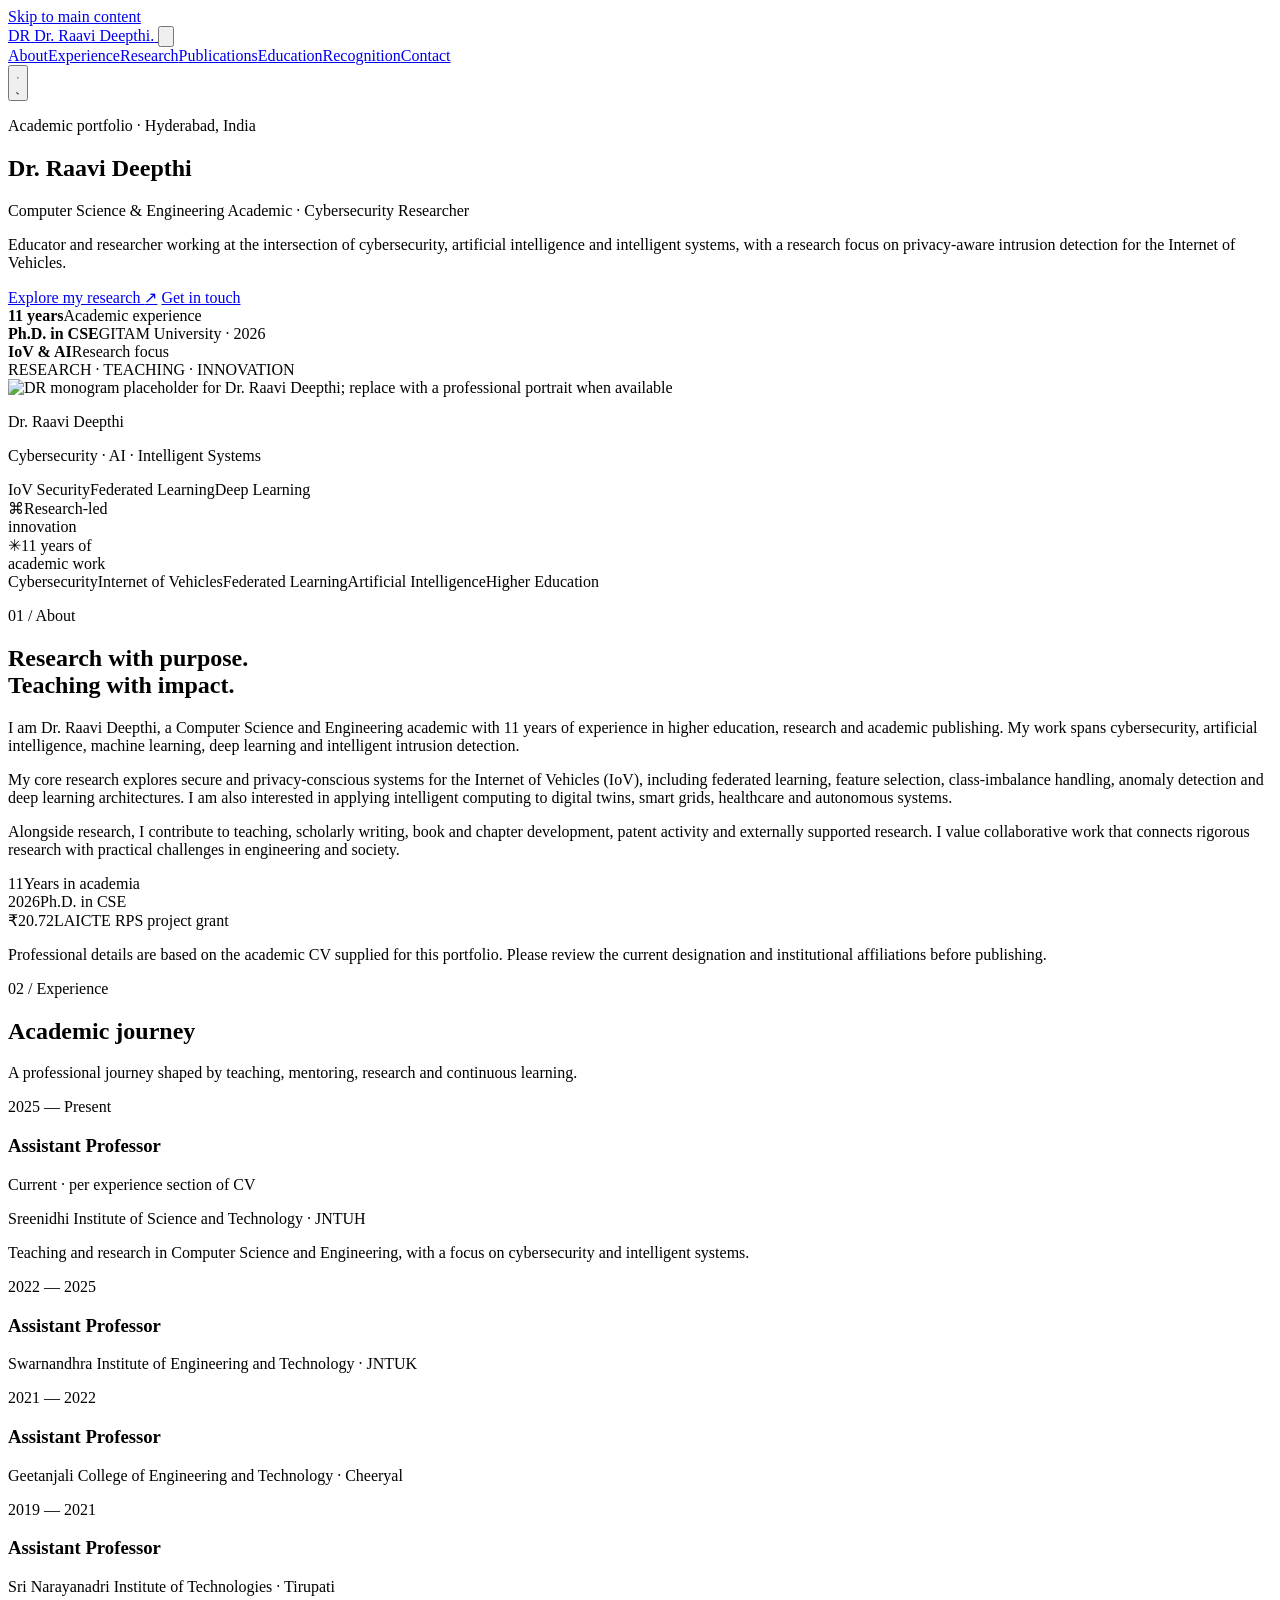
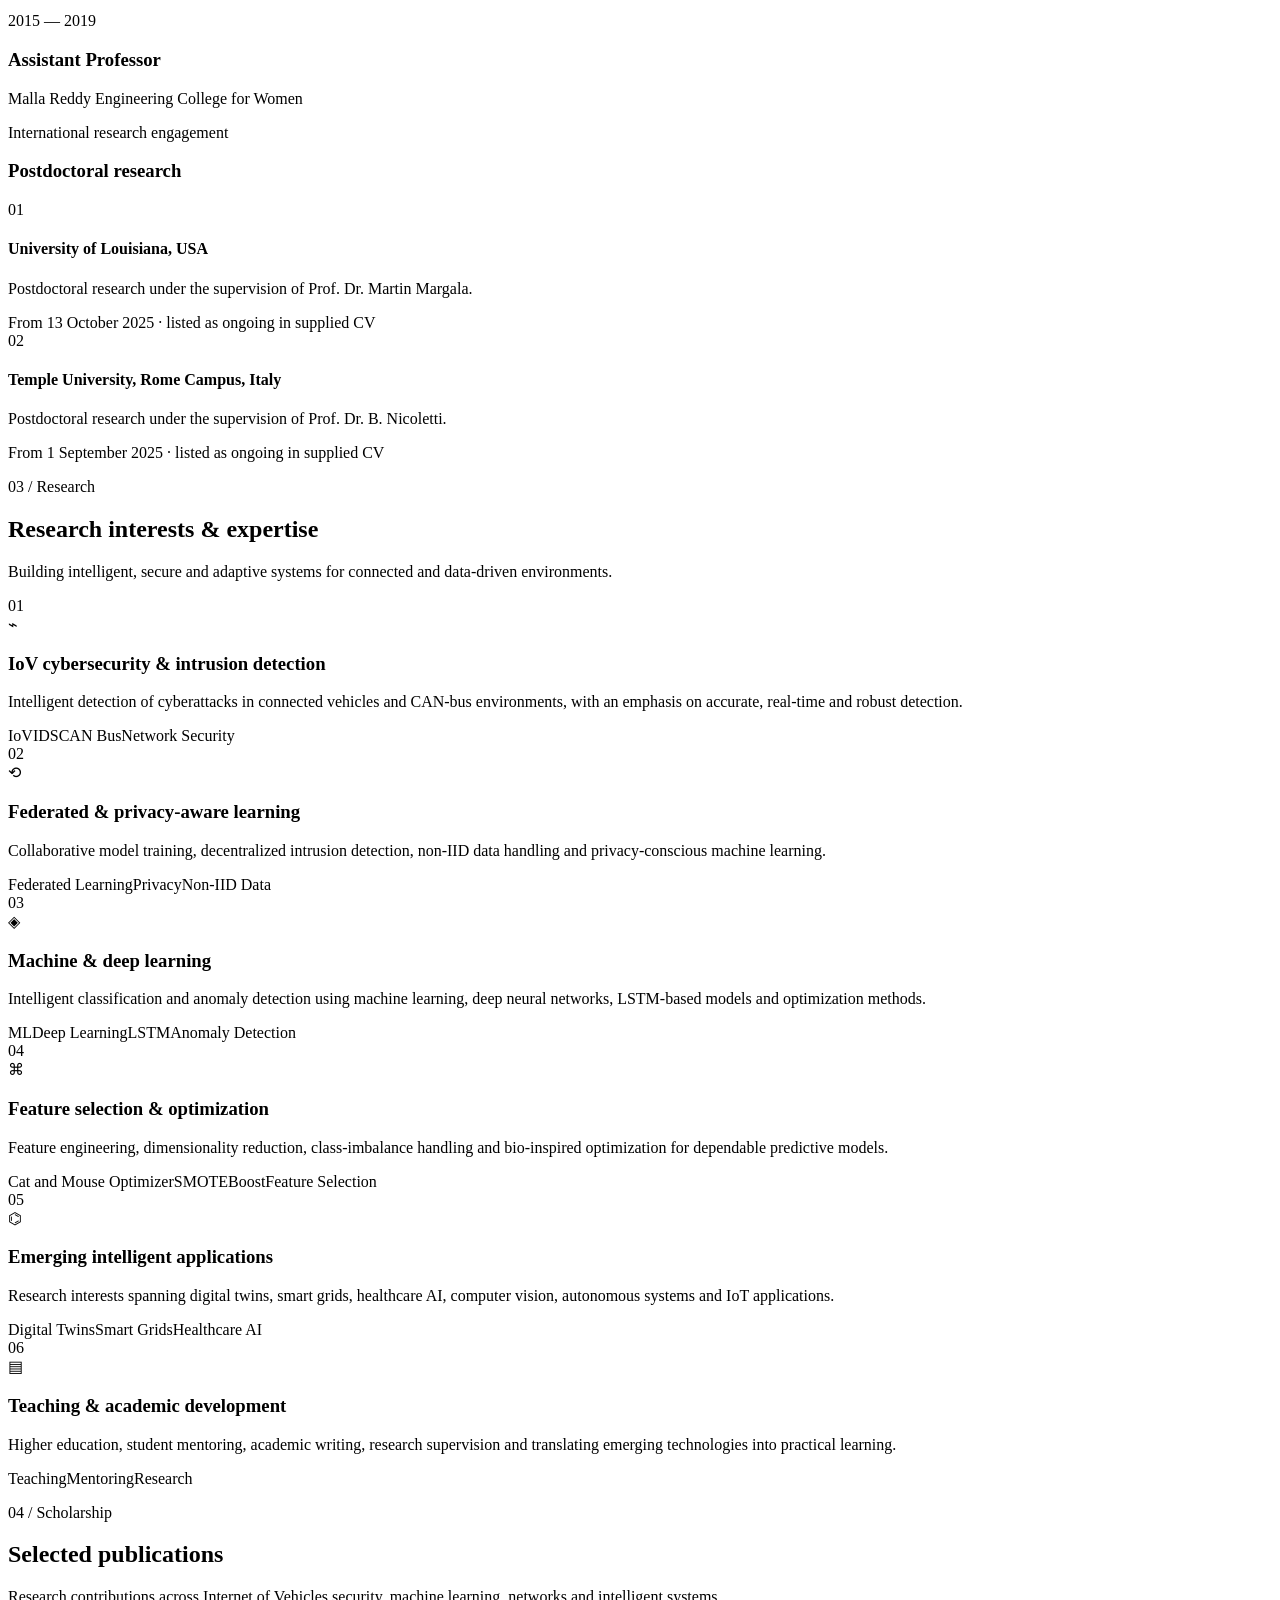
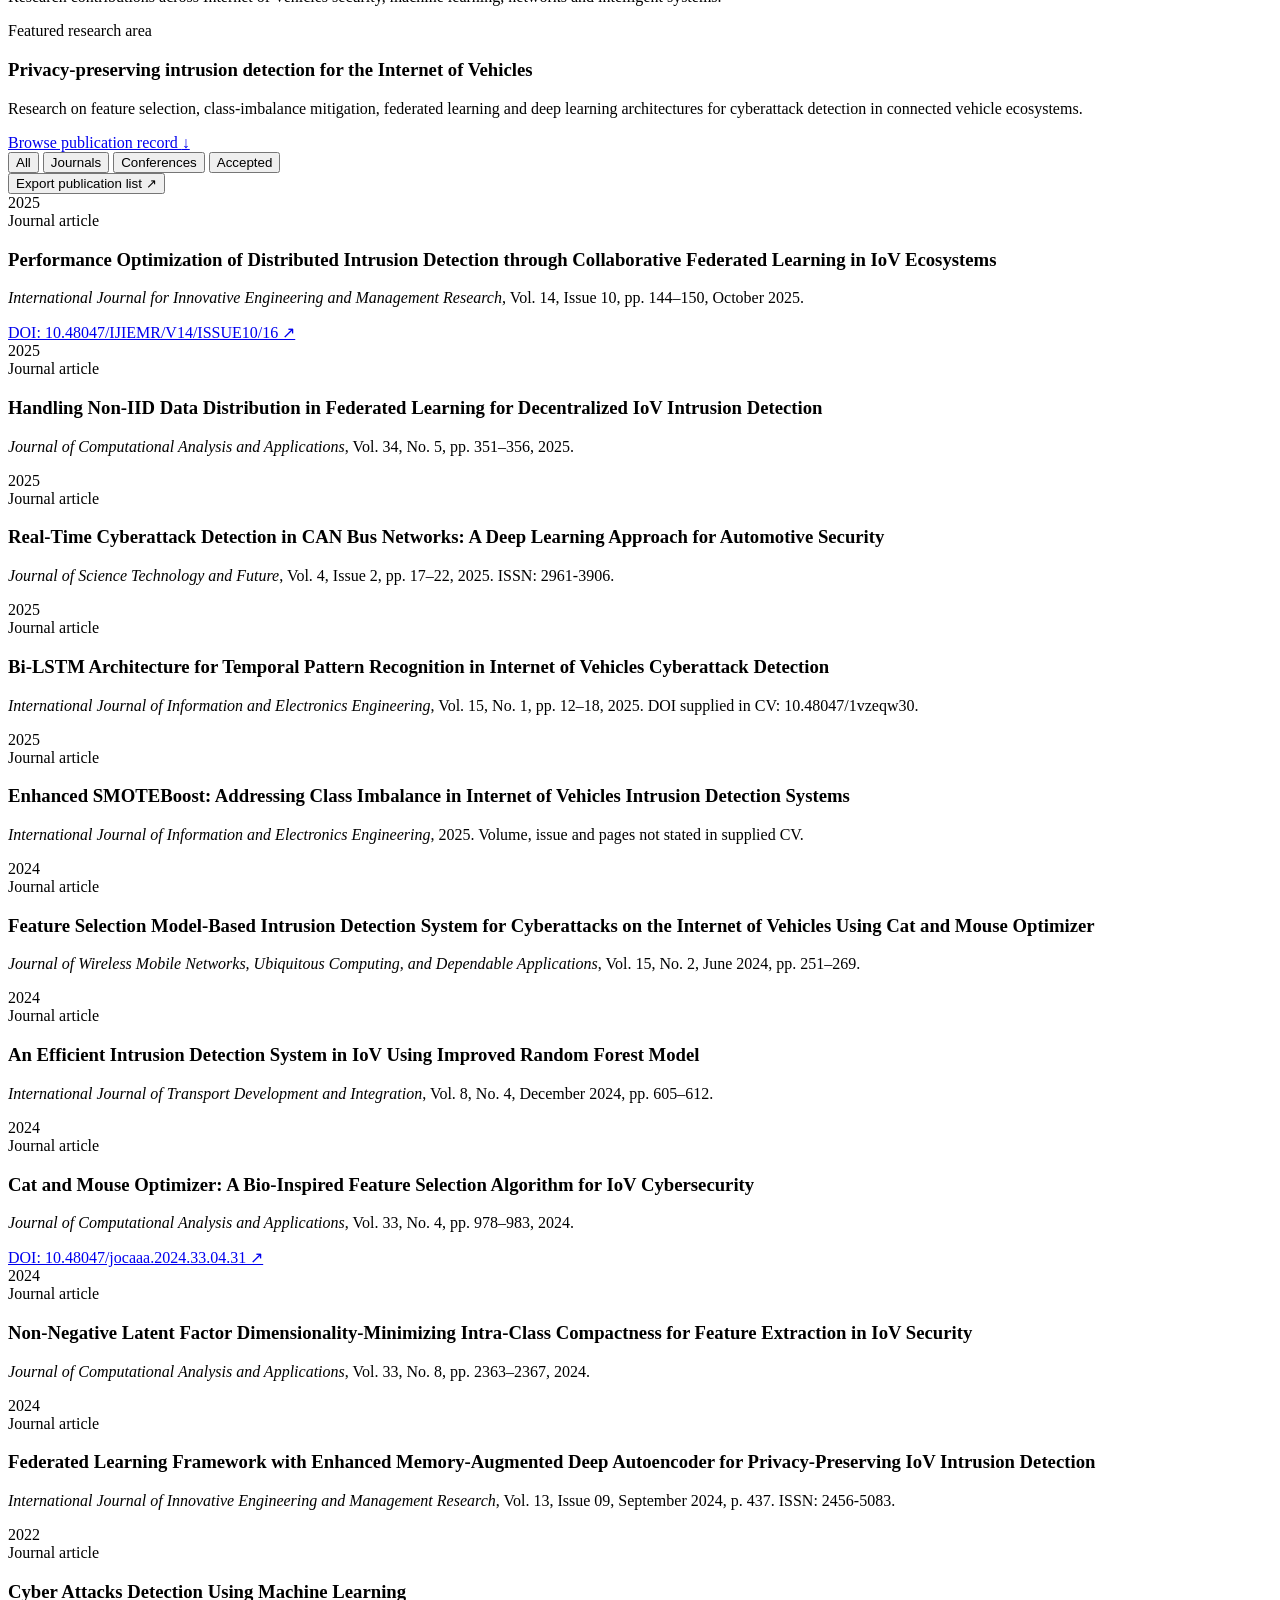
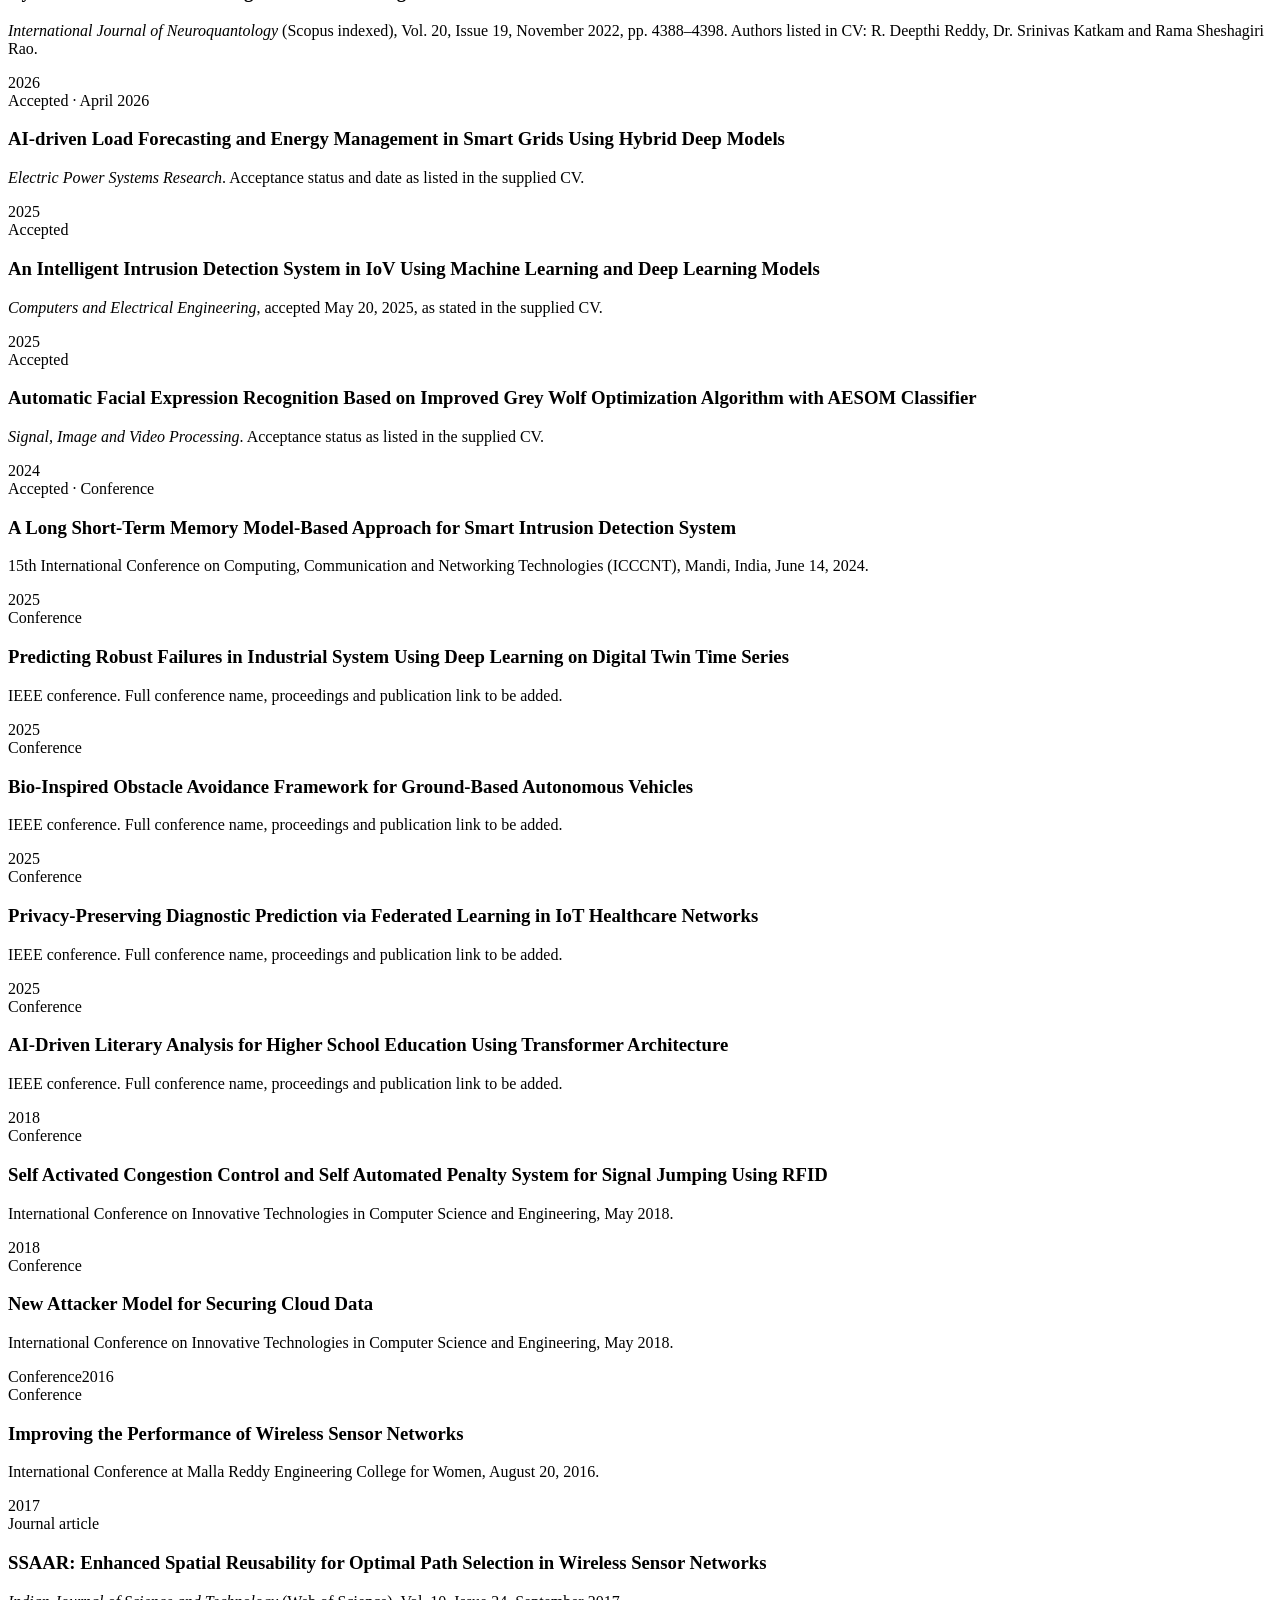
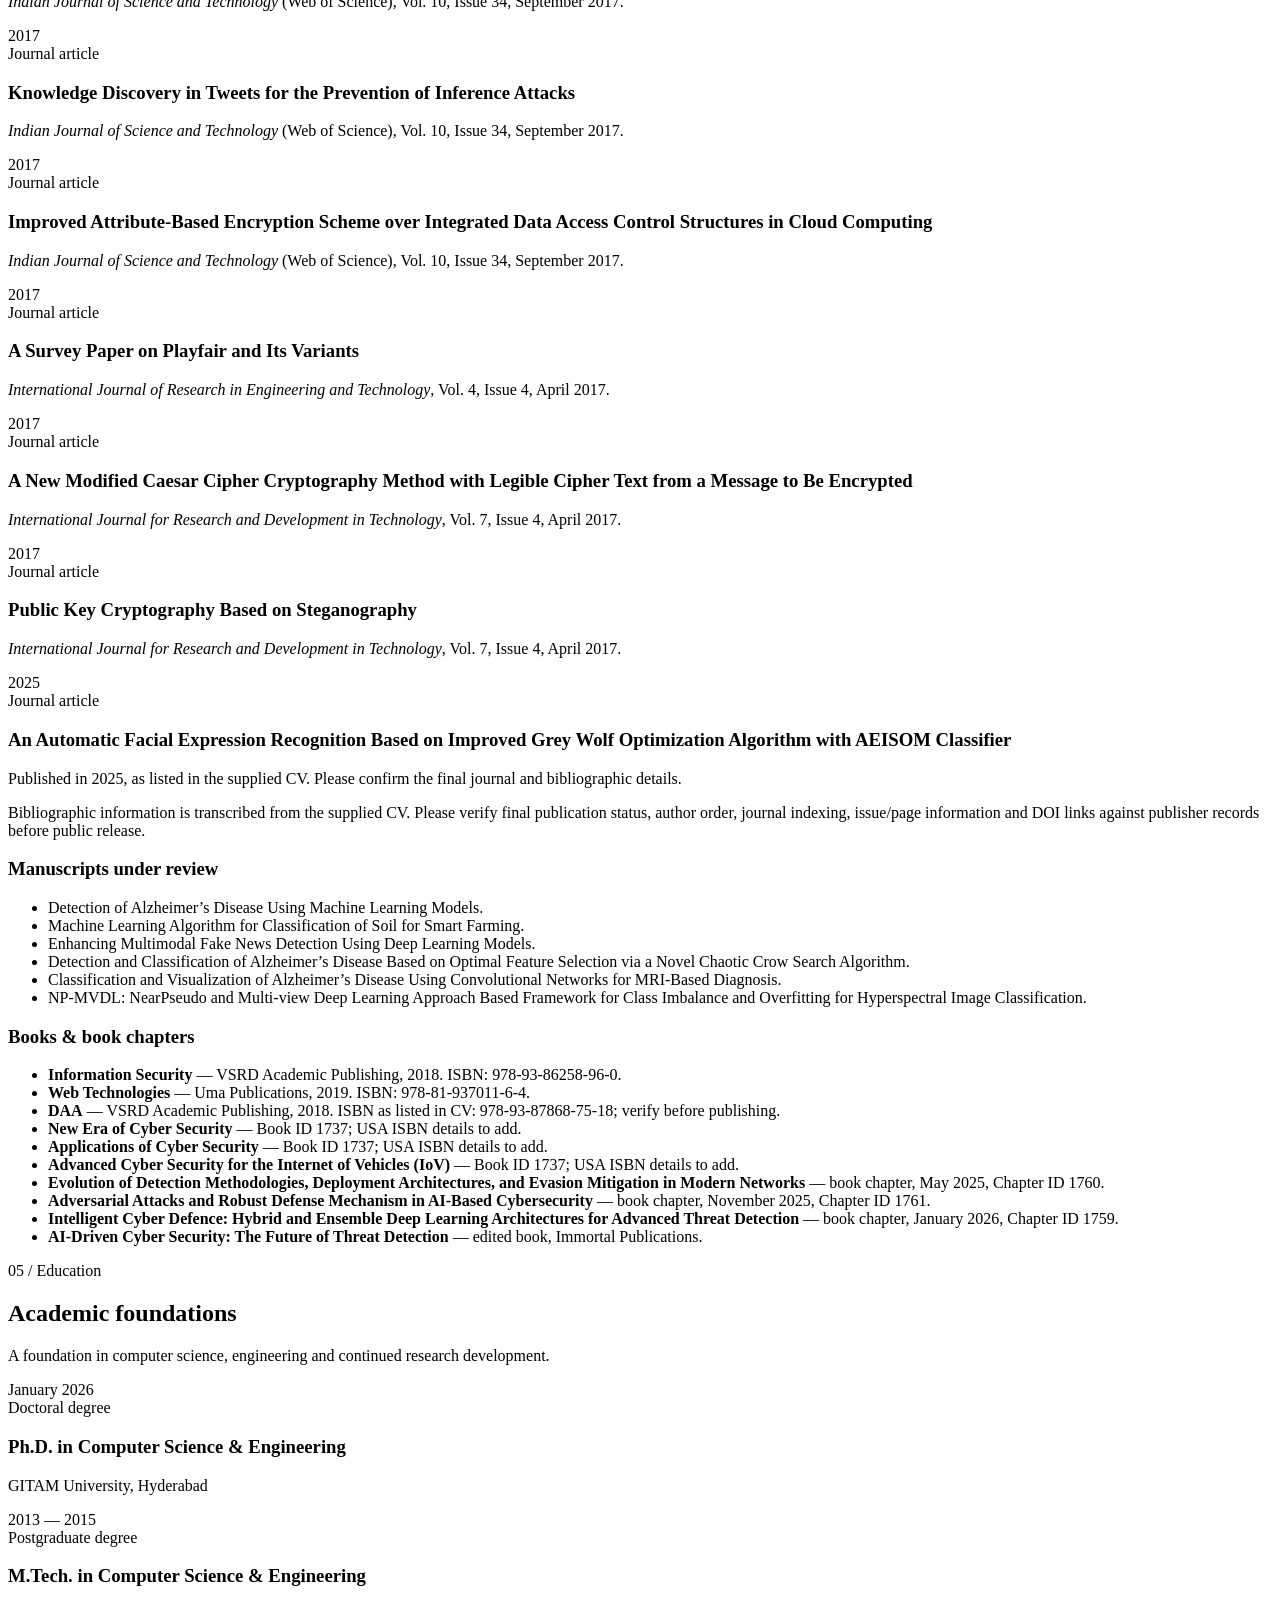
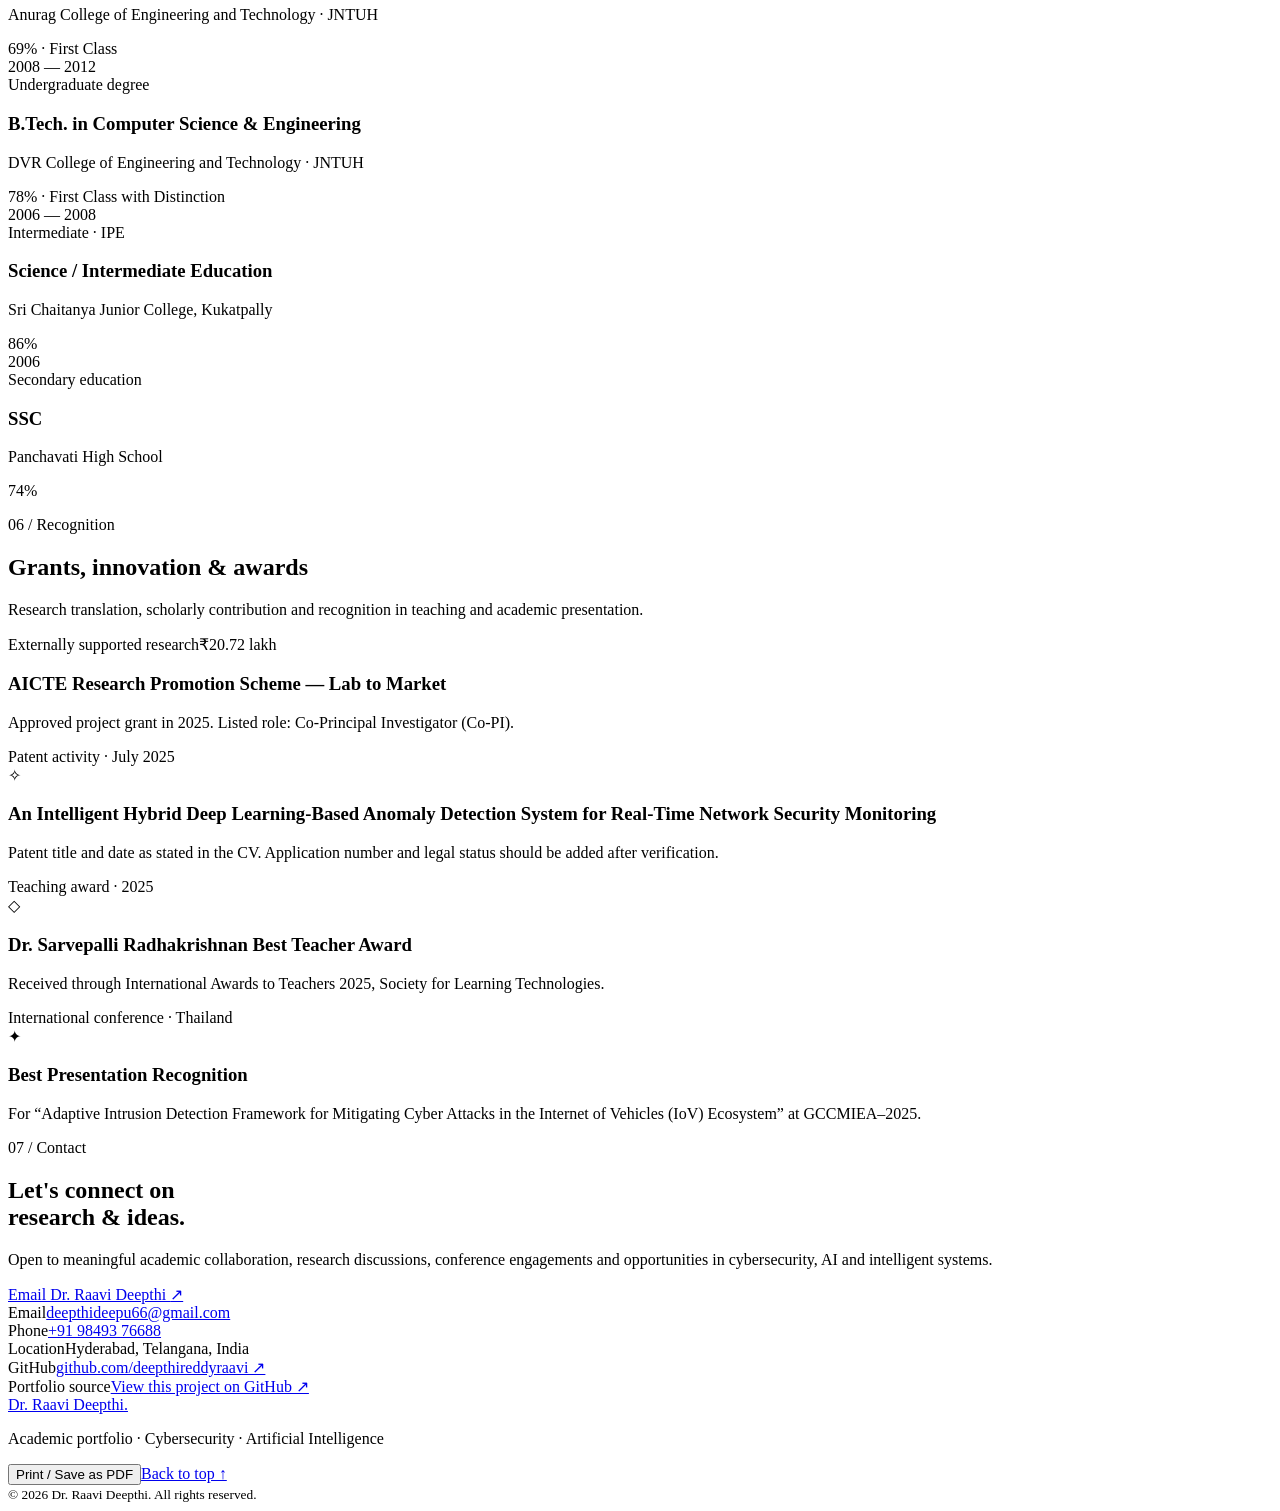
==== index.html @ 58df6871 "Add semantic academic portfolio homepage" ====
<!doctype html>
<html lang="en">
<head>
  <meta charset="utf-8">
  <meta name="viewport" content="width=device-width, initial-scale=1">
  <meta name="color-scheme" content="light dark">
  <meta name="theme-color" content="#f6f7fb">
  <title>Dr. Raavi Deepthi | Computer Science &amp; Engineering Academic, Cybersecurity Researcher</title>
  <meta name="description" content="Official academic portfolio of Dr. Raavi Deepthi, a Hyderabad-based Computer Science and Engineering academic and researcher in cybersecurity, Internet of Vehicles (IoV), federated learning, artificial intelligence and intrusion detection systems.">
  <meta name="keywords" content="Dr. Raavi Deepthi, Raavi Deepthi, Computer Science and Engineering, Associate Professor, Academic Researcher, Cybersecurity Researcher, Internet of Vehicles, IoV, Intrusion Detection Systems, Federated Learning, Machine Learning, Deep Learning, Hyderabad">
  <meta name="author" content="Dr. Raavi Deepthi">
  <meta name="robots" content="index, follow, max-image-preview:large">
  <link rel="canonical" href="https://deepthireddyraavi.github.io/Dr-Raavi-Deepthi-Reddy/">
  <link rel="icon" type="image/svg+xml" href="assets/profile-placeholder.svg">
  <link rel="preload" href="css/style.css" as="style">
  <link rel="stylesheet" href="css/style.css">
  <meta property="og:type" content="profile">
  <meta property="og:site_name" content="Dr. Raavi Deepthi — Academic Portfolio">
  <meta property="og:title" content="Dr. Raavi Deepthi | Cybersecurity &amp; AI Researcher">
  <meta property="og:description" content="Academic experience, research contributions and publications in cybersecurity, Internet of Vehicles, federated learning and intelligent systems.">
  <meta property="og:url" content="https://deepthireddyraavi.github.io/Dr-Raavi-Deepthi-Reddy/">
  <meta property="og:image" content="https://deepthireddyraavi.github.io/Dr-Raavi-Deepthi-Reddy/assets/og-cover.svg">
  <meta property="og:image:alt" content="Dr. Raavi Deepthi academic portfolio">
  <meta property="profile:first_name" content="Raavi">
  <meta property="profile:last_name" content="Deepthi">
  <meta name="twitter:card" content="summary_large_image">
  <meta name="twitter:title" content="Dr. Raavi Deepthi | Cybersecurity &amp; AI Researcher">
  <meta name="twitter:description" content="Academic portfolio featuring research, publications and expertise in cybersecurity, IoV and AI.">
  <meta name="twitter:image" content="https://deepthireddyraavi.github.io/Dr-Raavi-Deepthi-Reddy/assets/og-cover.svg">

  <script type="application/ld+json">
  {
    "@context": "https://schema.org",
    "@graph": [
      {
        "@type": "Person",
        "@id": "https://deepthireddyraavi.github.io/Dr-Raavi-Deepthi-Reddy/#person",
        "name": "Dr. Raavi Deepthi",
        "givenName": "Raavi",
        "additionalName": "Deepthi",
        "honorificPrefix": "Dr.",
        "jobTitle": "Computer Science and Engineering Academic and Cybersecurity Researcher",
        "description": "Academic educator and researcher with 11 years of experience and research interests in cybersecurity, Internet of Vehicles, intrusion detection systems, federated learning, artificial intelligence and machine learning.",
        "email": "mailto:deepthideepu66@gmail.com",
        "telephone": "+91-9849376688",
        "address": {"@type": "PostalAddress", "addressLocality": "Hyderabad", "addressRegion": "Telangana", "addressCountry": "IN"},
        "url": "https://deepthireddyraavi.github.io/Dr-Raavi-Deepthi-Reddy/",
        "sameAs": ["https://github.com/deepthireddyraavi", "https://github.com/deepthireddyraavi/Dr-Raavi-Deepthi-Reddy"],
        "alumniOf": [
          {"@type": "CollegeOrUniversity", "name": "GITAM University, Hyderabad"},
          {"@type": "CollegeOrUniversity", "name": "Anurag College of Engineering and Technology, JNTUH"},
          {"@type": "CollegeOrUniversity", "name": "DVR College of Engineering and Technology, JNTUH"}
        ],
        "knowsAbout": ["Cybersecurity", "Internet of Vehicles (IoV)", "Intrusion Detection Systems", "Federated Learning", "Artificial Intelligence", "Machine Learning", "Deep Learning", "Network Security", "Feature Selection", "Anomaly Detection", "Digital Twins", "Smart Grids"]
      },
      {
        "@type": "ProfilePage",
        "@id": "https://deepthireddyraavi.github.io/Dr-Raavi-Deepthi-Reddy/#profile",
        "url": "https://deepthireddyraavi.github.io/Dr-Raavi-Deepthi-Reddy/",
        "name": "Dr. Raavi Deepthi — Academic and Research Portfolio",
        "description": "Professional profile, academic experience, research, publications and achievements of Dr. Raavi Deepthi.",
        "mainEntity": {"@id": "https://deepthireddyraavi.github.io/Dr-Raavi-Deepthi-Reddy/#person"},
        "inLanguage": "en"
      },
      {
        "@type": "WebSite",
        "@id": "https://deepthireddyraavi.github.io/Dr-Raavi-Deepthi-Reddy/#website",
        "url": "https://deepthireddyraavi.github.io/Dr-Raavi-Deepthi-Reddy/",
        "name": "Dr. Raavi Deepthi — Academic Portfolio",
        "publisher": {"@id": "https://deepthireddyraavi.github.io/Dr-Raavi-Deepthi-Reddy/#person"},
        "inLanguage": "en"
      }
    ]
  }
  </script>
  <script>
    (function () {
      try {
        var saved = localStorage.getItem("deepthi-theme");
        var preferred = window.matchMedia("(prefers-color-scheme: dark)").matches ? "dark" : "light";
        document.documentElement.dataset.theme = saved || preferred;
      } catch (error) {
        document.documentElement.dataset.theme = "light";
      }
    })();
  </script>
</head>
<body>
  <a class="skip-link" href="#main-content">Skip to main content</a>
  <header class="site-header" id="top">
    <div class="container header-inner">
      <a class="brand" href="#top" aria-label="Dr. Raavi Deepthi home">
        <span class="brand-mark" aria-hidden="true">DR</span>
        <span class="brand-name">Dr. Raavi Deepthi<span class="brand-dot">.</span></span>
      </a>
      <button class="menu-toggle icon-button" id="menu-toggle" type="button" aria-label="Open navigation menu" aria-expanded="false" aria-controls="primary-navigation">
        <svg viewBox="0 0 24 24" aria-hidden="true"><path d="M4 7h16M4 12h16M4 17h16"/></svg>
      </button>
      <nav class="primary-navigation" id="primary-navigation" aria-label="Primary navigation">
        <a href="#about">About</a><a href="#experience">Experience</a><a href="#research">Research</a><a href="#publications">Publications</a><a href="#education">Education</a><a href="#recognition">Recognition</a><a class="nav-contact" href="#contact">Contact</a>
      </nav>
      <button class="theme-toggle icon-button" id="theme-toggle" type="button" aria-label="Switch to dark theme" title="Toggle colour theme">
        <svg class="sun-icon" viewBox="0 0 24 24" aria-hidden="true"><circle cx="12" cy="12" r="4"/><path d="M12 2v2m0 16v2M4.93 4.93l1.42 1.42m11.3 11.3 1.42 1.42M2 12h2m16 0h2M4.93 19.07l1.42-1.42m11.3-11.3 1.42-1.42"/></svg>
        <svg class="moon-icon" viewBox="0 0 24 24" aria-hidden="true"><path d="M20.2 15.4A8.5 8.5 0 0 1 8.6 3.8 8.6 8.6 0 1 0 20.2 15.4Z"/></svg>
      </button>
    </div>
  </header>

  <main id="main-content">
    <section class="hero section-shell" aria-labelledby="hero-title">
      <div class="hero-grid container">
        <div class="hero-copy">
          <p class="eyebrow"><span class="eyebrow-line"></span> Academic portfolio · Hyderabad, India</p>
          <h1 id="hero-title">Dr. <span class="accent-text">Raavi Deepthi</span></h1>
          <p class="hero-role">Computer Science &amp; Engineering Academic <span aria-hidden="true">·</span> Cybersecurity Researcher</p>
          <p class="hero-description">Educator and researcher working at the intersection of cybersecurity, artificial intelligence and intelligent systems, with a research focus on privacy-aware intrusion detection for the Internet of Vehicles.</p>
          <div class="hero-actions">
            <a class="button button-primary" href="#publications">Explore my research <span aria-hidden="true">↗</span></a>
            <a class="button button-secondary" href="#contact">Get in touch</a>
          </div>
          <div class="hero-meta" aria-label="Professional highlights">
            <div><strong>11 years</strong><span>Academic experience</span></div>
            <div><strong>Ph.D. in CSE</strong><span>GITAM University · 2026</span></div>
            <div><strong>IoV &amp; AI</strong><span>Research focus</span></div>
          </div>
        </div>
        <div class="hero-visual">
          <div class="visual-orbit orbit-one"></div><div class="visual-orbit orbit-two"></div>
          <div class="profile-card">
            <div class="profile-card-top"><span class="status-dot"></span><span>RESEARCH · TEACHING · INNOVATION</span></div>
            <img class="profile-placeholder" src="assets/profile-placeholder.svg" alt="DR monogram placeholder for Dr. Raavi Deepthi; replace with a professional portrait when available" width="220" height="220">
            <p class="profile-card-name">Dr. Raavi Deepthi</p>
            <p class="profile-card-caption">Cybersecurity · AI · Intelligent Systems</p>
            <div class="profile-tags"><span>IoV Security</span><span>Federated Learning</span><span>Deep Learning</span></div>
          </div>
          <div class="floating-note note-top"><span class="note-icon" aria-hidden="true">⌘</span><span>Research-led<br>innovation</span></div>
          <div class="floating-note note-bottom"><span class="note-icon note-icon-alt" aria-hidden="true">✳</span><span>11 years of<br>academic work</span></div>
        </div>
      </div>
      <div class="hero-bottom-glow" aria-hidden="true"></div>
    </section>

    <section class="trust-strip" aria-label="Professional areas"><div class="container trust-strip-inner">
      <span>Cybersecurity</span><i aria-hidden="true"></i><span>Internet of Vehicles</span><i aria-hidden="true"></i><span>Federated Learning</span><i aria-hidden="true"></i><span>Artificial Intelligence</span><i aria-hidden="true"></i><span>Higher Education</span>
    </div></section>

    <section class="section section-about" id="about" aria-labelledby="about-title">
      <div class="container content-grid">
        <div class="section-intro"><p class="eyebrow">01 / About</p><h2 id="about-title">Research with purpose.<br><span class="muted-heading">Teaching with impact.</span></h2></div>
        <div class="about-content">
          <p class="lead-copy">I am Dr. Raavi Deepthi, a Computer Science and Engineering academic with 11 years of experience in higher education, research and academic publishing. My work spans cybersecurity, artificial intelligence, machine learning, deep learning and intelligent intrusion detection.</p>
          <p>My core research explores secure and privacy-conscious systems for the Internet of Vehicles (IoV), including federated learning, feature selection, class-imbalance handling, anomaly detection and deep learning architectures. I am also interested in applying intelligent computing to digital twins, smart grids, healthcare and autonomous systems.</p>
          <p>Alongside research, I contribute to teaching, scholarly writing, book and chapter development, patent activity and externally supported research. I value collaborative work that connects rigorous research with practical challenges in engineering and society.</p>
          <div class="about-facts"><div class="fact-item"><span class="fact-number">11</span><span class="fact-label">Years in academia</span></div><div class="fact-item"><span class="fact-number">2026</span><span class="fact-label">Ph.D. in CSE</span></div><div class="fact-item"><span class="fact-number">₹20.72L</span><span class="fact-label">AICTE RPS project grant</span></div></div>
          <p class="small-note">Professional details are based on the academic CV supplied for this portfolio. Please review the current designation and institutional affiliations before publishing.</p>
        </div>
      </div>
    </section>

    <section class="section section-tint" id="experience" aria-labelledby="experience-title">
      <div class="container">
        <div class="section-heading"><div><p class="eyebrow">02 / Experience</p><h2 id="experience-title">Academic journey</h2></div><p class="section-summary">A professional journey shaped by teaching, mentoring, research and continuous learning.</p></div>
        <div class="timeline">
          <article class="timeline-item current"><div class="timeline-marker" aria-hidden="true"></div><div class="timeline-date">2025 — Present</div><div class="timeline-card"><div class="timeline-card-heading"><h3>Assistant Professor</h3><span class="current-label">Current · per experience section of CV</span></div><p class="institution">Sreenidhi Institute of Science and Technology · JNTUH</p><p>Teaching and research in Computer Science and Engineering, with a focus on cybersecurity and intelligent systems.</p></div></article>
          <article class="timeline-item"><div class="timeline-marker" aria-hidden="true"></div><div class="timeline-date">2022 — 2025</div><div class="timeline-card"><h3>Assistant Professor</h3><p class="institution">Swarnandhra Institute of Engineering and Technology · JNTUK</p></div></article>
          <article class="timeline-item"><div class="timeline-marker" aria-hidden="true"></div><div class="timeline-date">2021 — 2022</div><div class="timeline-card"><h3>Assistant Professor</h3><p class="institution">Geetanjali College of Engineering and Technology · Cheeryal</p></div></article>
          <article class="timeline-item"><div class="timeline-marker" aria-hidden="true"></div><div class="timeline-date">2019 — 2021</div><div class="timeline-card"><h3>Assistant Professor</h3><p class="institution">Sri Narayanadri Institute of Technologies · Tirupati</p></div></article>
          <article class="timeline-item"><div class="timeline-marker" aria-hidden="true"></div><div class="timeline-date">2015 — 2019</div><div class="timeline-card"><h3>Assistant Professor</h3><p class="institution">Malla Reddy Engineering College for Women</p></div></article>
        </div>
        <div class="postdoc-panel">
          <div class="postdoc-heading"><span class="eyebrow">International research engagement</span><h3>Postdoctoral research</h3></div>
          <div class="postdoc-grid">
            <article><span class="postdoc-index">01</span><h4>University of Louisiana, USA</h4><p>Postdoctoral research under the supervision of Prof. Dr. Martin Margala.</p><span class="postdoc-date">From 13 October 2025 · listed as ongoing in supplied CV</span></article>
            <article><span class="postdoc-index">02</span><h4>Temple University, Rome Campus, Italy</h4><p>Postdoctoral research under the supervision of Prof. Dr. B. Nicoletti.</p><span class="postdoc-date">From 1 September 2025 · listed as ongoing in supplied CV</span></article>
          </div>
        </div>
      </div>
    </section>

    <section class="section" id="research" aria-labelledby="research-title">
      <div class="container">
        <div class="section-heading"><div><p class="eyebrow">03 / Research</p><h2 id="research-title">Research interests &amp; expertise</h2></div><p class="section-summary">Building intelligent, secure and adaptive systems for connected and data-driven environments.</p></div>
        <div class="research-grid">
          <article class="research-card research-card-featured"><span class="research-number">01</span><div class="research-icon" aria-hidden="true">⌁</div><h3>IoV cybersecurity &amp; intrusion detection</h3><p>Intelligent detection of cyberattacks in connected vehicles and CAN-bus environments, with an emphasis on accurate, real-time and robust detection.</p><div class="tag-list"><span>IoV</span><span>IDS</span><span>CAN Bus</span><span>Network Security</span></div></article>
          <article class="research-card"><span class="research-number">02</span><div class="research-icon" aria-hidden="true">⟲</div><h3>Federated &amp; privacy-aware learning</h3><p>Collaborative model training, decentralized intrusion detection, non-IID data handling and privacy-conscious machine learning.</p><div class="tag-list"><span>Federated Learning</span><span>Privacy</span><span>Non-IID Data</span></div></article>
          <article class="research-card"><span class="research-number">03</span><div class="research-icon" aria-hidden="true">◈</div><h3>Machine &amp; deep learning</h3><p>Intelligent classification and anomaly detection using machine learning, deep neural networks, LSTM-based models and optimization methods.</p><div class="tag-list"><span>ML</span><span>Deep Learning</span><span>LSTM</span><span>Anomaly Detection</span></div></article>
          <article class="research-card"><span class="research-number">04</span><div class="research-icon" aria-hidden="true">⌘</div><h3>Feature selection &amp; optimization</h3><p>Feature engineering, dimensionality reduction, class-imbalance handling and bio-inspired optimization for dependable predictive models.</p><div class="tag-list"><span>Cat and Mouse Optimizer</span><span>SMOTEBoost</span><span>Feature Selection</span></div></article>
          <article class="research-card"><span class="research-number">05</span><div class="research-icon" aria-hidden="true">⌬</div><h3>Emerging intelligent applications</h3><p>Research interests spanning digital twins, smart grids, healthcare AI, computer vision, autonomous systems and IoT applications.</p><div class="tag-list"><span>Digital Twins</span><span>Smart Grids</span><span>Healthcare AI</span></div></article>
          <article class="research-card"><span class="research-number">06</span><div class="research-icon" aria-hidden="true">▤</div><h3>Teaching &amp; academic development</h3><p>Higher education, student mentoring, academic writing, research supervision and translating emerging technologies into practical learning.</p><div class="tag-list"><span>Teaching</span><span>Mentoring</span><span>Research</span></div></article>
        </div>
      </div>
    </section>

    <section class="section section-tint" id="publications" aria-labelledby="publications-title">
      <div class="container">
        <div class="section-heading publication-heading"><div><p class="eyebrow">04 / Scholarship</p><h2 id="publications-title">Selected publications</h2></div><p class="section-summary">Research contributions across Internet of Vehicles security, machine learning, networks and intelligent systems.</p></div>
        <div class="publication-feature"><div class="publication-feature-label">Featured research area</div><h3>Privacy-preserving intrusion detection for the Internet of Vehicles</h3><p>Research on feature selection, class-imbalance mitigation, federated learning and deep learning architectures for cyberattack detection in connected vehicle ecosystems.</p><a href="#publication-list" class="text-link">Browse publication record <span aria-hidden="true">↓</span></a></div>
        <div class="publication-controls">
          <div class="filter-buttons" role="group" aria-label="Filter publications">
            <button class="filter-button is-active" type="button" data-filter="all" aria-pressed="true">All</button>
            <button class="filter-button" type="button" data-filter="journal" aria-pressed="false">Journals</button>
            <button class="filter-button" type="button" data-filter="conference" aria-pressed="false">Conferences</button>
            <button class="filter-button" type="button" data-filter="accepted" aria-pressed="false">Accepted</button>
          </div>
          <button class="button button-small button-secondary" id="export-publications" type="button">Export publication list <span aria-hidden="true">↗</span></button>
        </div>
        <div class="publication-list" id="publication-list">
          <article class="publication-item" data-category="journal"><span class="publication-year">2025</span><div><span class="publication-type">Journal article</span><h3>Performance Optimization of Distributed Intrusion Detection through Collaborative Federated Learning in IoV Ecosystems</h3><p><em>International Journal for Innovative Engineering and Management Research</em>, Vol. 14, Issue 10, pp. 144–150, October 2025.</p><a href="https://doi.org/10.48047/IJIEMR/V14/ISSUE10/16" target="_blank" rel="noopener noreferrer" class="doi-link">DOI: 10.48047/IJIEMR/V14/ISSUE10/16 ↗</a></div></article>
          <article class="publication-item" data-category="journal"><span class="publication-year">2025</span><div><span class="publication-type">Journal article</span><h3>Handling Non-IID Data Distribution in Federated Learning for Decentralized IoV Intrusion Detection</h3><p><em>Journal of Computational Analysis and Applications</em>, Vol. 34, No. 5, pp. 351–356, 2025.</p></div></article>
          <article class="publication-item" data-category="journal"><span class="publication-year">2025</span><div><span class="publication-type">Journal article</span><h3>Real-Time Cyberattack Detection in CAN Bus Networks: A Deep Learning Approach for Automotive Security</h3><p><em>Journal of Science Technology and Future</em>, Vol. 4, Issue 2, pp. 17–22, 2025. ISSN: 2961-3906.</p></div></article>
          <article class="publication-item" data-category="journal"><span class="publication-year">2025</span><div><span class="publication-type">Journal article</span><h3>Bi-LSTM Architecture for Temporal Pattern Recognition in Internet of Vehicles Cyberattack Detection</h3><p><em>International Journal of Information and Electronics Engineering</em>, Vol. 15, No. 1, pp. 12–18, 2025. DOI supplied in CV: 10.48047/1vzeqw30.</p></div></article>
          <article class="publication-item" data-category="journal"><span class="publication-year">2025</span><div><span class="publication-type">Journal article</span><h3>Enhanced SMOTEBoost: Addressing Class Imbalance in Internet of Vehicles Intrusion Detection Systems</h3><p><em>International Journal of Information and Electronics Engineering</em>, 2025. Volume, issue and pages not stated in supplied CV.</p></div></article>
          <article class="publication-item" data-category="journal"><span class="publication-year">2024</span><div><span class="publication-type">Journal article</span><h3>Feature Selection Model-Based Intrusion Detection System for Cyberattacks on the Internet of Vehicles Using Cat and Mouse Optimizer</h3><p><em>Journal of Wireless Mobile Networks, Ubiquitous Computing, and Dependable Applications</em>, Vol. 15, No. 2, June 2024, pp. 251–269.</p></div></article>
          <article class="publication-item" data-category="journal"><span class="publication-year">2024</span><div><span class="publication-type">Journal article</span><h3>An Efficient Intrusion Detection System in IoV Using Improved Random Forest Model</h3><p><em>International Journal of Transport Development and Integration</em>, Vol. 8, No. 4, December 2024, pp. 605–612.</p></div></article>
          <article class="publication-item" data-category="journal"><span class="publication-year">2024</span><div><span class="publication-type">Journal article</span><h3>Cat and Mouse Optimizer: A Bio-Inspired Feature Selection Algorithm for IoV Cybersecurity</h3><p><em>Journal of Computational Analysis and Applications</em>, Vol. 33, No. 4, pp. 978–983, 2024.</p><a href="https://doi.org/10.48047/jocaaa.2024.33.04.31" target="_blank" rel="noopener noreferrer" class="doi-link">DOI: 10.48047/jocaaa.2024.33.04.31 ↗</a></div></article>
          <article class="publication-item" data-category="journal"><span class="publication-year">2024</span><div><span class="publication-type">Journal article</span><h3>Non-Negative Latent Factor Dimensionality-Minimizing Intra-Class Compactness for Feature Extraction in IoV Security</h3><p><em>Journal of Computational Analysis and Applications</em>, Vol. 33, No. 8, pp. 2363–2367, 2024.</p></div></article>
          <article class="publication-item" data-category="journal"><span class="publication-year">2024</span><div><span class="publication-type">Journal article</span><h3>Federated Learning Framework with Enhanced Memory-Augmented Deep Autoencoder for Privacy-Preserving IoV Intrusion Detection</h3><p><em>International Journal of Innovative Engineering and Management Research</em>, Vol. 13, Issue 09, September 2024, p. 437. ISSN: 2456-5083.</p></div></article>
          <article class="publication-item" data-category="journal"><span class="publication-year">2022</span><div><span class="publication-type">Journal article</span><h3>Cyber Attacks Detection Using Machine Learning</h3><p><em>International Journal of Neuroquantology</em> (Scopus indexed), Vol. 20, Issue 19, November 2022, pp. 4388–4398. Authors listed in CV: R. Deepthi Reddy, Dr. Srinivas Katkam and Rama Sheshagiri Rao.</p></div></article>
          <article class="publication-item" data-category="accepted"><span class="publication-year">2026</span><div><span class="publication-type">Accepted · April 2026</span><h3>AI-driven Load Forecasting and Energy Management in Smart Grids Using Hybrid Deep Models</h3><p><em>Electric Power Systems Research</em>. Acceptance status and date as listed in the supplied CV.</p></div></article>
          <article class="publication-item" data-category="accepted"><span class="publication-year">2025</span><div><span class="publication-type">Accepted</span><h3>An Intelligent Intrusion Detection System in IoV Using Machine Learning and Deep Learning Models</h3><p><em>Computers and Electrical Engineering</em>, accepted May 20, 2025, as stated in the supplied CV.</p></div></article>
          <article class="publication-item" data-category="accepted"><span class="publication-year">2025</span><div><span class="publication-type">Accepted</span><h3>Automatic Facial Expression Recognition Based on Improved Grey Wolf Optimization Algorithm with AESOM Classifier</h3><p><em>Signal, Image and Video Processing</em>. Acceptance status as listed in the supplied CV.</p></div></article>
          <article class="publication-item" data-category="accepted"><span class="publication-year">2024</span><div><span class="publication-type">Accepted · Conference</span><h3>A Long Short-Term Memory Model-Based Approach for Smart Intrusion Detection System</h3><p>15th International Conference on Computing, Communication and Networking Technologies (ICCCNT), Mandi, India, June 14, 2024.</p></div></article>
          <article class="publication-item" data-category="conference"><span class="publication-year">2025</span><div><span class="publication-type">Conference</span><h3>Predicting Robust Failures in Industrial System Using Deep Learning on Digital Twin Time Series</h3><p>IEEE conference. Full conference name, proceedings and publication link to be added.</p></div></article>
          <article class="publication-item" data-category="conference"><span class="publication-year">2025</span><div><span class="publication-type">Conference</span><h3>Bio-Inspired Obstacle Avoidance Framework for Ground-Based Autonomous Vehicles</h3><p>IEEE conference. Full conference name, proceedings and publication link to be added.</p></div></article>
          <article class="publication-item" data-category="conference"><span class="publication-year">2025</span><div><span class="publication-type">Conference</span><h3>Privacy-Preserving Diagnostic Prediction via Federated Learning in IoT Healthcare Networks</h3><p>IEEE conference. Full conference name, proceedings and publication link to be added.</p></div></article>
          <article class="publication-item" data-category="conference"><span class="publication-year">2025</span><div><span class="publication-type">Conference</span><h3>AI-Driven Literary Analysis for Higher School Education Using Transformer Architecture</h3><p>IEEE conference. Full conference name, proceedings and publication link to be added.</p></div></article>
          <article class="publication-item" data-category="conference"><span class="publication-year">2018</span><div><span class="publication-type">Conference</span><h3>Self Activated Congestion Control and Self Automated Penalty System for Signal Jumping Using RFID</h3><p>International Conference on Innovative Technologies in Computer Science and Engineering, May 2018.</p></div></article>
          <article class="publication-item" data-category="conference"><span class="publication-year">2018</span><div><span class="publication-type">Conference</span><h3>New Attacker Model for Securing Cloud Data</h3><p>International Conference on Innovative Technologies in Computer Science and Engineering, May 2018.</p></div></article>
          <article class="publication-item" data-category="conference"><span class="publication-type">Conference</span><span class="publication-year">2016</span><div><span class="publication-type">Conference</span><h3>Improving the Performance of Wireless Sensor Networks</h3><p>International Conference at Malla Reddy Engineering College for Women, August 20, 2016.</p></div></article>
          <article class="publication-item" data-category="journal"><span class="publication-year">2017</span><div><span class="publication-type">Journal article</span><h3>SSAAR: Enhanced Spatial Reusability for Optimal Path Selection in Wireless Sensor Networks</h3><p><em>Indian Journal of Science and Technology</em> (Web of Science), Vol. 10, Issue 34, September 2017.</p></div></article>
          <article class="publication-item" data-category="journal"><span class="publication-year">2017</span><div><span class="publication-type">Journal article</span><h3>Knowledge Discovery in Tweets for the Prevention of Inference Attacks</h3><p><em>Indian Journal of Science and Technology</em> (Web of Science), Vol. 10, Issue 34, September 2017.</p></div></article>
          <article class="publication-item" data-category="journal"><span class="publication-year">2017</span><div><span class="publication-type">Journal article</span><h3>Improved Attribute-Based Encryption Scheme over Integrated Data Access Control Structures in Cloud Computing</h3><p><em>Indian Journal of Science and Technology</em> (Web of Science), Vol. 10, Issue 34, September 2017.</p></div></article>
          <article class="publication-item" data-category="journal"><span class="publication-year">2017</span><div><span class="publication-type">Journal article</span><h3>A Survey Paper on Playfair and Its Variants</h3><p><em>International Journal of Research in Engineering and Technology</em>, Vol. 4, Issue 4, April 2017.</p></div></article>
          <article class="publication-item" data-category="journal"><span class="publication-year">2017</span><div><span class="publication-type">Journal article</span><h3>A New Modified Caesar Cipher Cryptography Method with Legible Cipher Text from a Message to Be Encrypted</h3><p><em>International Journal for Research and Development in Technology</em>, Vol. 7, Issue 4, April 2017.</p></div></article>
          <article class="publication-item" data-category="journal"><span class="publication-year">2017</span><div><span class="publication-type">Journal article</span><h3>Public Key Cryptography Based on Steganography</h3><p><em>International Journal for Research and Development in Technology</em>, Vol. 7, Issue 4, April 2017.</p></div></article>
          <article class="publication-item" data-category="journal"><span class="publication-year">2025</span><div><span class="publication-type">Journal article</span><h3>An Automatic Facial Expression Recognition Based on Improved Grey Wolf Optimization Algorithm with AEISOM Classifier</h3><p>Published in 2025, as listed in the supplied CV. Please confirm the final journal and bibliographic details.</p></div></article>
        </div>
        <p class="publication-footnote">Bibliographic information is transcribed from the supplied CV. Please verify final publication status, author order, journal indexing, issue/page information and DOI links against publisher records before public release.</p>
        <div class="additional-scholarship">
          <div class="additional-block"><h3>Manuscripts under review</h3><ul class="compact-list">
            <li>Detection of Alzheimer’s Disease Using Machine Learning Models.</li><li>Machine Learning Algorithm for Classification of Soil for Smart Farming.</li><li>Enhancing Multimodal Fake News Detection Using Deep Learning Models.</li><li>Detection and Classification of Alzheimer’s Disease Based on Optimal Feature Selection via a Novel Chaotic Crow Search Algorithm.</li><li>Classification and Visualization of Alzheimer’s Disease Using Convolutional Networks for MRI-Based Diagnosis.</li><li>NP-MVDL: NearPseudo and Multi-view Deep Learning Approach Based Framework for Class Imbalance and Overfitting for Hyperspectral Image Classification.</li>
          </ul></div>
          <div class="additional-block"><h3>Books &amp; book chapters</h3><ul class="compact-list">
            <li><strong>Information Security</strong> — VSRD Academic Publishing, 2018. ISBN: 978-93-86258-96-0.</li><li><strong>Web Technologies</strong> — Uma Publications, 2019. ISBN: 978-81-937011-6-4.</li><li><strong>DAA</strong> — VSRD Academic Publishing, 2018. ISBN as listed in CV: 978-93-87868-75-18; verify before publishing.</li><li><strong>New Era of Cyber Security</strong> — Book ID 1737; USA ISBN details to add.</li><li><strong>Applications of Cyber Security</strong> — Book ID 1737; USA ISBN details to add.</li><li><strong>Advanced Cyber Security for the Internet of Vehicles (IoV)</strong> — Book ID 1737; USA ISBN details to add.</li><li><strong>Evolution of Detection Methodologies, Deployment Architectures, and Evasion Mitigation in Modern Networks</strong> — book chapter, May 2025, Chapter ID 1760.</li><li><strong>Adversarial Attacks and Robust Defense Mechanism in AI-Based Cybersecurity</strong> — book chapter, November 2025, Chapter ID 1761.</li><li><strong>Intelligent Cyber Defence: Hybrid and Ensemble Deep Learning Architectures for Advanced Threat Detection</strong> — book chapter, January 2026, Chapter ID 1759.</li><li><strong>AI-Driven Cyber Security: The Future of Threat Detection</strong> — edited book, Immortal Publications.</li>
          </ul></div>
        </div>
      </div>
    </section>

    <section class="section" id="education" aria-labelledby="education-title">
      <div class="container content-grid">
        <div class="section-intro"><p class="eyebrow">05 / Education</p><h2 id="education-title">Academic foundations</h2><p class="section-summary">A foundation in computer science, engineering and continued research development.</p></div>
        <div class="education-list">
          <article class="education-item education-current"><span class="education-year">January 2026</span><div><span class="education-degree">Doctoral degree</span><h3>Ph.D. in Computer Science &amp; Engineering</h3><p>GITAM University, Hyderabad</p></div></article>
          <article class="education-item"><span class="education-year">2013 — 2015</span><div><span class="education-degree">Postgraduate degree</span><h3>M.Tech. in Computer Science &amp; Engineering</h3><p>Anurag College of Engineering and Technology · JNTUH</p><span class="education-result">69% · First Class</span></div></article>
          <article class="education-item"><span class="education-year">2008 — 2012</span><div><span class="education-degree">Undergraduate degree</span><h3>B.Tech. in Computer Science &amp; Engineering</h3><p>DVR College of Engineering and Technology · JNTUH</p><span class="education-result">78% · First Class with Distinction</span></div></article>
          <article class="education-item"><span class="education-year">2006 — 2008</span><div><span class="education-degree">Intermediate · IPE</span><h3>Science / Intermediate Education</h3><p>Sri Chaitanya Junior College, Kukatpally</p><span class="education-result">86%</span></div></article>
          <article class="education-item"><span class="education-year">2006</span><div><span class="education-degree">Secondary education</span><h3>SSC</h3><p>Panchavati High School</p><span class="education-result">74%</span></div></article>
        </div>
      </div>
    </section>

    <section class="section section-tint" id="recognition" aria-labelledby="recognition-title">
      <div class="container">
        <div class="section-heading"><div><p class="eyebrow">06 / Recognition</p><h2 id="recognition-title">Grants, innovation &amp; awards</h2></div><p class="section-summary">Research translation, scholarly contribution and recognition in teaching and academic presentation.</p></div>
        <div class="recognition-grid">
          <article class="recognition-card grant-card"><span class="recognition-kicker">Externally supported research</span><span class="grant-amount">₹20.72 lakh</span><h3>AICTE Research Promotion Scheme — Lab to Market</h3><p>Approved project grant in 2025. Listed role: Co-Principal Investigator (Co-PI).</p></article>
          <article class="recognition-card"><span class="recognition-kicker">Patent activity · July 2025</span><div class="recognition-icon" aria-hidden="true">✧</div><h3>An Intelligent Hybrid Deep Learning-Based Anomaly Detection System for Real-Time Network Security Monitoring</h3><p>Patent title and date as stated in the CV. Application number and legal status should be added after verification.</p></article>
          <article class="recognition-card"><span class="recognition-kicker">Teaching award · 2025</span><div class="recognition-icon" aria-hidden="true">◇</div><h3>Dr. Sarvepalli Radhakrishnan Best Teacher Award</h3><p>Received through International Awards to Teachers 2025, Society for Learning Technologies.</p></article>
          <article class="recognition-card"><span class="recognition-kicker">International conference · Thailand</span><div class="recognition-icon" aria-hidden="true">✦</div><h3>Best Presentation Recognition</h3><p>For “Adaptive Intrusion Detection Framework for Mitigating Cyber Attacks in the Internet of Vehicles (IoV) Ecosystem” at GCCMIEA–2025.</p></article>
        </div>
      </div>
    </section>

    <section class="section contact-section" id="contact" aria-labelledby="contact-title">
      <div class="container contact-panel">
        <div class="contact-copy"><p class="eyebrow">07 / Contact</p><h2 id="contact-title">Let's connect on<br><span class="accent-text">research &amp; ideas.</span></h2><p>Open to meaningful academic collaboration, research discussions, conference engagements and opportunities in cybersecurity, AI and intelligent systems.</p><a class="button button-light" href="mailto:deepthideepu66@gmail.com">Email Dr. Raavi Deepthi <span aria-hidden="true">↗</span></a></div>
        <div class="contact-details">
          <div class="contact-detail"><span class="contact-label">Email</span><a href="mailto:deepthideepu66@gmail.com">deepthideepu66@gmail.com</a></div>
          <div class="contact-detail"><span class="contact-label">Phone</span><a href="tel:+919849376688">+91 98493 76688</a></div>
          <div class="contact-detail"><span class="contact-label">Location</span><span>Hyderabad, Telangana, India</span></div>
          <div class="contact-detail"><span class="contact-label">GitHub</span><a href="https://github.com/deepthireddyraavi" target="_blank" rel="noopener noreferrer">github.com/deepthireddyraavi ↗</a></div>
          <div class="contact-detail"><span class="contact-label">Portfolio source</span><a href="https://github.com/deepthireddyraavi/Dr-Raavi-Deepthi-Reddy" target="_blank" rel="noopener noreferrer">View this project on GitHub ↗</a></div>
        </div>
      </div>
    </section>
  </main>

  <footer class="site-footer"><div class="container footer-inner">
    <a class="footer-brand" href="#top">Dr. Raavi Deepthi<span class="brand-dot">.</span></a>
    <p>Academic portfolio · Cybersecurity · Artificial Intelligence</p>
    <div class="footer-actions"><button class="text-button" id="print-profile" type="button">Print / Save as PDF</button><a href="#top" class="back-to-top">Back to top ↑</a></div>
    <small>© <span id="current-year">2026</span> Dr. Raavi Deepthi. All rights reserved.</small>
  </div></footer>
  <noscript><div class="noscript-note">JavaScript is disabled. All portfolio content remains available; publication filtering, theme switching and spreadsheet export require JavaScript.</div></noscript>
  <script src="js/xlsx.js" defer></script>
  <script src="js/script.js" defer></script>
</body>
</html>
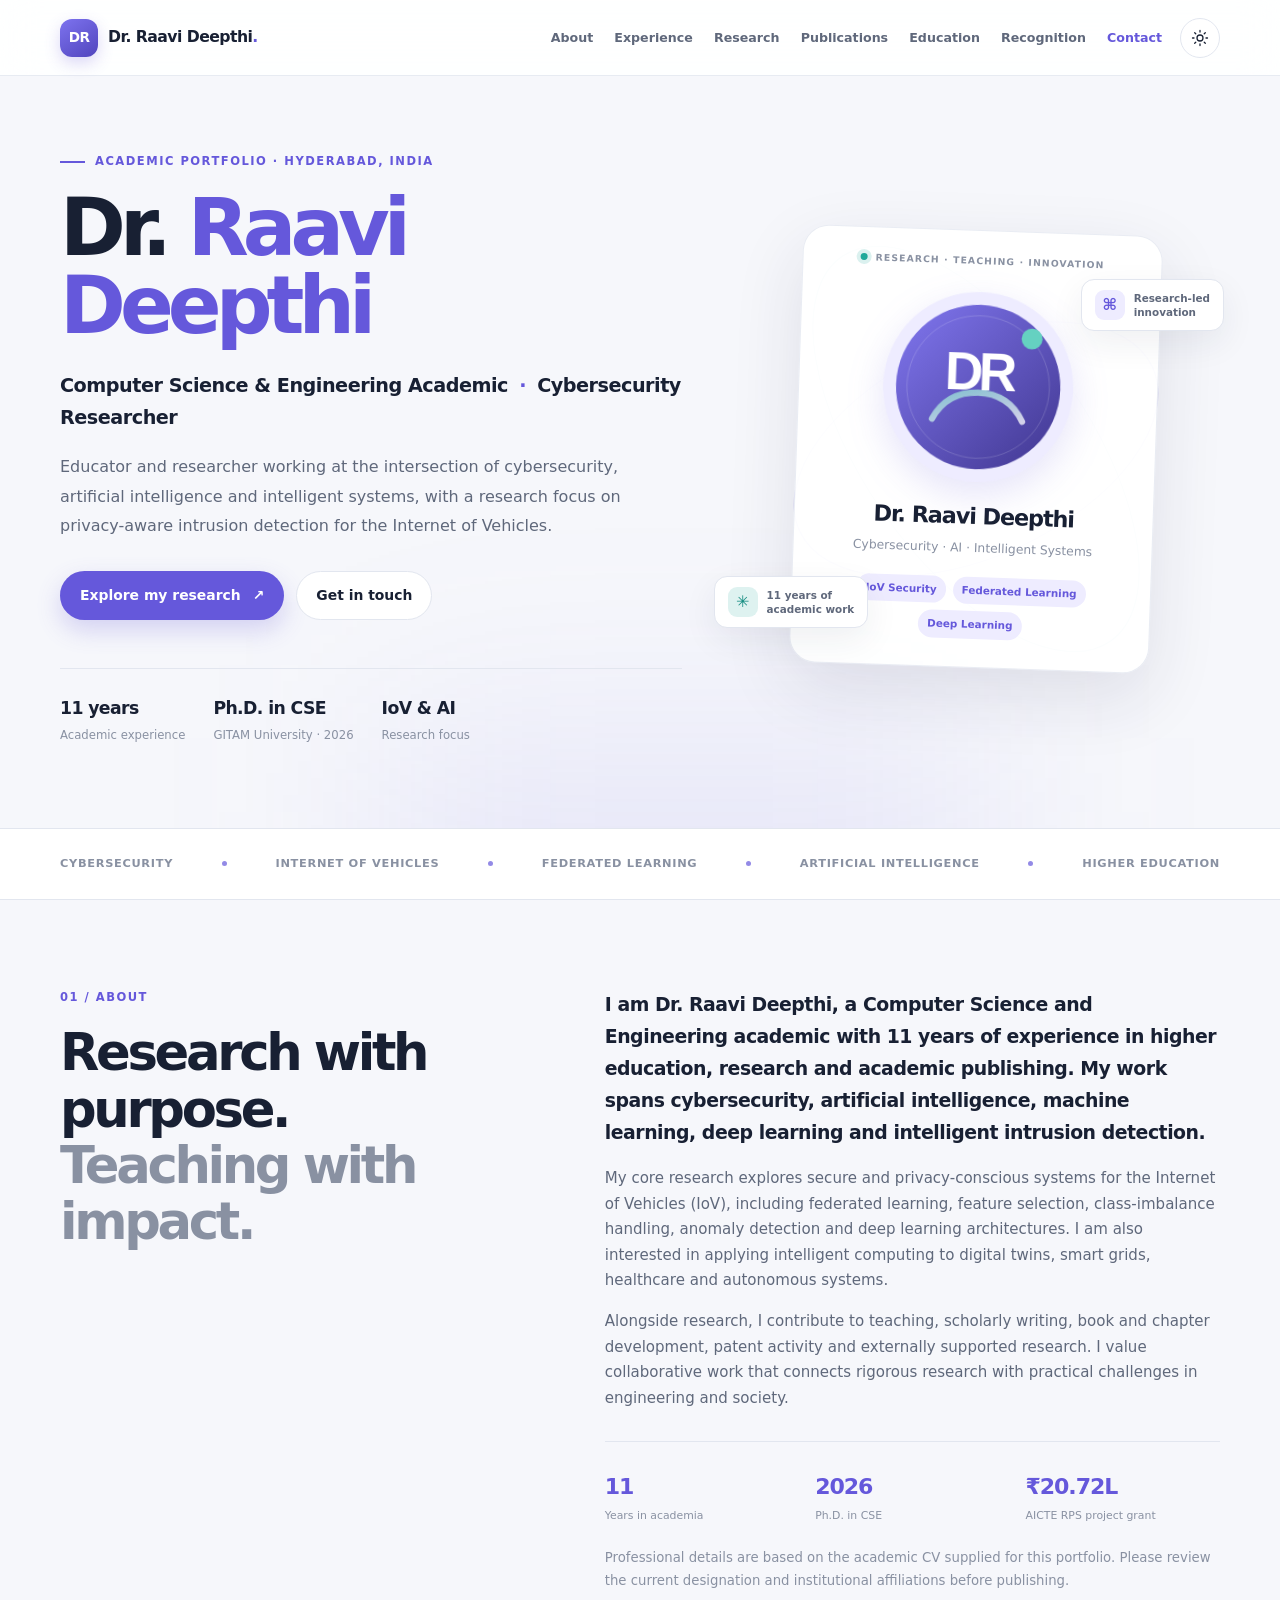
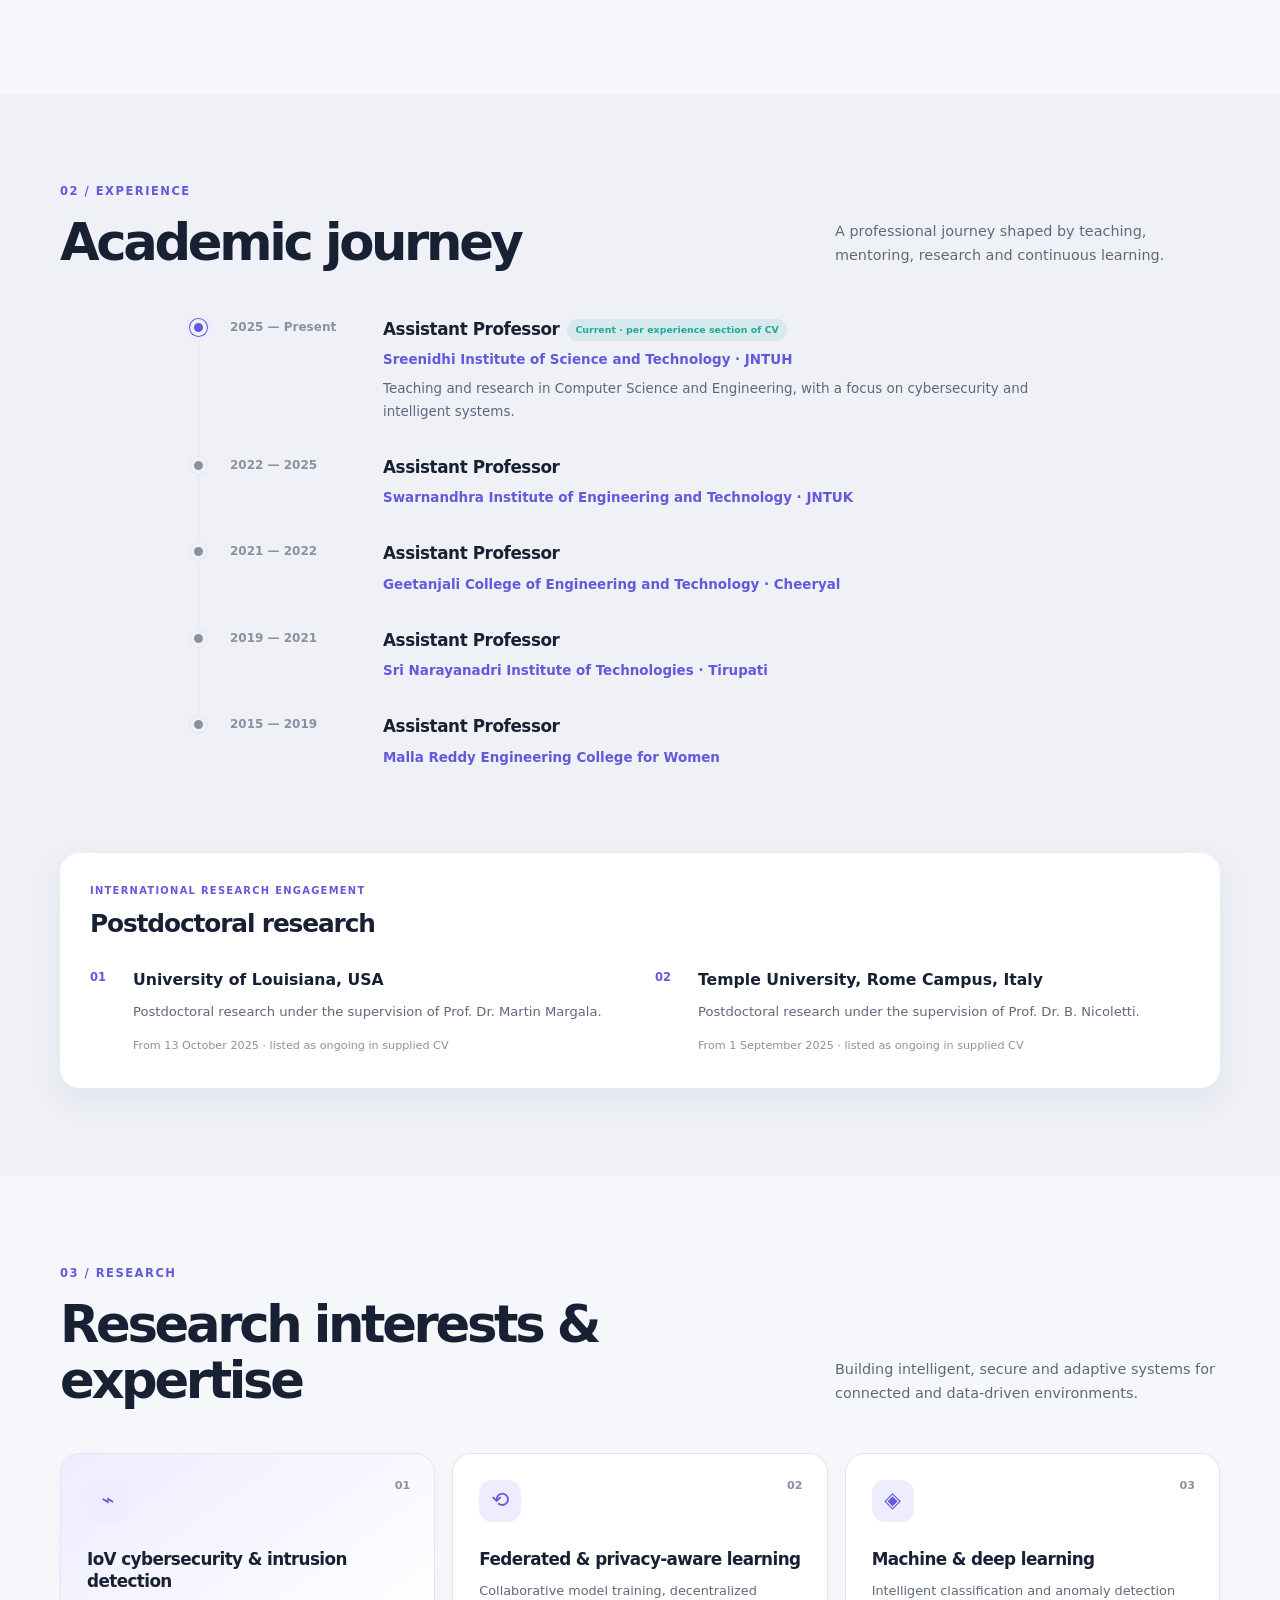
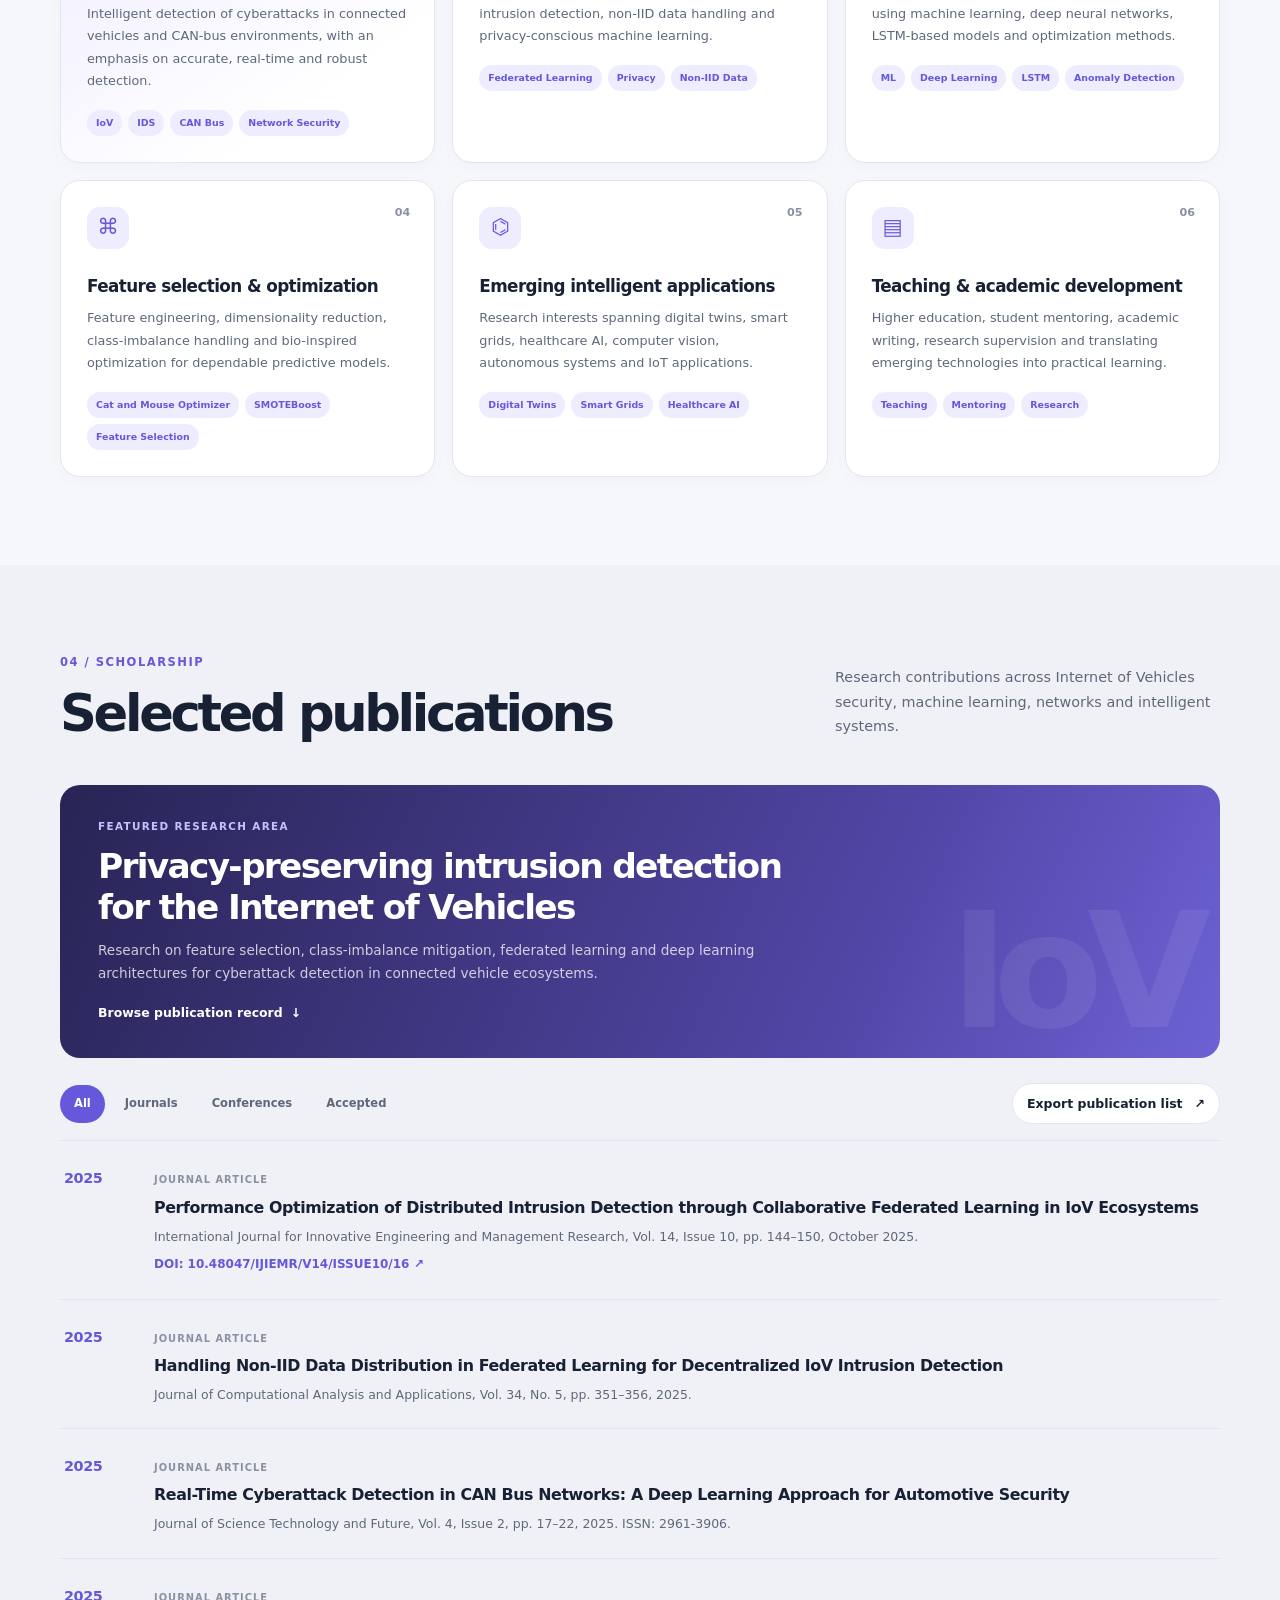
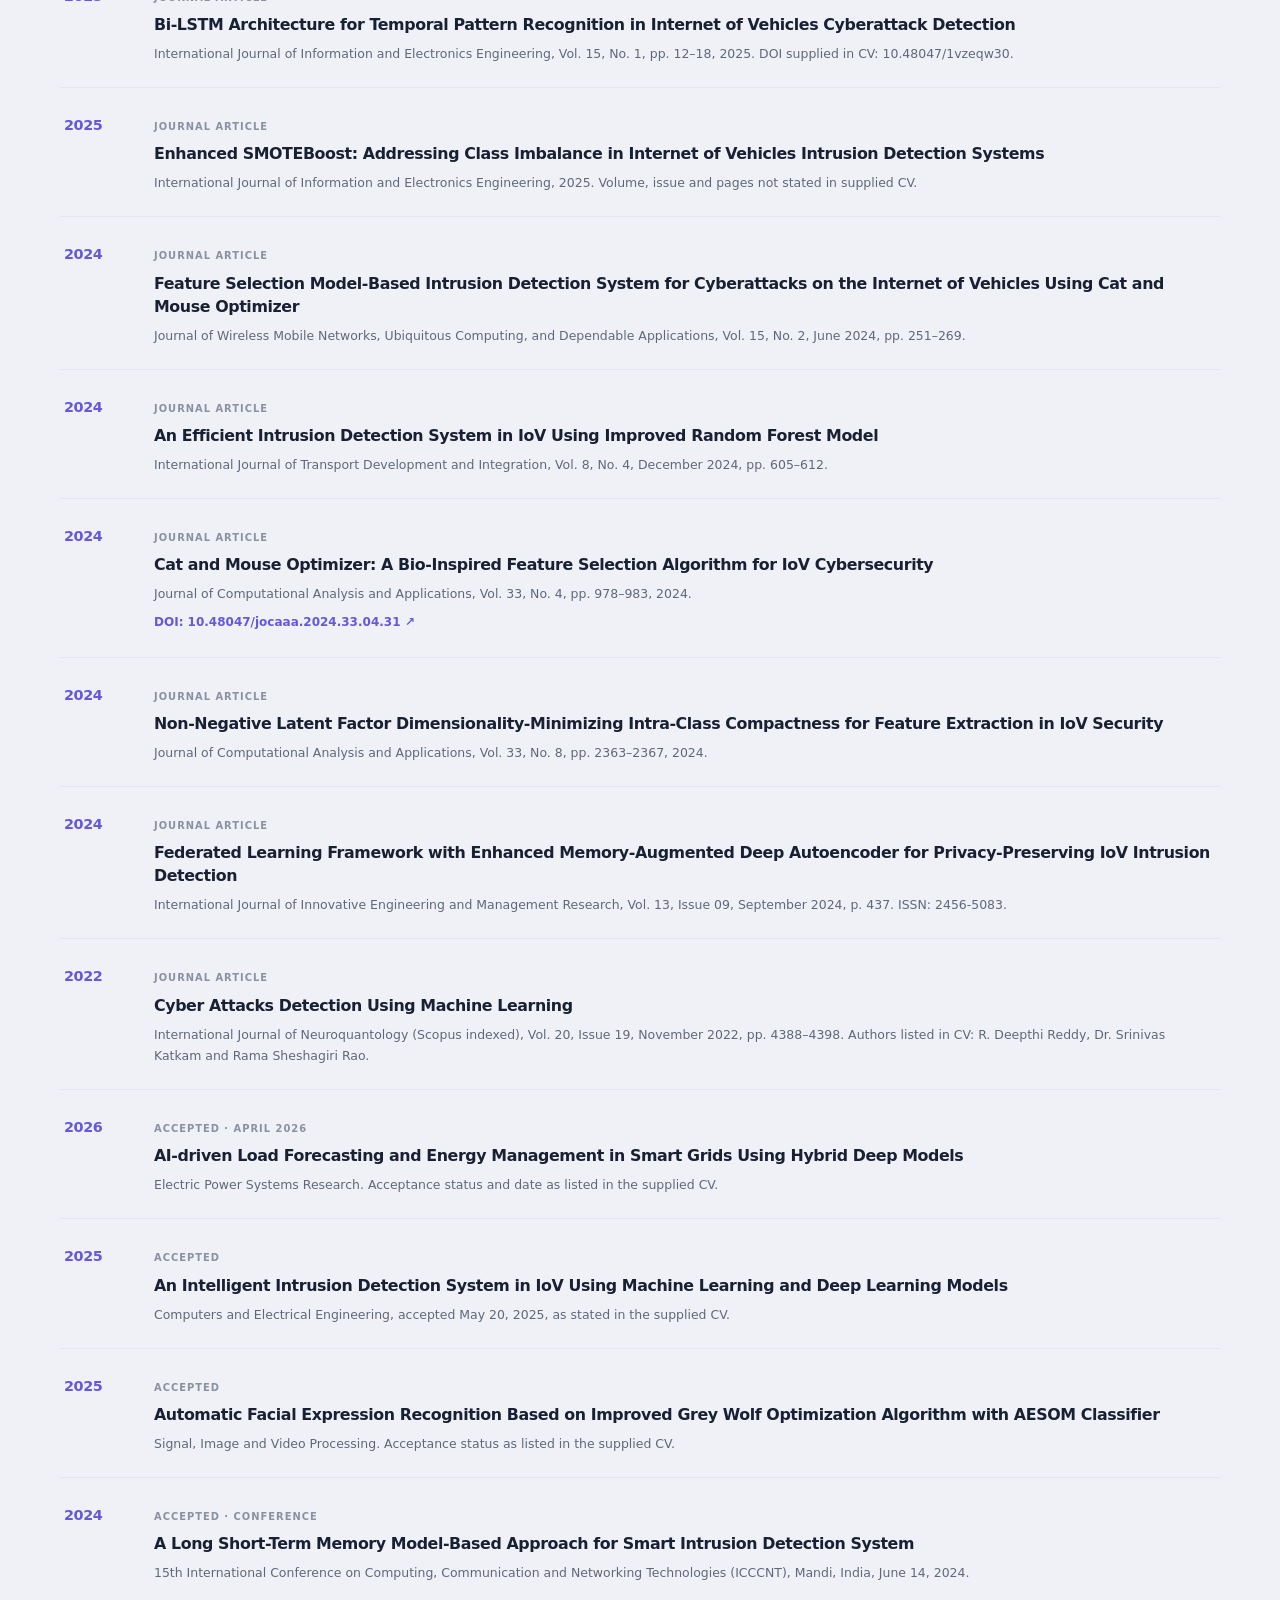
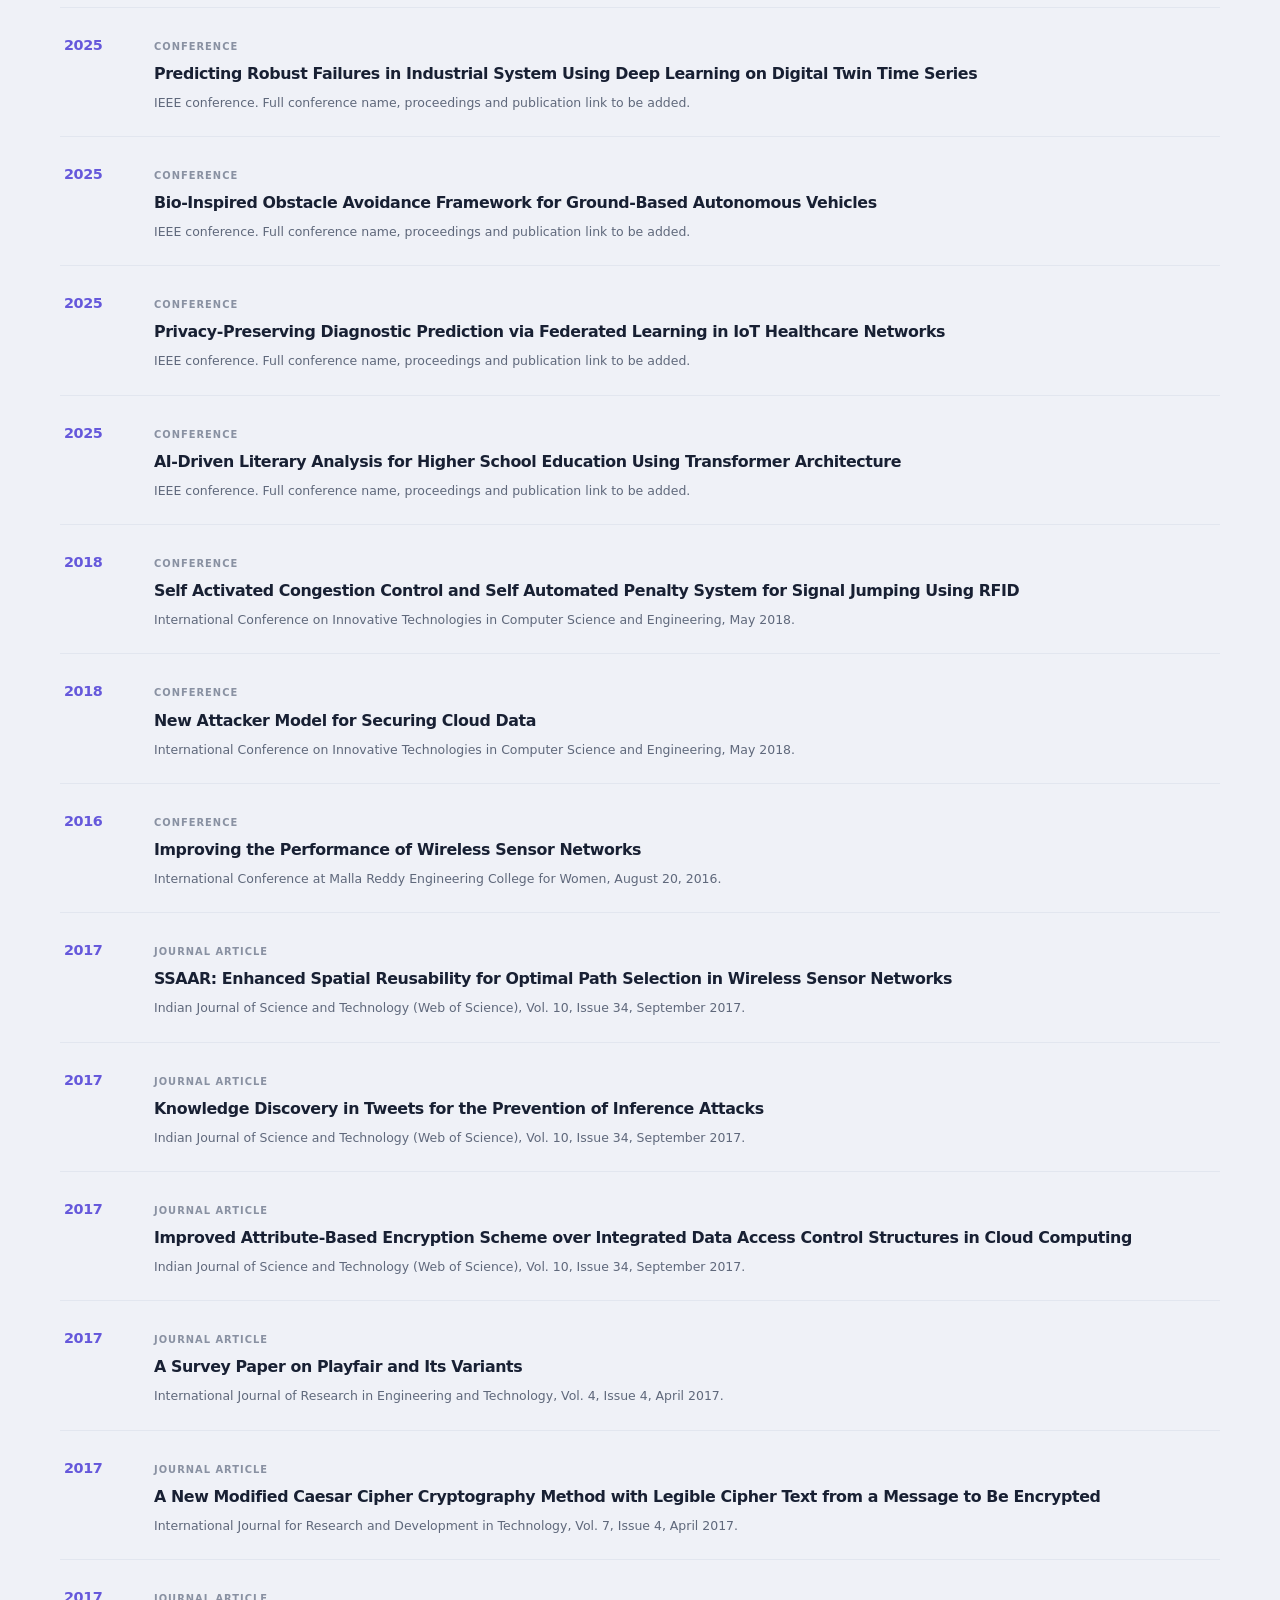
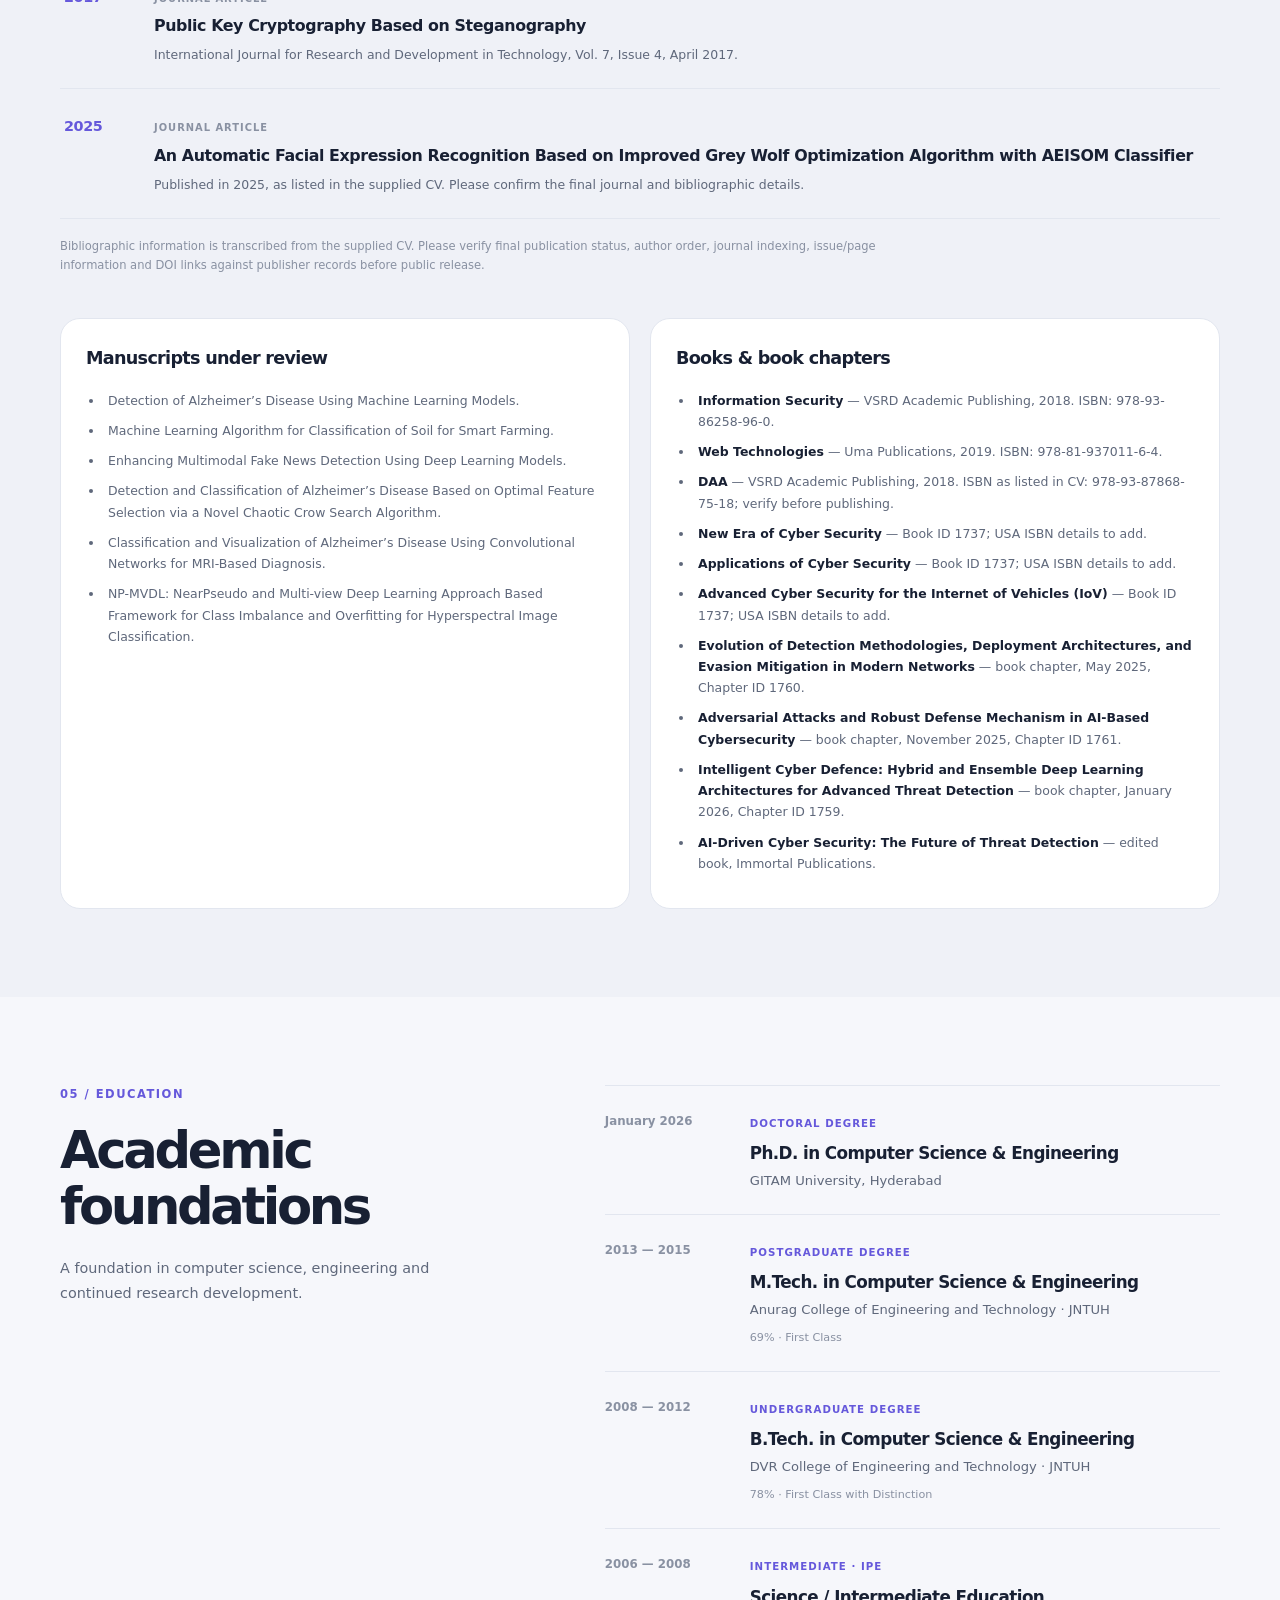
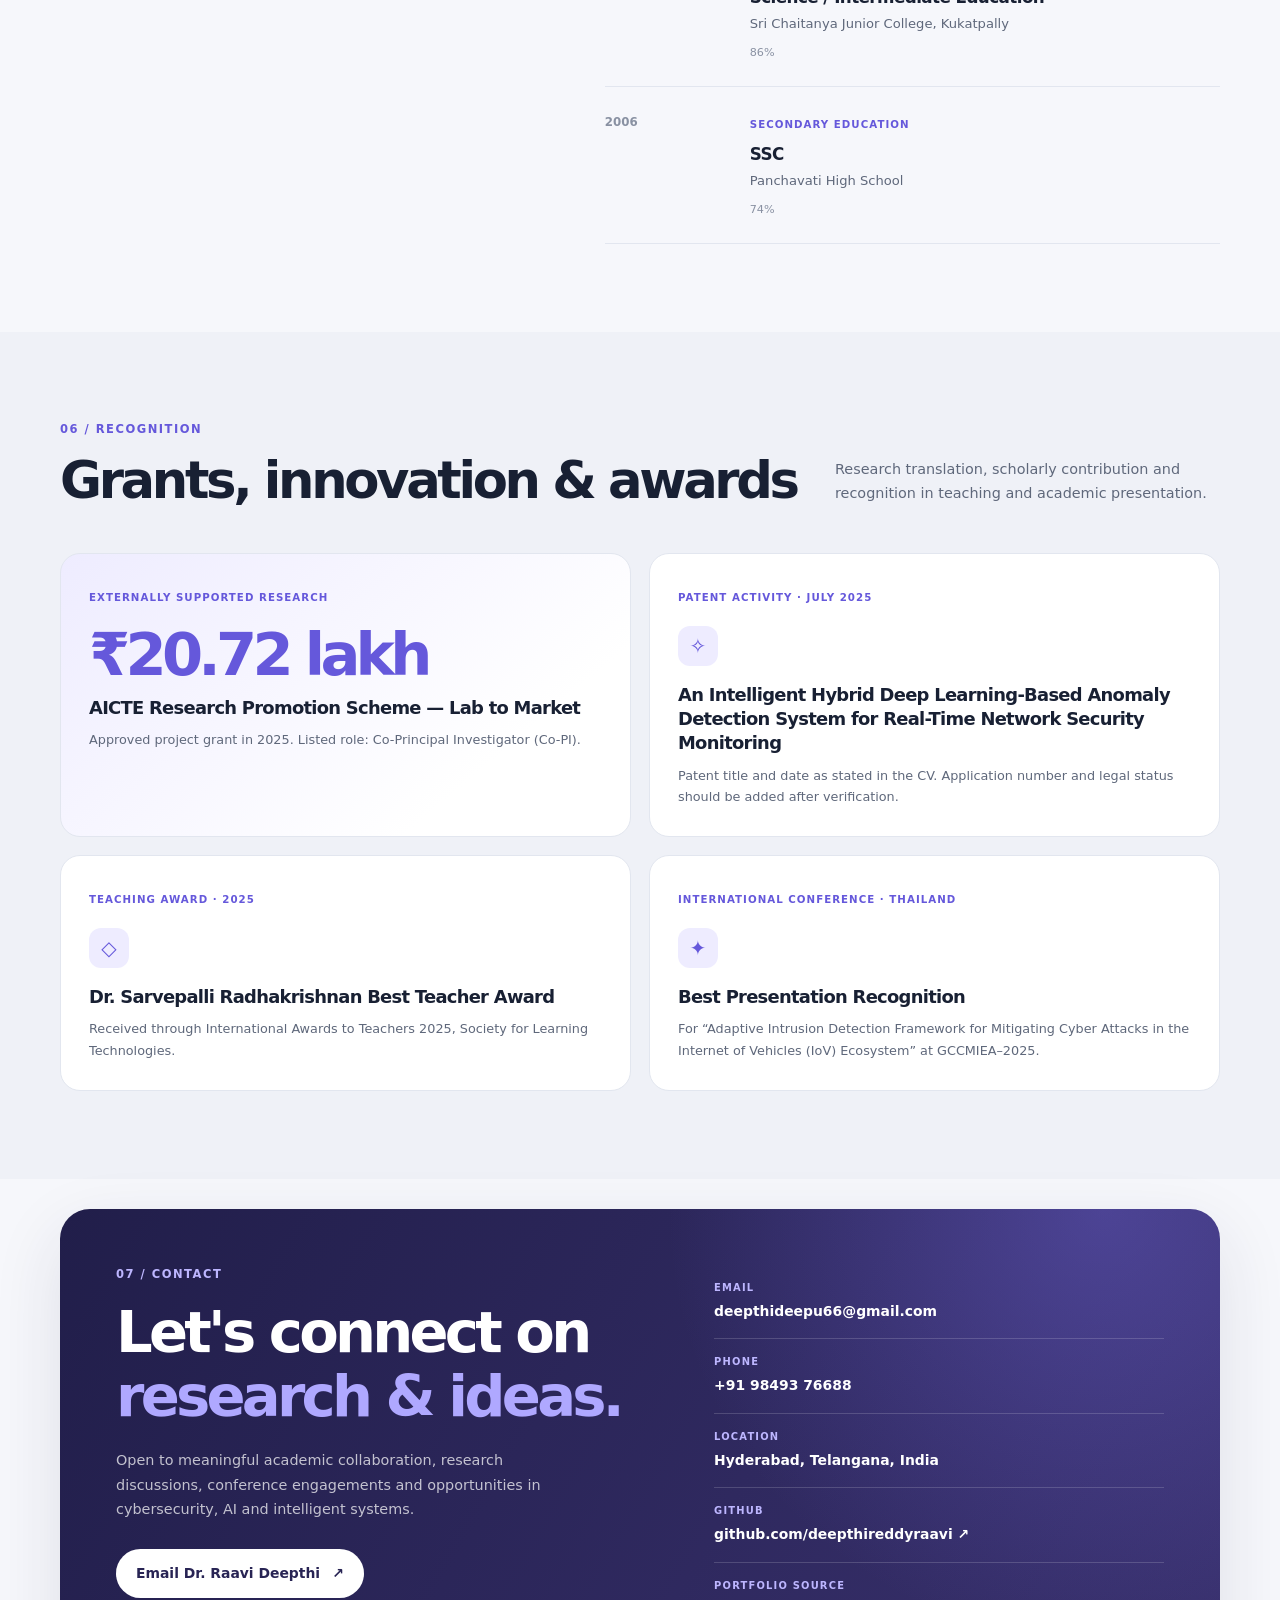
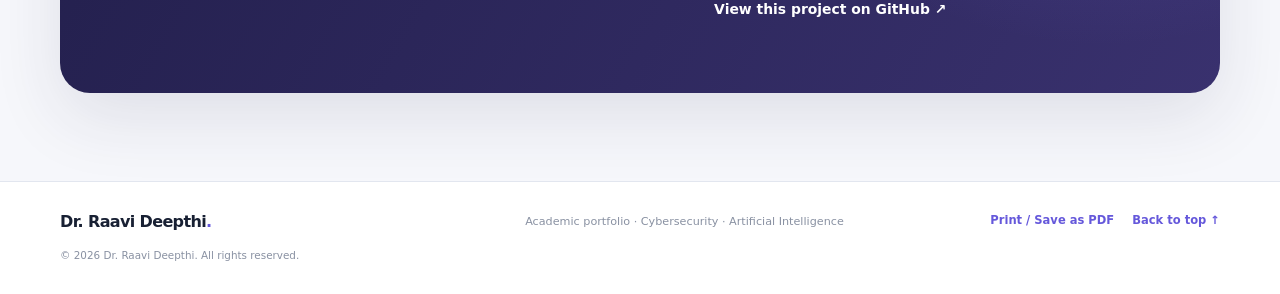
==== commit 567f5506: "Correct 2016 conference publication markup" ====
--- a/index.html
+++ b/index.html
@@ -226,7 +226,7 @@
           <article class="publication-item" data-category="conference"><span class="publication-year">2025</span><div><span class="publication-type">Conference</span><h3>AI-Driven Literary Analysis for Higher School Education Using Transformer Architecture</h3><p>IEEE conference. Full conference name, proceedings and publication link to be added.</p></div></article>
           <article class="publication-item" data-category="conference"><span class="publication-year">2018</span><div><span class="publication-type">Conference</span><h3>Self Activated Congestion Control and Self Automated Penalty System for Signal Jumping Using RFID</h3><p>International Conference on Innovative Technologies in Computer Science and Engineering, May 2018.</p></div></article>
           <article class="publication-item" data-category="conference"><span class="publication-year">2018</span><div><span class="publication-type">Conference</span><h3>New Attacker Model for Securing Cloud Data</h3><p>International Conference on Innovative Technologies in Computer Science and Engineering, May 2018.</p></div></article>
-          <article class="publication-item" data-category="conference"><span class="publication-type">Conference</span><span class="publication-year">2016</span><div><span class="publication-type">Conference</span><h3>Improving the Performance of Wireless Sensor Networks</h3><p>International Conference at Malla Reddy Engineering College for Women, August 20, 2016.</p></div></article>
+          <article class="publication-item" data-category="conference"><span class="publication-year">2016</span><div><span class="publication-type">Conference</span><h3>Improving the Performance of Wireless Sensor Networks</h3><p>International Conference at Malla Reddy Engineering College for Women, August 20, 2016.</p></div></article>
           <article class="publication-item" data-category="journal"><span class="publication-year">2017</span><div><span class="publication-type">Journal article</span><h3>SSAAR: Enhanced Spatial Reusability for Optimal Path Selection in Wireless Sensor Networks</h3><p><em>Indian Journal of Science and Technology</em> (Web of Science), Vol. 10, Issue 34, September 2017.</p></div></article>
           <article class="publication-item" data-category="journal"><span class="publication-year">2017</span><div><span class="publication-type">Journal article</span><h3>Knowledge Discovery in Tweets for the Prevention of Inference Attacks</h3><p><em>Indian Journal of Science and Technology</em> (Web of Science), Vol. 10, Issue 34, September 2017.</p></div></article>
           <article class="publication-item" data-category="journal"><span class="publication-year">2017</span><div><span class="publication-type">Journal article</span><h3>Improved Attribute-Based Encryption Scheme over Integrated Data Access Control Structures in Cloud Computing</h3><p><em>Indian Journal of Science and Technology</em> (Web of Science), Vol. 10, Issue 34, September 2017.</p></div></article>
--- a/css/style.css
+++ b/css/style.css
@@ -0,0 +1,338 @@
+/* Dr. Raavi Deepthi academic portfolio — mobile-first CSS.
+   No external fonts, icon libraries or UI frameworks are required. */
+
+:root {
+  color-scheme: light;
+  --page:#f6f7fb; --surface:#fff; --surface-soft:#eff1f7; --text:#182033;
+  --text-soft:#5f687b; --muted:#8991a2; --line:#e2e6ef; --accent:#6558db;
+  --accent-strong:#4d42bf; --accent-soft:#eeecff; --teal:#20a99a; --hero:#f6f7fb;
+  --shadow:0 24px 70px rgba(32,39,74,.11); --shadow-soft:0 12px 34px rgba(32,39,74,.07);
+  --radius-sm:12px; --radius:20px; --radius-lg:30px; --container:1160px; --header-height:76px;
+  font-family:Inter,ui-sans-serif,system-ui,-apple-system,BlinkMacSystemFont,"Segoe UI",sans-serif;
+  font-synthesis:none; text-rendering:optimizeLegibility; -webkit-font-smoothing:antialiased;
+  -moz-osx-font-smoothing:grayscale;
+}
+:root[data-theme="dark"] {
+  color-scheme:dark; --page:#111421; --surface:#191e2e; --surface-soft:#202638;
+  --text:#f0f2fa; --text-soft:#b4bdcf; --muted:#8994a9; --line:#30384c;
+  --accent:#a59bff; --accent-strong:#b4adff; --accent-soft:#2b2a4b; --teal:#65d1c1;
+  --hero:#14192a; --shadow:0 24px 70px rgba(0,0,0,.28); --shadow-soft:0 12px 34px rgba(0,0,0,.2);
+}
+*{box-sizing:border-box}
+html{scroll-behavior:smooth;scroll-padding-top:90px}
+body{margin:0;background:var(--page);color:var(--text);font-size:16px;line-height:1.7;transition:background-color .25s ease,color .25s ease}
+body,button,a{-webkit-tap-highlight-color:transparent}
+button,a{font:inherit}
+a{color:inherit;text-decoration:none}
+button{color:inherit}
+img{max-width:100%;display:block}
+::selection{background:rgba(101,88,219,.2)}
+.container{width:min(var(--container),calc(100% - 40px));margin-inline:auto}
+.section{padding:88px 0}
+.section-tint{background:var(--surface-soft)}
+.section-shell{position:relative;overflow:hidden}
+.muted-heading{color:var(--muted)}
+.accent-text{color:var(--accent)}
+.small-note{color:var(--muted);font-size:.83rem;margin-top:24px}
+.skip-link{position:fixed;z-index:1000;top:10px;left:10px;padding:10px 16px;border-radius:8px;background:var(--text);color:var(--surface);transform:translateY(-160%);transition:transform .2s ease}
+.skip-link:focus{transform:translateY(0)}
+:focus-visible{outline:3px solid var(--teal);outline-offset:4px;border-radius:4px}
+
+/* Sticky header and accessible navigation */
+.site-header{position:sticky;top:0;z-index:100;height:var(--header-height);background:color-mix(in srgb,var(--surface) 90%,transparent);border-bottom:1px solid color-mix(in srgb,var(--line) 80%,transparent);backdrop-filter:blur(18px)}
+.header-inner{height:100%;display:flex;align-items:center;gap:18px}
+.brand{display:inline-flex;align-items:center;gap:10px;margin-right:auto;white-space:nowrap}
+.brand-mark{display:grid;place-items:center;width:38px;height:38px;border-radius:12px;color:#fff;font-size:.85rem;font-weight:800;letter-spacing:-.05em;background:linear-gradient(145deg,#7d73ef,#5145bd);box-shadow:0 6px 16px rgba(101,88,219,.24)}
+.brand-name{font-weight:750;letter-spacing:-.035em;font-size:.98rem}
+.brand-dot{color:var(--accent)}
+.primary-navigation{display:flex;align-items:center;gap:clamp(12px,1.65vw,24px)}
+.primary-navigation a{color:var(--text-soft);font-size:.79rem;font-weight:650;transition:color .2s ease}
+.primary-navigation a:hover,.primary-navigation a:focus-visible{color:var(--accent)}
+.primary-navigation .nav-contact{color:var(--accent)}
+.icon-button{display:grid;place-items:center;flex:0 0 auto;width:40px;height:40px;border:1px solid var(--line);border-radius:50%;background:var(--surface);cursor:pointer;transition:border-color .2s ease,transform .2s ease,background .2s ease}
+.icon-button:hover{border-color:var(--accent);transform:translateY(-2px)}
+.icon-button svg{width:18px;height:18px;fill:none;stroke:currentColor;stroke-width:1.7;stroke-linecap:round;stroke-linejoin:round}
+.menu-toggle{display:none}
+.theme-toggle .moon-icon{display:none}
+:root[data-theme="dark"] .theme-toggle .sun-icon{display:none}
+:root[data-theme="dark"] .theme-toggle .moon-icon{display:block}
+
+/* Hero and profile-card composition */
+.hero{min-height:650px;display:flex;align-items:center;background:var(--hero)}
+.hero-grid{position:relative;z-index:1;display:grid;grid-template-columns:minmax(0,1.12fr) minmax(340px,.88fr);align-items:center;gap:50px;padding-top:76px;padding-bottom:82px}
+.hero-copy{max-width:660px}
+.eyebrow{margin:0 0 17px;display:flex;align-items:center;gap:10px;color:var(--accent);font-size:.72rem;font-weight:800;letter-spacing:.13em;text-transform:uppercase}
+.eyebrow-line{width:25px;height:2px;display:inline-block;background:var(--accent)}
+.hero h1{margin:0;max-width:700px;font-size:clamp(3.1rem,6.2vw,5.45rem);line-height:.99;letter-spacing:-.075em;font-weight:800}
+.hero-role{margin:24px 0 0;font-size:clamp(1rem,1.65vw,1.2rem);font-weight:700;letter-spacing:-.025em}
+.hero-role span{color:var(--accent);padding:0 5px}
+.hero-description{max-width:610px;margin:17px 0 0;color:var(--text-soft);font-size:1rem;line-height:1.85}
+.hero-actions{display:flex;align-items:center;flex-wrap:wrap;gap:12px;margin-top:30px}
+.button{min-height:48px;padding:12px 19px;border:1px solid transparent;border-radius:999px;display:inline-flex;align-items:center;justify-content:center;gap:12px;font-weight:750;font-size:.87rem;cursor:pointer;transition:transform .2s ease,box-shadow .2s ease,background .2s ease}
+.button:hover{transform:translateY(-2px)}
+.button-primary{background:var(--accent);color:#fff;box-shadow:0 10px 24px rgba(101,88,219,.24)}
+.button-primary:hover{background:var(--accent-strong);box-shadow:0 14px 28px rgba(101,88,219,.3)}
+.button-secondary{color:var(--text);border-color:var(--line);background:var(--surface)}
+.button-secondary:hover{border-color:var(--accent)}
+.button-small{min-height:40px;padding:9px 14px;font-size:.78rem}
+.hero-meta{display:flex;flex-wrap:wrap;gap:28px;margin-top:48px;padding-top:25px;border-top:1px solid var(--line)}
+.hero-meta div{display:grid;gap:2px}
+.hero-meta strong{font-size:1.08rem;letter-spacing:-.035em}
+.hero-meta span{color:var(--muted);font-size:.73rem}
+.hero-visual{position:relative;min-height:420px;display:grid;place-items:center}
+.profile-card{position:relative;z-index:2;width:min(100%,360px);padding:22px 24px 28px;border:1px solid color-mix(in srgb,var(--line) 75%,transparent);border-radius:26px;background:color-mix(in srgb,var(--surface) 92%,transparent);box-shadow:var(--shadow);text-align:center;transform:rotate(2deg)}
+.profile-card-top{display:flex;align-items:center;justify-content:center;gap:8px;color:var(--muted);font-size:.58rem;font-weight:800;letter-spacing:.12em}
+.status-dot{width:7px;height:7px;background:var(--teal);border-radius:50%;box-shadow:0 0 0 4px color-mix(in srgb,var(--teal) 16%,transparent)}
+.profile-placeholder{width:190px;height:190px;object-fit:cover;margin:23px auto 15px;filter:drop-shadow(0 13px 18px rgba(101,88,219,.16))}
+.profile-card-name{margin:0;font-size:1.4rem;font-weight:800;letter-spacing:-.05em}
+.profile-card-caption{margin:3px 0 0;color:var(--muted);font-size:.77rem}
+.profile-tags{display:flex;gap:7px;flex-wrap:wrap;justify-content:center;margin-top:18px}
+.profile-tags span,.tag-list span{padding:5px 9px;border-radius:999px;color:var(--accent);background:var(--accent-soft);font-size:.65rem;font-weight:750}
+.visual-orbit{position:absolute;border:1px solid color-mix(in srgb,var(--accent) 20%,transparent);border-radius:50%}
+.orbit-one{width:390px;height:390px;transform:rotate(-25deg) scaleY(.55)}
+.orbit-two{width:470px;height:470px;transform:rotate(55deg) scaleY(.48);border-color:color-mix(in srgb,var(--teal) 22%,transparent)}
+.floating-note{position:absolute;z-index:3;display:flex;align-items:center;gap:9px;padding:10px 13px;border:1px solid var(--line);border-radius:13px;background:var(--surface);box-shadow:var(--shadow-soft);color:var(--text-soft);font-size:.65rem;font-weight:750;line-height:1.35}
+.note-top{top:49px;right:-4px}
+.note-bottom{bottom:40px;left:-18px}
+.note-icon{display:grid;place-items:center;width:30px;height:30px;border-radius:9px;color:var(--accent);background:var(--accent-soft);font-size:1rem}
+.note-icon-alt{color:#158d81;background:color-mix(in srgb,var(--teal) 15%,transparent)}
+.hero-bottom-glow{position:absolute;bottom:-250px;left:30%;width:600px;height:340px;background:rgba(101,88,219,.1);filter:blur(110px);pointer-events:none}
+.trust-strip{border-block:1px solid var(--line);background:var(--surface)}
+.trust-strip-inner{min-height:70px;display:flex;align-items:center;justify-content:space-between;gap:16px;color:var(--muted);font-size:.71rem;font-weight:800;letter-spacing:.06em;text-transform:uppercase}
+.trust-strip i{width:5px;height:5px;border-radius:50%;background:var(--accent);opacity:.7}
+
+/* Section typography and about content */
+.content-grid{display:grid;grid-template-columns:.85fr 1.15fr;gap:90px}
+.section-intro h2,.section-heading h2,.contact-copy h2{margin:0;font-size:clamp(2rem,4vw,3.25rem);line-height:1.1;letter-spacing:-.065em;font-weight:800}
+.section-intro .section-summary{margin-top:22px}
+.lead-copy{margin:0 0 18px;color:var(--text);font-size:1.18rem;font-weight:580;line-height:1.7;letter-spacing:-.025em}
+.about-content p:not(.lead-copy):not(.small-note){color:var(--text-soft);font-size:.94rem}
+.about-facts{display:grid;grid-template-columns:repeat(3,1fr);gap:16px;margin-top:30px;padding-top:26px;border-top:1px solid var(--line)}
+.fact-item{display:grid;gap:3px}
+.fact-number{color:var(--accent);font-size:1.38rem;font-weight:850;letter-spacing:-.05em}
+.fact-label{color:var(--muted);font-size:.68rem;line-height:1.35}
+.section-heading{display:flex;align-items:end;justify-content:space-between;gap:35px;margin-bottom:44px}
+.section-heading .eyebrow{margin-bottom:13px}
+.section-summary{max-width:385px;margin:0 0 3px;color:var(--text-soft);font-size:.9rem}
+
+/* Experience timeline */
+.timeline{max-width:900px;margin:0 auto 55px}
+.timeline-item{display:grid;grid-template-columns:22px 135px 1fr;gap:18px;position:relative;padding-bottom:24px}
+.timeline-item:not(:last-child)::before{content:"";position:absolute;left:8px;top:18px;bottom:-2px;width:1px;background:var(--line)}
+.timeline-marker{position:relative;z-index:1;width:17px;height:17px;margin-top:4px;border:4px solid var(--surface-soft);border-radius:50%;background:var(--muted);box-shadow:0 0 0 1px var(--line)}
+.timeline-item.current .timeline-marker{background:var(--accent);box-shadow:0 0 0 1px var(--accent),0 0 0 5px var(--accent-soft)}
+.timeline-date{color:var(--muted);font-size:.75rem;font-weight:750;padding-top:2px}
+.timeline-card{padding-bottom:5px}
+.timeline-card h3{display:inline-block;margin:0;font-size:1.05rem;letter-spacing:-.025em}
+.timeline-card p{margin:6px 0 0;color:var(--text-soft);font-size:.84rem}
+.timeline-card .institution{color:var(--accent);font-weight:680}
+.current-label{display:inline-flex;margin-left:8px;padding:3px 8px;border-radius:999px;color:var(--teal);background:color-mix(in srgb,var(--teal) 12%,transparent);font-size:.59rem;font-weight:800;vertical-align:middle}
+.postdoc-panel{padding:30px;border-radius:var(--radius);background:var(--surface);box-shadow:var(--shadow-soft)}
+.postdoc-heading h3{margin:-7px 0 22px;font-size:1.55rem;letter-spacing:-.045em}
+.postdoc-heading .eyebrow{margin-bottom:10px;font-size:.62rem}
+.postdoc-grid{display:grid;grid-template-columns:1fr 1fr;gap:30px}
+.postdoc-grid article{position:relative;padding-left:43px}
+.postdoc-index{position:absolute;top:1px;left:0;color:var(--accent);font-size:.72rem;font-weight:850}
+.postdoc-grid h4{margin:0;font-size:.98rem}
+.postdoc-grid p{margin:7px 0;color:var(--text-soft);font-size:.82rem}
+.postdoc-date{color:var(--muted);font-size:.7rem}
+
+/* Research focus cards */
+.research-grid{display:grid;grid-template-columns:repeat(3,1fr);gap:17px}
+.research-card{position:relative;min-height:285px;padding:26px;border:1px solid var(--line);border-radius:var(--radius);background:var(--surface);box-shadow:0 4px 16px rgba(25,32,60,.025);transition:transform .25s ease,box-shadow .25s ease,border-color .25s ease}
+.research-card:hover{transform:translateY(-5px);border-color:color-mix(in srgb,var(--accent) 45%,var(--line));box-shadow:var(--shadow-soft)}
+.research-card-featured{background:linear-gradient(145deg,var(--accent-soft),var(--surface) 75%)}
+.research-number{position:absolute;top:22px;right:24px;color:var(--muted);font-size:.7rem;font-weight:800}
+.research-icon{display:grid;place-items:center;width:42px;height:42px;margin-bottom:26px;border-radius:13px;background:var(--accent-soft);color:var(--accent);font-size:1.35rem}
+.research-card h3{margin:0 0 10px;font-size:1.05rem;letter-spacing:-.035em;line-height:1.35}
+.research-card p{margin:0;color:var(--text-soft);font-size:.8rem;line-height:1.75}
+.tag-list{display:flex;flex-wrap:wrap;gap:6px;margin-top:17px}
+.tag-list span{font-size:.59rem}
+
+/* Publications and book record */
+.publication-feature{position:relative;overflow:hidden;padding:33px 38px;margin-bottom:25px;border-radius:var(--radius);color:#fff;background:linear-gradient(115deg,#282454,#5146a5 68%,#6d62d5)}
+.publication-feature::after{content:"IoV";position:absolute;right:25px;bottom:-50px;color:rgba(255,255,255,.07);font-size:10rem;font-weight:900;letter-spacing:-.1em;pointer-events:none}
+.publication-feature-label{color:#c6c1ff;font-size:.65rem;font-weight:850;letter-spacing:.13em;text-transform:uppercase}
+.publication-feature h3{position:relative;z-index:1;max-width:700px;margin:10px 0;font-size:clamp(1.4rem,2.8vw,2.15rem);line-height:1.2;letter-spacing:-.05em}
+.publication-feature p{position:relative;z-index:1;max-width:680px;margin:0;color:rgba(255,255,255,.76);font-size:.85rem}
+.text-link{position:relative;z-index:1;display:inline-flex;gap:8px;margin-top:17px;color:#fff;font-size:.78rem;font-weight:800}
+.publication-controls{display:flex;align-items:center;justify-content:space-between;gap:15px;margin-bottom:16px}
+.filter-buttons{display:flex;flex-wrap:wrap;gap:6px}
+.filter-button{padding:8px 13px;border:1px solid transparent;border-radius:999px;background:transparent;color:var(--text-soft);font-size:.72rem;font-weight:750;cursor:pointer}
+.filter-button:hover{border-color:var(--line)}
+.filter-button.is-active{background:var(--accent);color:#fff}
+.publication-list{border-top:1px solid var(--line)}
+.publication-item{display:grid;grid-template-columns:70px 1fr;gap:20px;padding:23px 4px;border-bottom:1px solid var(--line)}
+.publication-item[hidden]{display:none}
+.publication-year{padding-top:2px;color:var(--accent);font-size:.9rem;font-weight:850;letter-spacing:-.03em}
+.publication-type{color:var(--muted);font-size:.62rem;font-weight:850;letter-spacing:.1em;text-transform:uppercase}
+.publication-item h3{margin:5px 0 6px;font-size:.99rem;line-height:1.45;letter-spacing:-.025em}
+.publication-item p{margin:0;color:var(--text-soft);font-size:.78rem}
+.doi-link{display:inline-block;margin-top:7px;color:var(--accent);font-size:.75rem;font-weight:750}
+.publication-footnote{max-width:850px;margin:18px 0 0;color:var(--muted);font-size:.72rem}
+.additional-scholarship{display:grid;grid-template-columns:1fr 1fr;gap:20px;margin-top:42px}
+.additional-block{padding:25px;border-radius:var(--radius);background:var(--surface);border:1px solid var(--line)}
+.additional-block h3{margin:0 0 16px;font-size:1.1rem;letter-spacing:-.04em}
+.compact-list{padding-left:18px;margin:0;color:var(--text-soft);font-size:.78rem}
+.compact-list li{padding-left:4px;margin:0 0 9px}
+.compact-list strong{color:var(--text)}
+
+/* Education and recognition */
+.education-list{border-top:1px solid var(--line)}
+.education-item{display:grid;grid-template-columns:125px 1fr;gap:20px;padding:22px 0;border-bottom:1px solid var(--line)}
+.education-year{padding-top:3px;color:var(--muted);font-size:.74rem;font-weight:750}
+.education-degree{color:var(--accent);font-size:.64rem;font-weight:850;letter-spacing:.1em;text-transform:uppercase}
+.education-item h3{margin:4px 0 2px;font-size:1.05rem;letter-spacing:-.035em}
+.education-item p{margin:0;color:var(--text-soft);font-size:.82rem}
+.education-result{display:inline-block;margin-top:7px;color:var(--muted);font-size:.7rem}
+.recognition-grid{display:grid;grid-template-columns:repeat(2,1fr);gap:18px}
+.recognition-card{padding:28px;border:1px solid var(--line);border-radius:var(--radius);background:var(--surface)}
+.recognition-kicker{color:var(--accent);font-size:.64rem;font-weight:850;letter-spacing:.1em;text-transform:uppercase}
+.recognition-icon{display:grid;place-items:center;width:40px;height:40px;margin:17px 0 14px;border-radius:12px;background:var(--accent-soft);color:var(--accent);font-size:1.25rem}
+.recognition-card h3{margin:17px 0 9px;font-size:1.12rem;line-height:1.35;letter-spacing:-.04em}
+.recognition-card p{margin:0;color:var(--text-soft);font-size:.8rem}
+.grant-card{background:linear-gradient(140deg,var(--accent-soft),var(--surface) 75%)}
+.grant-amount{display:block;margin:16px 0 0;color:var(--accent);font-size:clamp(2.5rem,5vw,3.7rem);line-height:1;font-weight:850;letter-spacing:-.08em}
+.grant-card h3{margin-top:12px}
+
+/* Contact panel and footer */
+.contact-section{padding-top:30px;padding-bottom:88px}
+.contact-panel{display:grid;grid-template-columns:1.08fr .92fr;gap:70px;padding:56px;border-radius:var(--radius-lg);color:#fff;background:#201d49;background-image:radial-gradient(circle at 90% 0%,rgba(125,112,240,.35),transparent 38%),linear-gradient(120deg,#211e4a,#39316e);box-shadow:var(--shadow)}
+.contact-copy .eyebrow{color:#bdb6ff}
+.contact-copy h2{font-size:clamp(2.4rem,4.5vw,3.65rem)}
+.contact-copy .accent-text{color:#afa8ff}
+.contact-copy p:not(.eyebrow){max-width:460px;margin:20px 0 27px;color:rgba(255,255,255,.72);font-size:.9rem}
+.button-light{background:#fff;color:#282454}
+.button-light:hover{background:#eeecff;box-shadow:0 9px 22px rgba(0,0,0,.15)}
+.contact-details{display:grid;align-content:center;gap:0}
+.contact-detail{padding:15px 0;border-bottom:1px solid rgba(255,255,255,.16);display:grid;gap:3px}
+.contact-detail:last-child{border-bottom:0}
+.contact-label{color:#bdb6ff;font-size:.62rem;font-weight:850;letter-spacing:.12em;text-transform:uppercase}
+.contact-detail a,.contact-detail>span:not(.contact-label){color:#fff;font-size:.87rem;font-weight:650;overflow-wrap:anywhere}
+.contact-detail a:hover{text-decoration:underline;text-underline-offset:4px}
+.site-footer{padding:26px 0 30px;border-top:1px solid var(--line);background:var(--surface)}
+.footer-inner{display:grid;grid-template-columns:1fr 1fr auto;align-items:center;gap:12px 20px}
+.footer-brand{font-weight:850;letter-spacing:-.04em}
+.footer-inner p{margin:0;color:var(--muted);font-size:.7rem}
+.footer-actions{display:flex;align-items:center;gap:18px}
+.footer-actions a,.text-button{padding:0;border:0;background:none;color:var(--accent);font-size:.72rem;font-weight:750;cursor:pointer}
+.footer-actions a:hover,.text-button:hover{text-decoration:underline;text-underline-offset:4px}
+.footer-inner small{grid-column:1/-1;color:var(--muted);font-size:.65rem}
+.noscript-note{padding:12px 20px;color:var(--text);background:var(--accent-soft);text-align:center;font-size:.8rem}
+
+/* Progressive reveal; the content remains visible without JavaScript. */
+.js-reveal{opacity:0;transform:translateY(18px);transition:opacity .55s ease,transform .55s ease}
+.js-reveal.is-visible{opacity:1;transform:none}
+@media(prefers-reduced-motion:reduce){
+  *,*::before,*::after{scroll-behavior:auto!important;animation-duration:.01ms!important;animation-iteration-count:1!important;transition-duration:.01ms!important}
+  .js-reveal{opacity:1;transform:none}
+}
+
+/* Tablet */
+@media(max-width:1050px){
+  .primary-navigation{gap:12px}
+  .primary-navigation a{font-size:.73rem}
+  .hero-grid{gap:25px}
+  .content-grid{gap:55px}
+  .contact-panel{gap:40px;padding:44px}
+}
+@media(max-width:850px){
+  :root{--header-height:68px}
+  .menu-toggle{display:grid;order:3}
+  .theme-toggle{order:2}
+  .primary-navigation{position:absolute;top:calc(100% + 1px);left:0;right:0;display:none;align-items:stretch;gap:0;padding:10px 20px 18px;border-bottom:1px solid var(--line);background:var(--surface);box-shadow:var(--shadow-soft)}
+  .primary-navigation.is-open{display:flex;flex-direction:column}
+  .primary-navigation a{padding:11px 4px;font-size:.88rem;border-bottom:1px solid var(--line)}
+  .primary-navigation a:last-child{border:0}
+  .hero-grid{grid-template-columns:1fr .8fr;padding-top:64px;padding-bottom:65px}
+  .hero-visual{min-height:360px}
+  .profile-card{width:310px;padding:18px 19px 24px}
+  .profile-placeholder{width:160px;height:160px}
+  .orbit-one{width:330px;height:330px}
+  .orbit-two{width:400px;height:400px}
+  .note-top{right:-8px;top:25px}
+  .note-bottom{left:-12px;bottom:20px}
+  .content-grid{grid-template-columns:1fr;gap:30px}
+  .section-intro h2 br{display:none}
+  .section-intro h2{max-width:650px}
+  .section-intro .section-summary{max-width:550px}
+  .research-grid{grid-template-columns:repeat(2,1fr)}
+  .footer-inner{grid-template-columns:1fr auto}
+  .footer-inner p{grid-row:2}
+  .footer-actions{grid-column:2;grid-row:1/3;flex-direction:column;align-items:flex-end;gap:8px}
+}
+
+/* Mobile */
+@media(max-width:620px){
+  .container{width:min(100% - 32px,var(--container))}
+  .section{padding:68px 0}
+  .hero{min-height:auto}
+  .hero-grid{grid-template-columns:1fr;gap:18px;padding-top:56px;padding-bottom:58px}
+  .hero h1{font-size:clamp(3rem,13vw,4.2rem)}
+  .hero-description{font-size:.91rem}
+  .hero-meta{gap:17px;margin-top:35px}
+  .hero-meta strong{font-size:.95rem}
+  .hero-meta span{max-width:105px;font-size:.65rem}
+  .hero-visual{min-height:355px;margin-top:10px}
+  .profile-card{width:min(80%,320px)}
+  .note-top{right:1%;top:18px}
+  .note-bottom{left:1%;bottom:8px}
+  .trust-strip-inner{min-height:auto;justify-content:center;flex-wrap:wrap;gap:8px 12px;padding:17px 0;font-size:.58rem}
+  .trust-strip i{width:3px;height:3px}
+  .section-heading{display:block;margin-bottom:30px}
+  .section-summary{margin-top:14px;font-size:.83rem}
+  .about-facts{gap:8px}
+  .fact-number{font-size:1.17rem}
+  .fact-label{font-size:.62rem}
+  .timeline-item{grid-template-columns:18px 1fr;gap:10px 13px;padding-bottom:21px}
+  .timeline-item:not(:last-child)::before{left:8px}
+  .timeline-marker{grid-column:1;grid-row:1/3}
+  .timeline-date{grid-column:2;grid-row:1}
+  .timeline-card{grid-column:2;grid-row:2}
+  .timeline-card h3{font-size:.98rem}
+  .current-label{margin:6px 0 0}
+  .postdoc-panel{padding:23px 19px}
+  .postdoc-grid{grid-template-columns:1fr;gap:22px}
+  .research-grid{grid-template-columns:1fr}
+  .research-card{min-height:auto;padding:24px}
+  .publication-feature{padding:26px 23px}
+  .publication-controls{align-items:flex-start;flex-direction:column}
+  .publication-item{grid-template-columns:49px 1fr;gap:12px;padding:19px 0}
+  .publication-item h3{font-size:.9rem}
+  .publication-item p{font-size:.73rem}
+  .additional-scholarship,.recognition-grid{grid-template-columns:1fr}
+  .additional-block{padding:22px}
+  .education-item{grid-template-columns:1fr;gap:5px;padding:18px 0}
+  .education-year{font-size:.68rem}
+  .recognition-card{padding:24px}
+  .contact-section{padding-top:5px;padding-bottom:68px}
+  .contact-panel{grid-template-columns:1fr;gap:30px;padding:32px 24px;border-radius:22px}
+  .contact-copy h2{font-size:2.6rem}
+  .footer-inner{grid-template-columns:1fr;gap:7px}
+  .footer-inner p{grid-row:auto}
+  .footer-actions{grid-column:1;grid-row:auto;flex-direction:row;align-items:flex-start;margin-top:8px}
+  .footer-inner small{margin-top:10px}
+}
+@media(max-width:370px){
+  .brand-name{font-size:.88rem}
+  .brand-mark{width:34px;height:34px}
+  .hero-actions .button{width:100%}
+  .hero-meta{gap:12px}
+  .filter-button{padding:7px 10px}
+}
+
+/* Print / Save as PDF */
+@media print{
+  :root,:root[data-theme="dark"]{color-scheme:light;--page:#fff;--surface:#fff;--surface-soft:#fff;--text:#111;--text-soft:#333;--muted:#555;--line:#ddd;--accent:#40368f}
+  body{background:#fff!important;color:#000!important;font-size:10pt}
+  .site-header,.hero-visual,.hero-actions,.trust-strip,.publication-controls,.contact-section,.footer-actions,.skip-link,.hero-bottom-glow{display:none!important}
+  .hero{min-height:0}
+  .hero-grid{display:block;padding:20px 0}
+  .hero h1{font-size:34pt}
+  .section{padding:24px 0;break-inside:auto}
+  .research-card,.recognition-card,.additional-block,.postdoc-panel{box-shadow:none;break-inside:avoid}
+  .research-grid{grid-template-columns:repeat(2,1fr)}
+  a{color:inherit;text-decoration:none}
+  .publication-item{break-inside:avoid}
+  .js-reveal{opacity:1!important;transform:none!important}
+}
--- a/css/style.css
+++ b/css/style.css
@@ -0,0 +1,338 @@
+/* Dr. Raavi Deepthi academic portfolio — mobile-first CSS.
+   No external fonts, icon libraries or UI frameworks are required. */
+
+:root {
+  color-scheme: light;
+  --page:#f6f7fb; --surface:#fff; --surface-soft:#eff1f7; --text:#182033;
+  --text-soft:#5f687b; --muted:#8991a2; --line:#e2e6ef; --accent:#6558db;
+  --accent-strong:#4d42bf; --accent-soft:#eeecff; --teal:#20a99a; --hero:#f6f7fb;
+  --shadow:0 24px 70px rgba(32,39,74,.11); --shadow-soft:0 12px 34px rgba(32,39,74,.07);
+  --radius-sm:12px; --radius:20px; --radius-lg:30px; --container:1160px; --header-height:76px;
+  font-family:Inter,ui-sans-serif,system-ui,-apple-system,BlinkMacSystemFont,"Segoe UI",sans-serif;
+  font-synthesis:none; text-rendering:optimizeLegibility; -webkit-font-smoothing:antialiased;
+  -moz-osx-font-smoothing:grayscale;
+}
+:root[data-theme="dark"] {
+  color-scheme:dark; --page:#111421; --surface:#191e2e; --surface-soft:#202638;
+  --text:#f0f2fa; --text-soft:#b4bdcf; --muted:#8994a9; --line:#30384c;
+  --accent:#a59bff; --accent-strong:#b4adff; --accent-soft:#2b2a4b; --teal:#65d1c1;
+  --hero:#14192a; --shadow:0 24px 70px rgba(0,0,0,.28); --shadow-soft:0 12px 34px rgba(0,0,0,.2);
+}
+*{box-sizing:border-box}
+html{scroll-behavior:smooth;scroll-padding-top:90px}
+body{margin:0;background:var(--page);color:var(--text);font-size:16px;line-height:1.7;transition:background-color .25s ease,color .25s ease}
+body,button,a{-webkit-tap-highlight-color:transparent}
+button,a{font:inherit}
+a{color:inherit;text-decoration:none}
+button{color:inherit}
+img{max-width:100%;display:block}
+::selection{background:rgba(101,88,219,.2)}
+.container{width:min(var(--container),calc(100% - 40px));margin-inline:auto}
+.section{padding:88px 0}
+.section-tint{background:var(--surface-soft)}
+.section-shell{position:relative;overflow:hidden}
+.muted-heading{color:var(--muted)}
+.accent-text{color:var(--accent)}
+.small-note{color:var(--muted);font-size:.83rem;margin-top:24px}
+.skip-link{position:fixed;z-index:1000;top:10px;left:10px;padding:10px 16px;border-radius:8px;background:var(--text);color:var(--surface);transform:translateY(-160%);transition:transform .2s ease}
+.skip-link:focus{transform:translateY(0)}
+:focus-visible{outline:3px solid var(--teal);outline-offset:4px;border-radius:4px}
+
+/* Sticky header and accessible navigation */
+.site-header{position:sticky;top:0;z-index:100;height:var(--header-height);background:color-mix(in srgb,var(--surface) 90%,transparent);border-bottom:1px solid color-mix(in srgb,var(--line) 80%,transparent);backdrop-filter:blur(18px)}
+.header-inner{height:100%;display:flex;align-items:center;gap:18px}
+.brand{display:inline-flex;align-items:center;gap:10px;margin-right:auto;white-space:nowrap}
+.brand-mark{display:grid;place-items:center;width:38px;height:38px;border-radius:12px;color:#fff;font-size:.85rem;font-weight:800;letter-spacing:-.05em;background:linear-gradient(145deg,#7d73ef,#5145bd);box-shadow:0 6px 16px rgba(101,88,219,.24)}
+.brand-name{font-weight:750;letter-spacing:-.035em;font-size:.98rem}
+.brand-dot{color:var(--accent)}
+.primary-navigation{display:flex;align-items:center;gap:clamp(12px,1.65vw,24px)}
+.primary-navigation a{color:var(--text-soft);font-size:.79rem;font-weight:650;transition:color .2s ease}
+.primary-navigation a:hover,.primary-navigation a:focus-visible{color:var(--accent)}
+.primary-navigation .nav-contact{color:var(--accent)}
+.icon-button{display:grid;place-items:center;flex:0 0 auto;width:40px;height:40px;border:1px solid var(--line);border-radius:50%;background:var(--surface);cursor:pointer;transition:border-color .2s ease,transform .2s ease,background .2s ease}
+.icon-button:hover{border-color:var(--accent);transform:translateY(-2px)}
+.icon-button svg{width:18px;height:18px;fill:none;stroke:currentColor;stroke-width:1.7;stroke-linecap:round;stroke-linejoin:round}
+.menu-toggle{display:none}
+.theme-toggle .moon-icon{display:none}
+:root[data-theme="dark"] .theme-toggle .sun-icon{display:none}
+:root[data-theme="dark"] .theme-toggle .moon-icon{display:block}
+
+/* Hero and profile-card composition */
+.hero{min-height:650px;display:flex;align-items:center;background:var(--hero)}
+.hero-grid{position:relative;z-index:1;display:grid;grid-template-columns:minmax(0,1.12fr) minmax(340px,.88fr);align-items:center;gap:50px;padding-top:76px;padding-bottom:82px}
+.hero-copy{max-width:660px}
+.eyebrow{margin:0 0 17px;display:flex;align-items:center;gap:10px;color:var(--accent);font-size:.72rem;font-weight:800;letter-spacing:.13em;text-transform:uppercase}
+.eyebrow-line{width:25px;height:2px;display:inline-block;background:var(--accent)}
+.hero h1{margin:0;max-width:700px;font-size:clamp(3.1rem,6.2vw,5.45rem);line-height:.99;letter-spacing:-.075em;font-weight:800}
+.hero-role{margin:24px 0 0;font-size:clamp(1rem,1.65vw,1.2rem);font-weight:700;letter-spacing:-.025em}
+.hero-role span{color:var(--accent);padding:0 5px}
+.hero-description{max-width:610px;margin:17px 0 0;color:var(--text-soft);font-size:1rem;line-height:1.85}
+.hero-actions{display:flex;align-items:center;flex-wrap:wrap;gap:12px;margin-top:30px}
+.button{min-height:48px;padding:12px 19px;border:1px solid transparent;border-radius:999px;display:inline-flex;align-items:center;justify-content:center;gap:12px;font-weight:750;font-size:.87rem;cursor:pointer;transition:transform .2s ease,box-shadow .2s ease,background .2s ease}
+.button:hover{transform:translateY(-2px)}
+.button-primary{background:var(--accent);color:#fff;box-shadow:0 10px 24px rgba(101,88,219,.24)}
+.button-primary:hover{background:var(--accent-strong);box-shadow:0 14px 28px rgba(101,88,219,.3)}
+.button-secondary{color:var(--text);border-color:var(--line);background:var(--surface)}
+.button-secondary:hover{border-color:var(--accent)}
+.button-small{min-height:40px;padding:9px 14px;font-size:.78rem}
+.hero-meta{display:flex;flex-wrap:wrap;gap:28px;margin-top:48px;padding-top:25px;border-top:1px solid var(--line)}
+.hero-meta div{display:grid;gap:2px}
+.hero-meta strong{font-size:1.08rem;letter-spacing:-.035em}
+.hero-meta span{color:var(--muted);font-size:.73rem}
+.hero-visual{position:relative;min-height:420px;display:grid;place-items:center}
+.profile-card{position:relative;z-index:2;width:min(100%,360px);padding:22px 24px 28px;border:1px solid color-mix(in srgb,var(--line) 75%,transparent);border-radius:26px;background:color-mix(in srgb,var(--surface) 92%,transparent);box-shadow:var(--shadow);text-align:center;transform:rotate(2deg)}
+.profile-card-top{display:flex;align-items:center;justify-content:center;gap:8px;color:var(--muted);font-size:.58rem;font-weight:800;letter-spacing:.12em}
+.status-dot{width:7px;height:7px;background:var(--teal);border-radius:50%;box-shadow:0 0 0 4px color-mix(in srgb,var(--teal) 16%,transparent)}
+.profile-placeholder{width:190px;height:190px;object-fit:cover;margin:23px auto 15px;filter:drop-shadow(0 13px 18px rgba(101,88,219,.16))}
+.profile-card-name{margin:0;font-size:1.4rem;font-weight:800;letter-spacing:-.05em}
+.profile-card-caption{margin:3px 0 0;color:var(--muted);font-size:.77rem}
+.profile-tags{display:flex;gap:7px;flex-wrap:wrap;justify-content:center;margin-top:18px}
+.profile-tags span,.tag-list span{padding:5px 9px;border-radius:999px;color:var(--accent);background:var(--accent-soft);font-size:.65rem;font-weight:750}
+.visual-orbit{position:absolute;border:1px solid color-mix(in srgb,var(--accent) 20%,transparent);border-radius:50%}
+.orbit-one{width:390px;height:390px;transform:rotate(-25deg) scaleY(.55)}
+.orbit-two{width:470px;height:470px;transform:rotate(55deg) scaleY(.48);border-color:color-mix(in srgb,var(--teal) 22%,transparent)}
+.floating-note{position:absolute;z-index:3;display:flex;align-items:center;gap:9px;padding:10px 13px;border:1px solid var(--line);border-radius:13px;background:var(--surface);box-shadow:var(--shadow-soft);color:var(--text-soft);font-size:.65rem;font-weight:750;line-height:1.35}
+.note-top{top:49px;right:-4px}
+.note-bottom{bottom:40px;left:-18px}
+.note-icon{display:grid;place-items:center;width:30px;height:30px;border-radius:9px;color:var(--accent);background:var(--accent-soft);font-size:1rem}
+.note-icon-alt{color:#158d81;background:color-mix(in srgb,var(--teal) 15%,transparent)}
+.hero-bottom-glow{position:absolute;bottom:-250px;left:30%;width:600px;height:340px;background:rgba(101,88,219,.1);filter:blur(110px);pointer-events:none}
+.trust-strip{border-block:1px solid var(--line);background:var(--surface)}
+.trust-strip-inner{min-height:70px;display:flex;align-items:center;justify-content:space-between;gap:16px;color:var(--muted);font-size:.71rem;font-weight:800;letter-spacing:.06em;text-transform:uppercase}
+.trust-strip i{width:5px;height:5px;border-radius:50%;background:var(--accent);opacity:.7}
+
+/* Section typography and about content */
+.content-grid{display:grid;grid-template-columns:.85fr 1.15fr;gap:90px}
+.section-intro h2,.section-heading h2,.contact-copy h2{margin:0;font-size:clamp(2rem,4vw,3.25rem);line-height:1.1;letter-spacing:-.065em;font-weight:800}
+.section-intro .section-summary{margin-top:22px}
+.lead-copy{margin:0 0 18px;color:var(--text);font-size:1.18rem;font-weight:580;line-height:1.7;letter-spacing:-.025em}
+.about-content p:not(.lead-copy):not(.small-note){color:var(--text-soft);font-size:.94rem}
+.about-facts{display:grid;grid-template-columns:repeat(3,1fr);gap:16px;margin-top:30px;padding-top:26px;border-top:1px solid var(--line)}
+.fact-item{display:grid;gap:3px}
+.fact-number{color:var(--accent);font-size:1.38rem;font-weight:850;letter-spacing:-.05em}
+.fact-label{color:var(--muted);font-size:.68rem;line-height:1.35}
+.section-heading{display:flex;align-items:end;justify-content:space-between;gap:35px;margin-bottom:44px}
+.section-heading .eyebrow{margin-bottom:13px}
+.section-summary{max-width:385px;margin:0 0 3px;color:var(--text-soft);font-size:.9rem}
+
+/* Experience timeline */
+.timeline{max-width:900px;margin:0 auto 55px}
+.timeline-item{display:grid;grid-template-columns:22px 135px 1fr;gap:18px;position:relative;padding-bottom:24px}
+.timeline-item:not(:last-child)::before{content:"";position:absolute;left:8px;top:18px;bottom:-2px;width:1px;background:var(--line)}
+.timeline-marker{position:relative;z-index:1;width:17px;height:17px;margin-top:4px;border:4px solid var(--surface-soft);border-radius:50%;background:var(--muted);box-shadow:0 0 0 1px var(--line)}
+.timeline-item.current .timeline-marker{background:var(--accent);box-shadow:0 0 0 1px var(--accent),0 0 0 5px var(--accent-soft)}
+.timeline-date{color:var(--muted);font-size:.75rem;font-weight:750;padding-top:2px}
+.timeline-card{padding-bottom:5px}
+.timeline-card h3{display:inline-block;margin:0;font-size:1.05rem;letter-spacing:-.025em}
+.timeline-card p{margin:6px 0 0;color:var(--text-soft);font-size:.84rem}
+.timeline-card .institution{color:var(--accent);font-weight:680}
+.current-label{display:inline-flex;margin-left:8px;padding:3px 8px;border-radius:999px;color:var(--teal);background:color-mix(in srgb,var(--teal) 12%,transparent);font-size:.59rem;font-weight:800;vertical-align:middle}
+.postdoc-panel{padding:30px;border-radius:var(--radius);background:var(--surface);box-shadow:var(--shadow-soft)}
+.postdoc-heading h3{margin:-7px 0 22px;font-size:1.55rem;letter-spacing:-.045em}
+.postdoc-heading .eyebrow{margin-bottom:10px;font-size:.62rem}
+.postdoc-grid{display:grid;grid-template-columns:1fr 1fr;gap:30px}
+.postdoc-grid article{position:relative;padding-left:43px}
+.postdoc-index{position:absolute;top:1px;left:0;color:var(--accent);font-size:.72rem;font-weight:850}
+.postdoc-grid h4{margin:0;font-size:.98rem}
+.postdoc-grid p{margin:7px 0;color:var(--text-soft);font-size:.82rem}
+.postdoc-date{color:var(--muted);font-size:.7rem}
+
+/* Research focus cards */
+.research-grid{display:grid;grid-template-columns:repeat(3,1fr);gap:17px}
+.research-card{position:relative;min-height:285px;padding:26px;border:1px solid var(--line);border-radius:var(--radius);background:var(--surface);box-shadow:0 4px 16px rgba(25,32,60,.025);transition:transform .25s ease,box-shadow .25s ease,border-color .25s ease}
+.research-card:hover{transform:translateY(-5px);border-color:color-mix(in srgb,var(--accent) 45%,var(--line));box-shadow:var(--shadow-soft)}
+.research-card-featured{background:linear-gradient(145deg,var(--accent-soft),var(--surface) 75%)}
+.research-number{position:absolute;top:22px;right:24px;color:var(--muted);font-size:.7rem;font-weight:800}
+.research-icon{display:grid;place-items:center;width:42px;height:42px;margin-bottom:26px;border-radius:13px;background:var(--accent-soft);color:var(--accent);font-size:1.35rem}
+.research-card h3{margin:0 0 10px;font-size:1.05rem;letter-spacing:-.035em;line-height:1.35}
+.research-card p{margin:0;color:var(--text-soft);font-size:.8rem;line-height:1.75}
+.tag-list{display:flex;flex-wrap:wrap;gap:6px;margin-top:17px}
+.tag-list span{font-size:.59rem}
+
+/* Publications and book record */
+.publication-feature{position:relative;overflow:hidden;padding:33px 38px;margin-bottom:25px;border-radius:var(--radius);color:#fff;background:linear-gradient(115deg,#282454,#5146a5 68%,#6d62d5)}
+.publication-feature::after{content:"IoV";position:absolute;right:25px;bottom:-50px;color:rgba(255,255,255,.07);font-size:10rem;font-weight:900;letter-spacing:-.1em;pointer-events:none}
+.publication-feature-label{color:#c6c1ff;font-size:.65rem;font-weight:850;letter-spacing:.13em;text-transform:uppercase}
+.publication-feature h3{position:relative;z-index:1;max-width:700px;margin:10px 0;font-size:clamp(1.4rem,2.8vw,2.15rem);line-height:1.2;letter-spacing:-.05em}
+.publication-feature p{position:relative;z-index:1;max-width:680px;margin:0;color:rgba(255,255,255,.76);font-size:.85rem}
+.text-link{position:relative;z-index:1;display:inline-flex;gap:8px;margin-top:17px;color:#fff;font-size:.78rem;font-weight:800}
+.publication-controls{display:flex;align-items:center;justify-content:space-between;gap:15px;margin-bottom:16px}
+.filter-buttons{display:flex;flex-wrap:wrap;gap:6px}
+.filter-button{padding:8px 13px;border:1px solid transparent;border-radius:999px;background:transparent;color:var(--text-soft);font-size:.72rem;font-weight:750;cursor:pointer}
+.filter-button:hover{border-color:var(--line)}
+.filter-button.is-active{background:var(--accent);color:#fff}
+.publication-list{border-top:1px solid var(--line)}
+.publication-item{display:grid;grid-template-columns:70px 1fr;gap:20px;padding:23px 4px;border-bottom:1px solid var(--line)}
+.publication-item[hidden]{display:none}
+.publication-year{padding-top:2px;color:var(--accent);font-size:.9rem;font-weight:850;letter-spacing:-.03em}
+.publication-type{color:var(--muted);font-size:.62rem;font-weight:850;letter-spacing:.1em;text-transform:uppercase}
+.publication-item h3{margin:5px 0 6px;font-size:.99rem;line-height:1.45;letter-spacing:-.025em}
+.publication-item p{margin:0;color:var(--text-soft);font-size:.78rem}
+.doi-link{display:inline-block;margin-top:7px;color:var(--accent);font-size:.75rem;font-weight:750}
+.publication-footnote{max-width:850px;margin:18px 0 0;color:var(--muted);font-size:.72rem}
+.additional-scholarship{display:grid;grid-template-columns:1fr 1fr;gap:20px;margin-top:42px}
+.additional-block{padding:25px;border-radius:var(--radius);background:var(--surface);border:1px solid var(--line)}
+.additional-block h3{margin:0 0 16px;font-size:1.1rem;letter-spacing:-.04em}
+.compact-list{padding-left:18px;margin:0;color:var(--text-soft);font-size:.78rem}
+.compact-list li{padding-left:4px;margin:0 0 9px}
+.compact-list strong{color:var(--text)}
+
+/* Education and recognition */
+.education-list{border-top:1px solid var(--line)}
+.education-item{display:grid;grid-template-columns:125px 1fr;gap:20px;padding:22px 0;border-bottom:1px solid var(--line)}
+.education-year{padding-top:3px;color:var(--muted);font-size:.74rem;font-weight:750}
+.education-degree{color:var(--accent);font-size:.64rem;font-weight:850;letter-spacing:.1em;text-transform:uppercase}
+.education-item h3{margin:4px 0 2px;font-size:1.05rem;letter-spacing:-.035em}
+.education-item p{margin:0;color:var(--text-soft);font-size:.82rem}
+.education-result{display:inline-block;margin-top:7px;color:var(--muted);font-size:.7rem}
+.recognition-grid{display:grid;grid-template-columns:repeat(2,1fr);gap:18px}
+.recognition-card{padding:28px;border:1px solid var(--line);border-radius:var(--radius);background:var(--surface)}
+.recognition-kicker{color:var(--accent);font-size:.64rem;font-weight:850;letter-spacing:.1em;text-transform:uppercase}
+.recognition-icon{display:grid;place-items:center;width:40px;height:40px;margin:17px 0 14px;border-radius:12px;background:var(--accent-soft);color:var(--accent);font-size:1.25rem}
+.recognition-card h3{margin:17px 0 9px;font-size:1.12rem;line-height:1.35;letter-spacing:-.04em}
+.recognition-card p{margin:0;color:var(--text-soft);font-size:.8rem}
+.grant-card{background:linear-gradient(140deg,var(--accent-soft),var(--surface) 75%)}
+.grant-amount{display:block;margin:16px 0 0;color:var(--accent);font-size:clamp(2.5rem,5vw,3.7rem);line-height:1;font-weight:850;letter-spacing:-.08em}
+.grant-card h3{margin-top:12px}
+
+/* Contact panel and footer */
+.contact-section{padding-top:30px;padding-bottom:88px}
+.contact-panel{display:grid;grid-template-columns:1.08fr .92fr;gap:70px;padding:56px;border-radius:var(--radius-lg);color:#fff;background:#201d49;background-image:radial-gradient(circle at 90% 0%,rgba(125,112,240,.35),transparent 38%),linear-gradient(120deg,#211e4a,#39316e);box-shadow:var(--shadow)}
+.contact-copy .eyebrow{color:#bdb6ff}
+.contact-copy h2{font-size:clamp(2.4rem,4.5vw,3.65rem)}
+.contact-copy .accent-text{color:#afa8ff}
+.contact-copy p:not(.eyebrow){max-width:460px;margin:20px 0 27px;color:rgba(255,255,255,.72);font-size:.9rem}
+.button-light{background:#fff;color:#282454}
+.button-light:hover{background:#eeecff;box-shadow:0 9px 22px rgba(0,0,0,.15)}
+.contact-details{display:grid;align-content:center;gap:0}
+.contact-detail{padding:15px 0;border-bottom:1px solid rgba(255,255,255,.16);display:grid;gap:3px}
+.contact-detail:last-child{border-bottom:0}
+.contact-label{color:#bdb6ff;font-size:.62rem;font-weight:850;letter-spacing:.12em;text-transform:uppercase}
+.contact-detail a,.contact-detail>span:not(.contact-label){color:#fff;font-size:.87rem;font-weight:650;overflow-wrap:anywhere}
+.contact-detail a:hover{text-decoration:underline;text-underline-offset:4px}
+.site-footer{padding:26px 0 30px;border-top:1px solid var(--line);background:var(--surface)}
+.footer-inner{display:grid;grid-template-columns:1fr 1fr auto;align-items:center;gap:12px 20px}
+.footer-brand{font-weight:850;letter-spacing:-.04em}
+.footer-inner p{margin:0;color:var(--muted);font-size:.7rem}
+.footer-actions{display:flex;align-items:center;gap:18px}
+.footer-actions a,.text-button{padding:0;border:0;background:none;color:var(--accent);font-size:.72rem;font-weight:750;cursor:pointer}
+.footer-actions a:hover,.text-button:hover{text-decoration:underline;text-underline-offset:4px}
+.footer-inner small{grid-column:1/-1;color:var(--muted);font-size:.65rem}
+.noscript-note{padding:12px 20px;color:var(--text);background:var(--accent-soft);text-align:center;font-size:.8rem}
+
+/* Progressive reveal; the content remains visible without JavaScript. */
+.js-reveal{opacity:0;transform:translateY(18px);transition:opacity .55s ease,transform .55s ease}
+.js-reveal.is-visible{opacity:1;transform:none}
+@media(prefers-reduced-motion:reduce){
+  *,*::before,*::after{scroll-behavior:auto!important;animation-duration:.01ms!important;animation-iteration-count:1!important;transition-duration:.01ms!important}
+  .js-reveal{opacity:1;transform:none}
+}
+
+/* Tablet */
+@media(max-width:1050px){
+  .primary-navigation{gap:12px}
+  .primary-navigation a{font-size:.73rem}
+  .hero-grid{gap:25px}
+  .content-grid{gap:55px}
+  .contact-panel{gap:40px;padding:44px}
+}
+@media(max-width:850px){
+  :root{--header-height:68px}
+  .menu-toggle{display:grid;order:3}
+  .theme-toggle{order:2}
+  .primary-navigation{position:absolute;top:calc(100% + 1px);left:0;right:0;display:none;align-items:stretch;gap:0;padding:10px 20px 18px;border-bottom:1px solid var(--line);background:var(--surface);box-shadow:var(--shadow-soft)}
+  .primary-navigation.is-open{display:flex;flex-direction:column}
+  .primary-navigation a{padding:11px 4px;font-size:.88rem;border-bottom:1px solid var(--line)}
+  .primary-navigation a:last-child{border:0}
+  .hero-grid{grid-template-columns:1fr .8fr;padding-top:64px;padding-bottom:65px}
+  .hero-visual{min-height:360px}
+  .profile-card{width:310px;padding:18px 19px 24px}
+  .profile-placeholder{width:160px;height:160px}
+  .orbit-one{width:330px;height:330px}
+  .orbit-two{width:400px;height:400px}
+  .note-top{right:-8px;top:25px}
+  .note-bottom{left:-12px;bottom:20px}
+  .content-grid{grid-template-columns:1fr;gap:30px}
+  .section-intro h2 br{display:none}
+  .section-intro h2{max-width:650px}
+  .section-intro .section-summary{max-width:550px}
+  .research-grid{grid-template-columns:repeat(2,1fr)}
+  .footer-inner{grid-template-columns:1fr auto}
+  .footer-inner p{grid-row:2}
+  .footer-actions{grid-column:2;grid-row:1/3;flex-direction:column;align-items:flex-end;gap:8px}
+}
+
+/* Mobile */
+@media(max-width:620px){
+  .container{width:min(100% - 32px,var(--container))}
+  .section{padding:68px 0}
+  .hero{min-height:auto}
+  .hero-grid{grid-template-columns:1fr;gap:18px;padding-top:56px;padding-bottom:58px}
+  .hero h1{font-size:clamp(3rem,13vw,4.2rem)}
+  .hero-description{font-size:.91rem}
+  .hero-meta{gap:17px;margin-top:35px}
+  .hero-meta strong{font-size:.95rem}
+  .hero-meta span{max-width:105px;font-size:.65rem}
+  .hero-visual{min-height:355px;margin-top:10px}
+  .profile-card{width:min(80%,320px)}
+  .note-top{right:1%;top:18px}
+  .note-bottom{left:1%;bottom:8px}
+  .trust-strip-inner{min-height:auto;justify-content:center;flex-wrap:wrap;gap:8px 12px;padding:17px 0;font-size:.58rem}
+  .trust-strip i{width:3px;height:3px}
+  .section-heading{display:block;margin-bottom:30px}
+  .section-summary{margin-top:14px;font-size:.83rem}
+  .about-facts{gap:8px}
+  .fact-number{font-size:1.17rem}
+  .fact-label{font-size:.62rem}
+  .timeline-item{grid-template-columns:18px 1fr;gap:10px 13px;padding-bottom:21px}
+  .timeline-item:not(:last-child)::before{left:8px}
+  .timeline-marker{grid-column:1;grid-row:1/3}
+  .timeline-date{grid-column:2;grid-row:1}
+  .timeline-card{grid-column:2;grid-row:2}
+  .timeline-card h3{font-size:.98rem}
+  .current-label{margin:6px 0 0}
+  .postdoc-panel{padding:23px 19px}
+  .postdoc-grid{grid-template-columns:1fr;gap:22px}
+  .research-grid{grid-template-columns:1fr}
+  .research-card{min-height:auto;padding:24px}
+  .publication-feature{padding:26px 23px}
+  .publication-controls{align-items:flex-start;flex-direction:column}
+  .publication-item{grid-template-columns:49px 1fr;gap:12px;padding:19px 0}
+  .publication-item h3{font-size:.9rem}
+  .publication-item p{font-size:.73rem}
+  .additional-scholarship,.recognition-grid{grid-template-columns:1fr}
+  .additional-block{padding:22px}
+  .education-item{grid-template-columns:1fr;gap:5px;padding:18px 0}
+  .education-year{font-size:.68rem}
+  .recognition-card{padding:24px}
+  .contact-section{padding-top:5px;padding-bottom:68px}
+  .contact-panel{grid-template-columns:1fr;gap:30px;padding:32px 24px;border-radius:22px}
+  .contact-copy h2{font-size:2.6rem}
+  .footer-inner{grid-template-columns:1fr;gap:7px}
+  .footer-inner p{grid-row:auto}
+  .footer-actions{grid-column:1;grid-row:auto;flex-direction:row;align-items:flex-start;margin-top:8px}
+  .footer-inner small{margin-top:10px}
+}
+@media(max-width:370px){
+  .brand-name{font-size:.88rem}
+  .brand-mark{width:34px;height:34px}
+  .hero-actions .button{width:100%}
+  .hero-meta{gap:12px}
+  .filter-button{padding:7px 10px}
+}
+
+/* Print / Save as PDF */
+@media print{
+  :root,:root[data-theme="dark"]{color-scheme:light;--page:#fff;--surface:#fff;--surface-soft:#fff;--text:#111;--text-soft:#333;--muted:#555;--line:#ddd;--accent:#40368f}
+  body{background:#fff!important;color:#000!important;font-size:10pt}
+  .site-header,.hero-visual,.hero-actions,.trust-strip,.publication-controls,.contact-section,.footer-actions,.skip-link,.hero-bottom-glow{display:none!important}
+  .hero{min-height:0}
+  .hero-grid{display:block;padding:20px 0}
+  .hero h1{font-size:34pt}
+  .section{padding:24px 0;break-inside:auto}
+  .research-card,.recognition-card,.additional-block,.postdoc-panel{box-shadow:none;break-inside:avoid}
+  .research-grid{grid-template-columns:repeat(2,1fr)}
+  a{color:inherit;text-decoration:none}
+  .publication-item{break-inside:avoid}
+  .js-reveal{opacity:1!important;transform:none!important}
+}
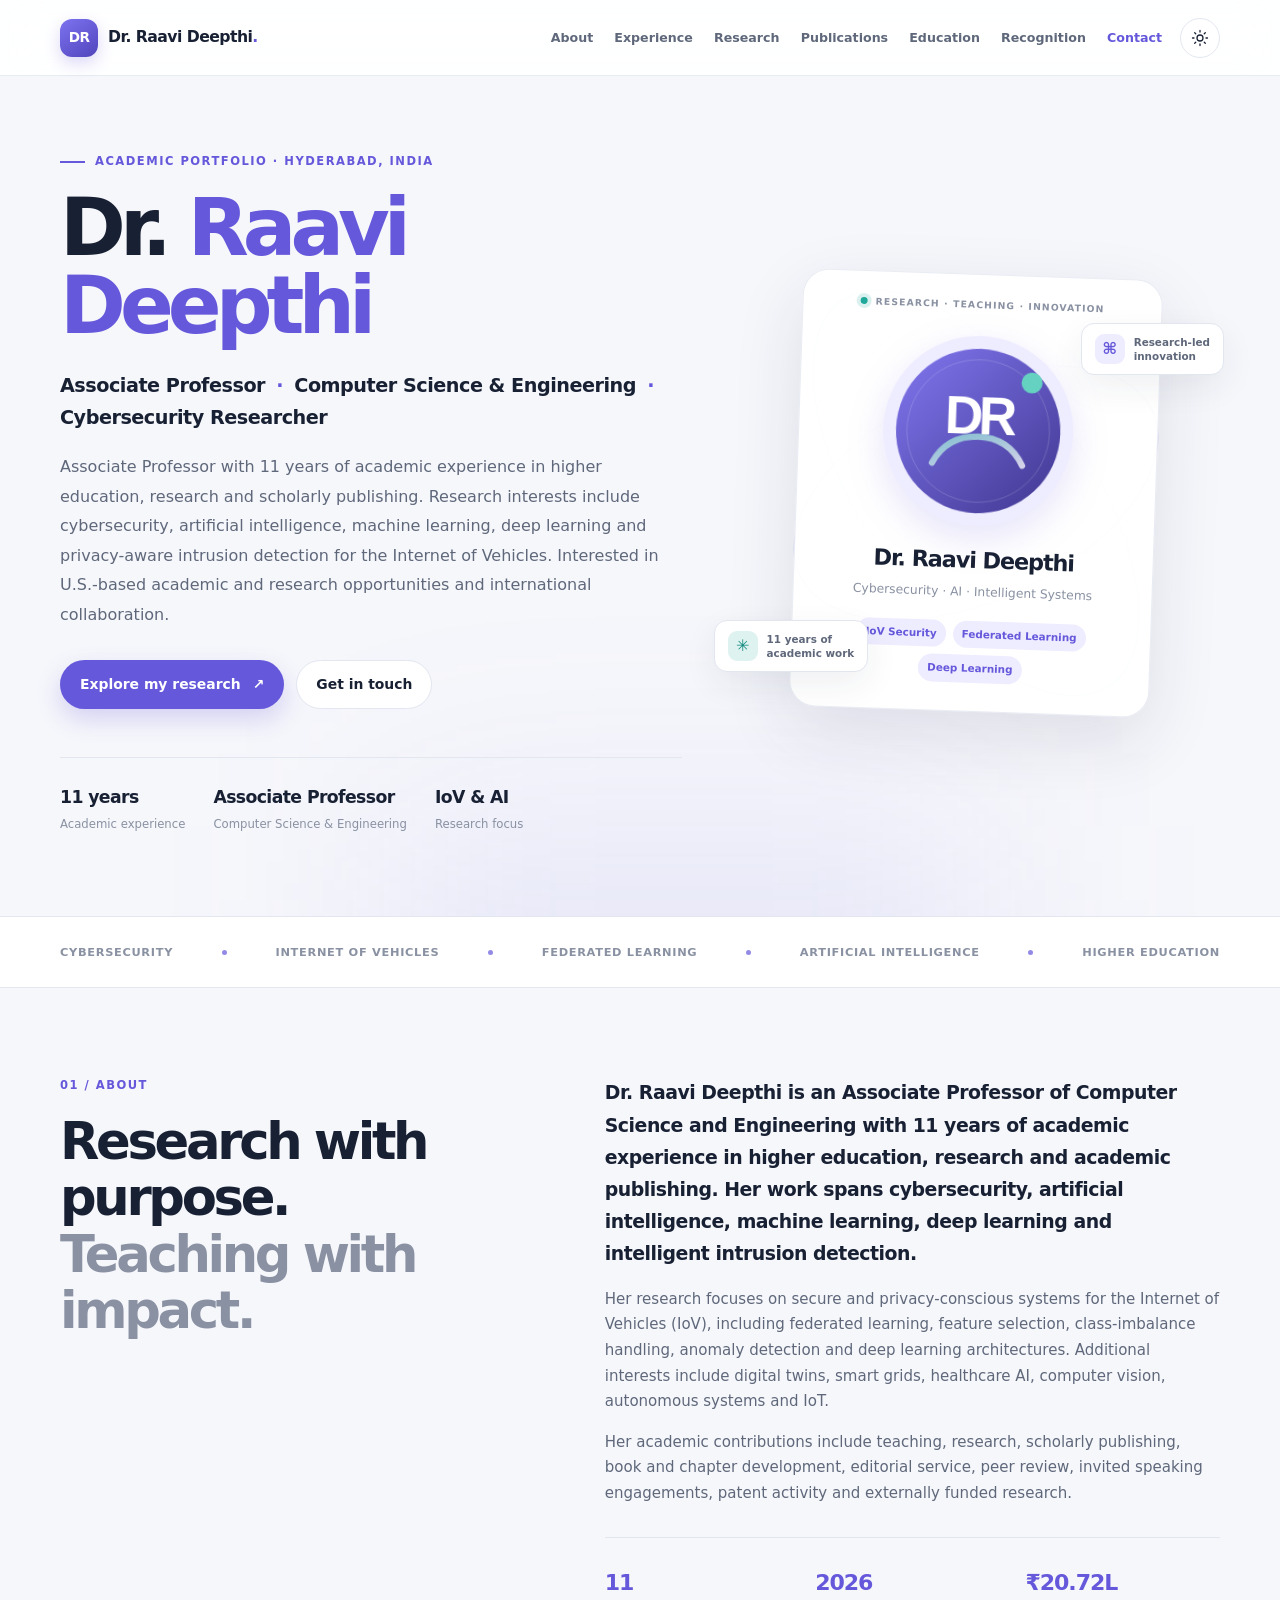
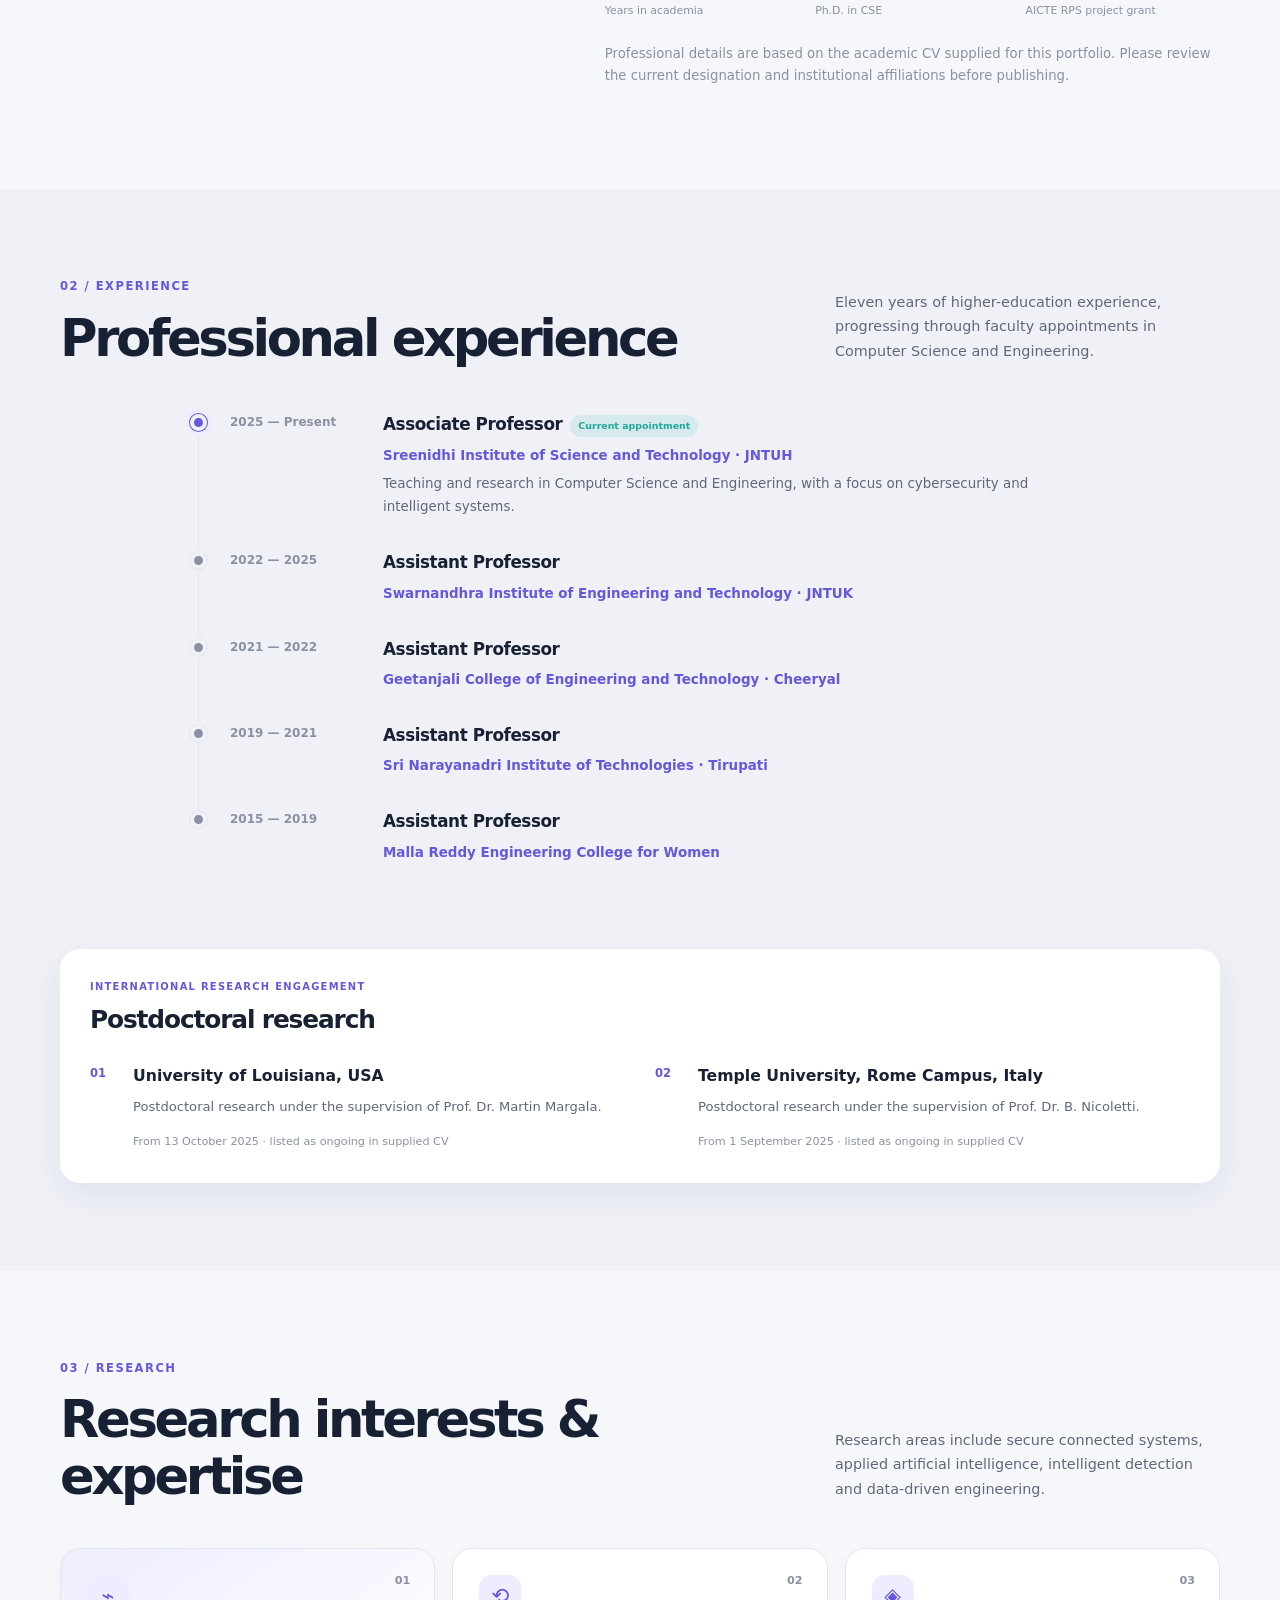
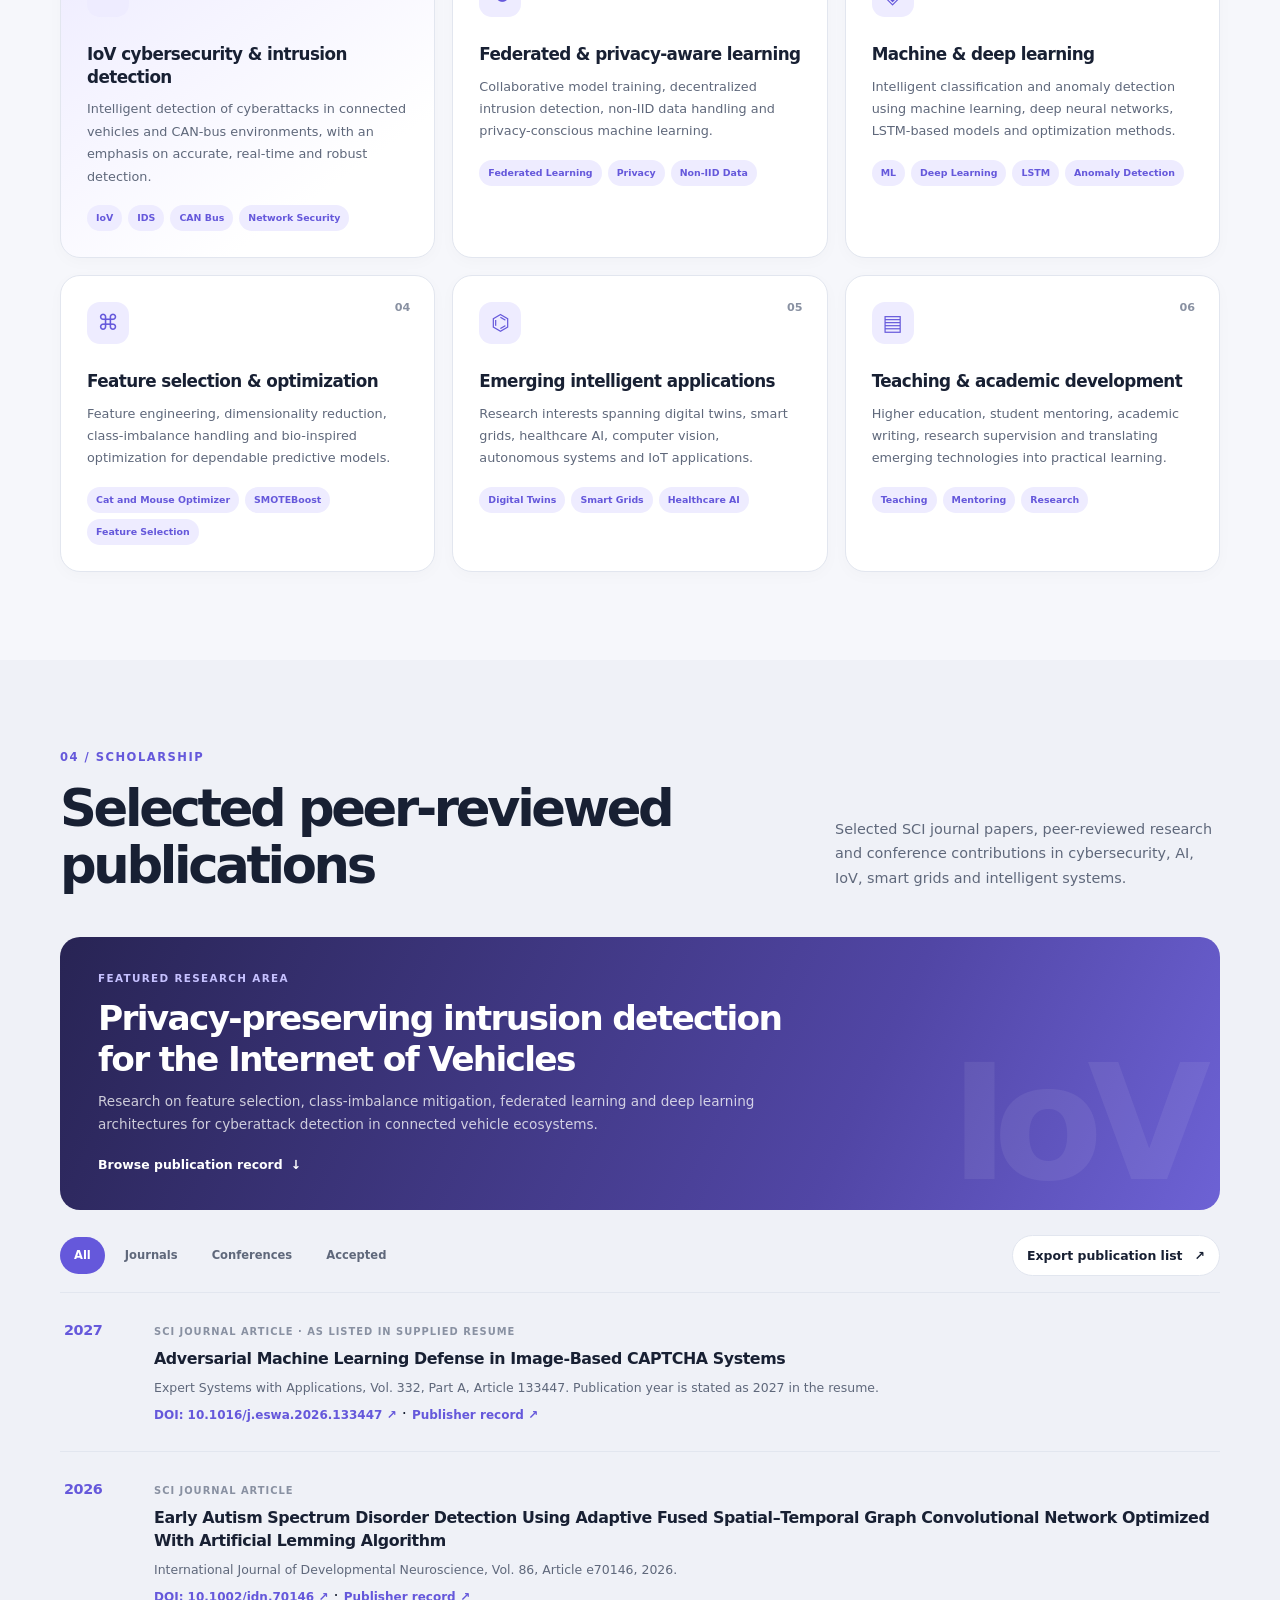
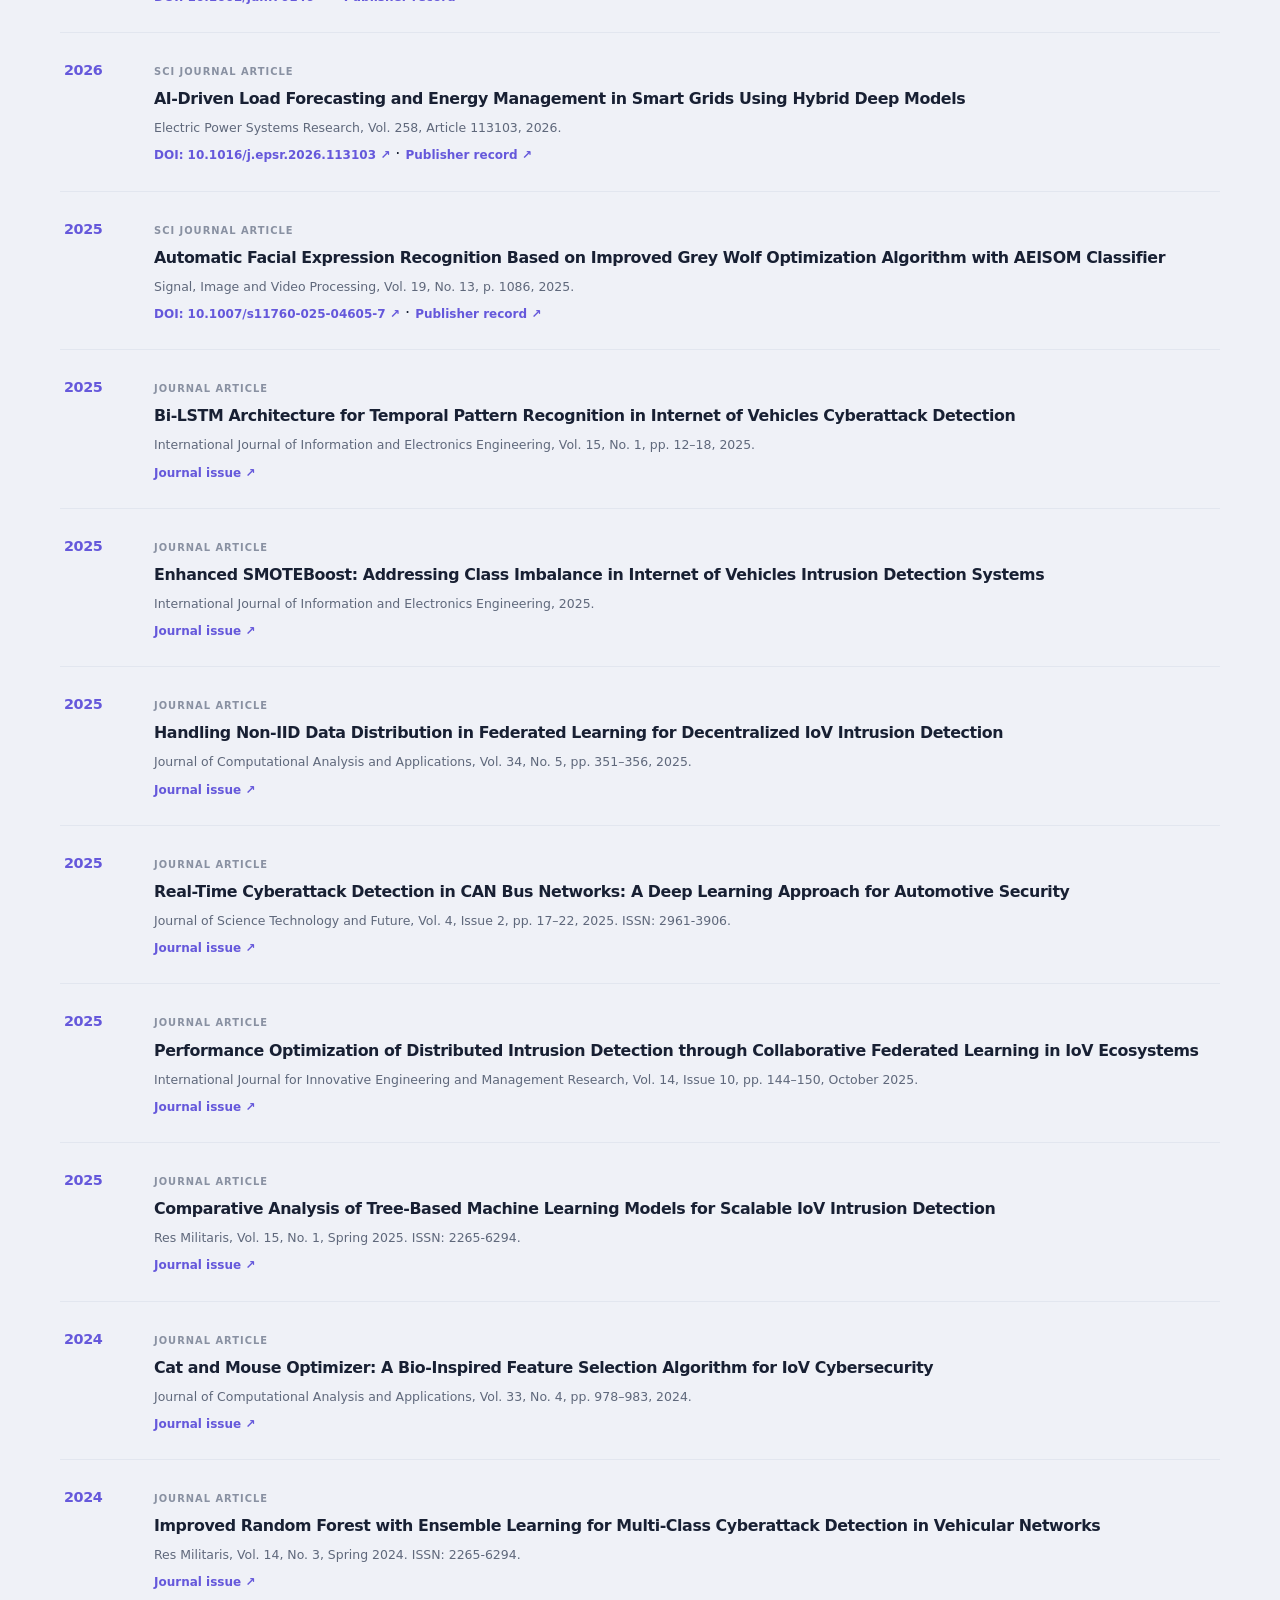
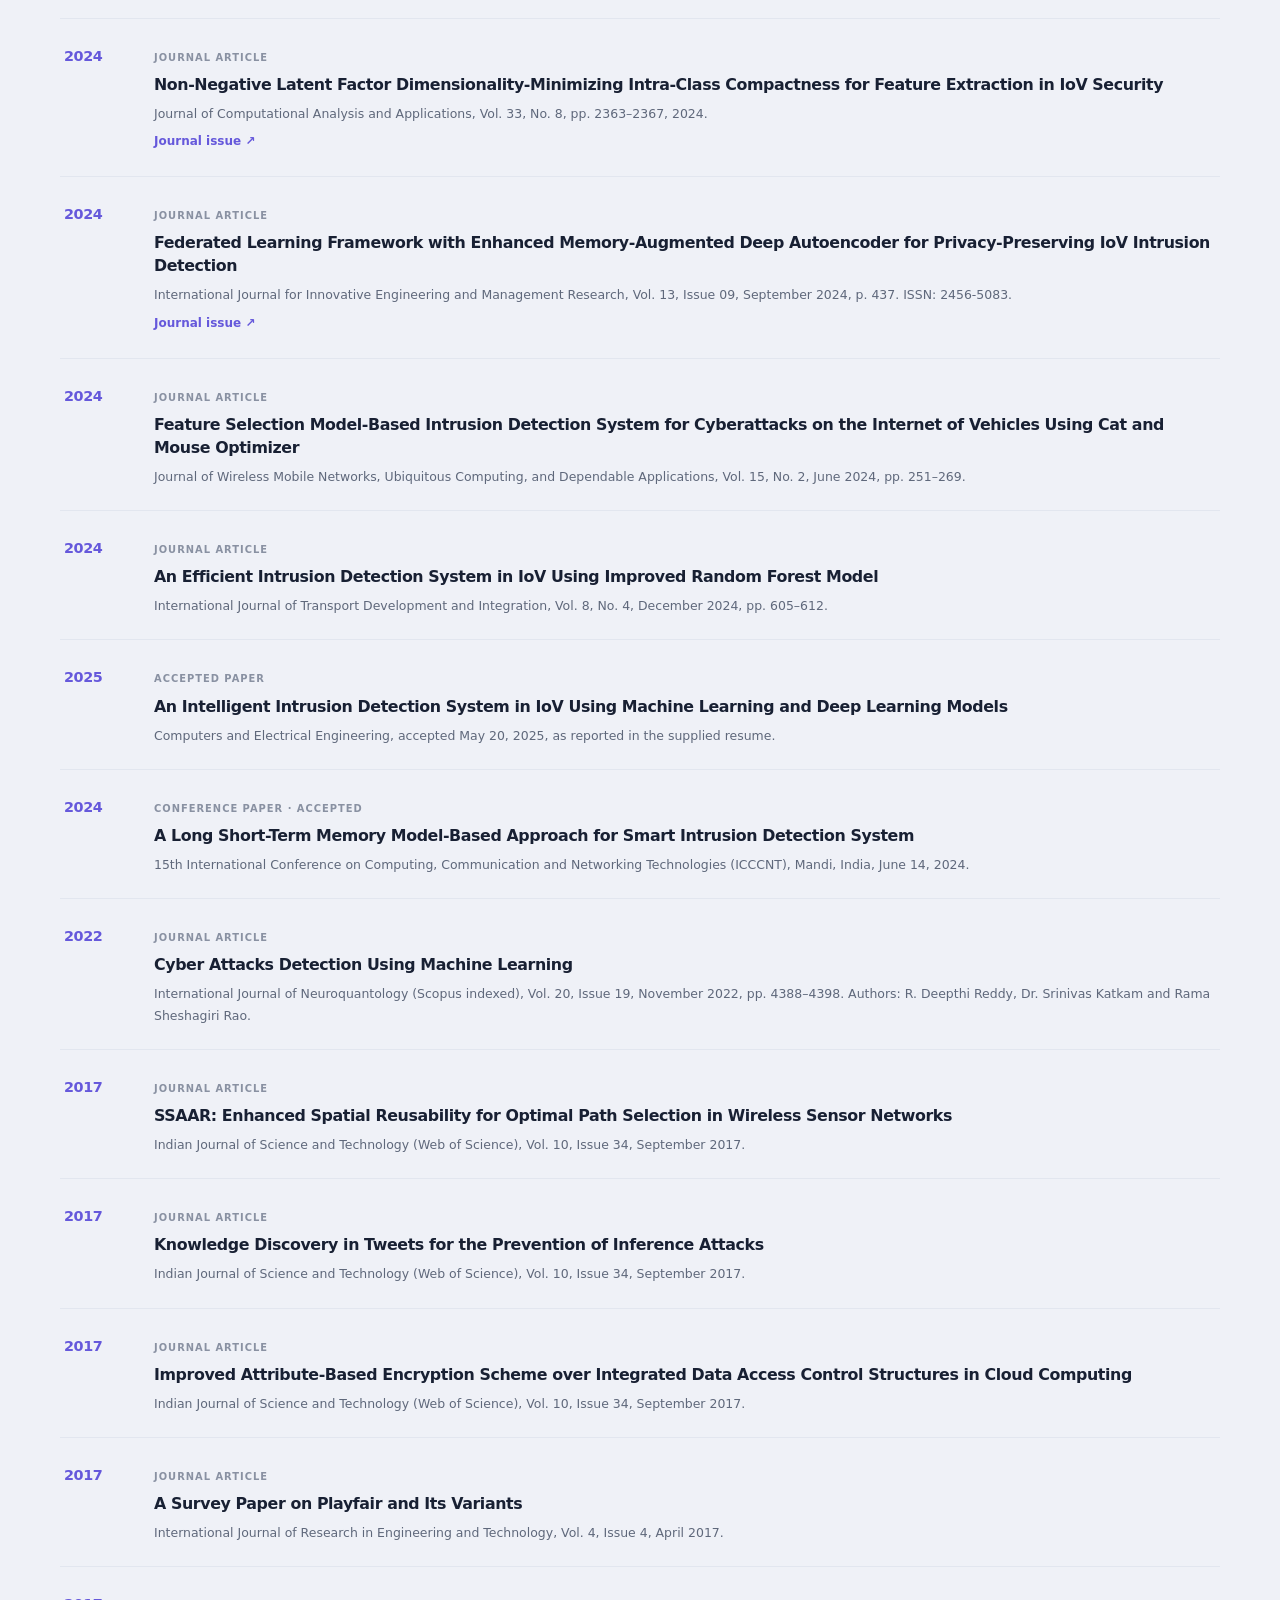
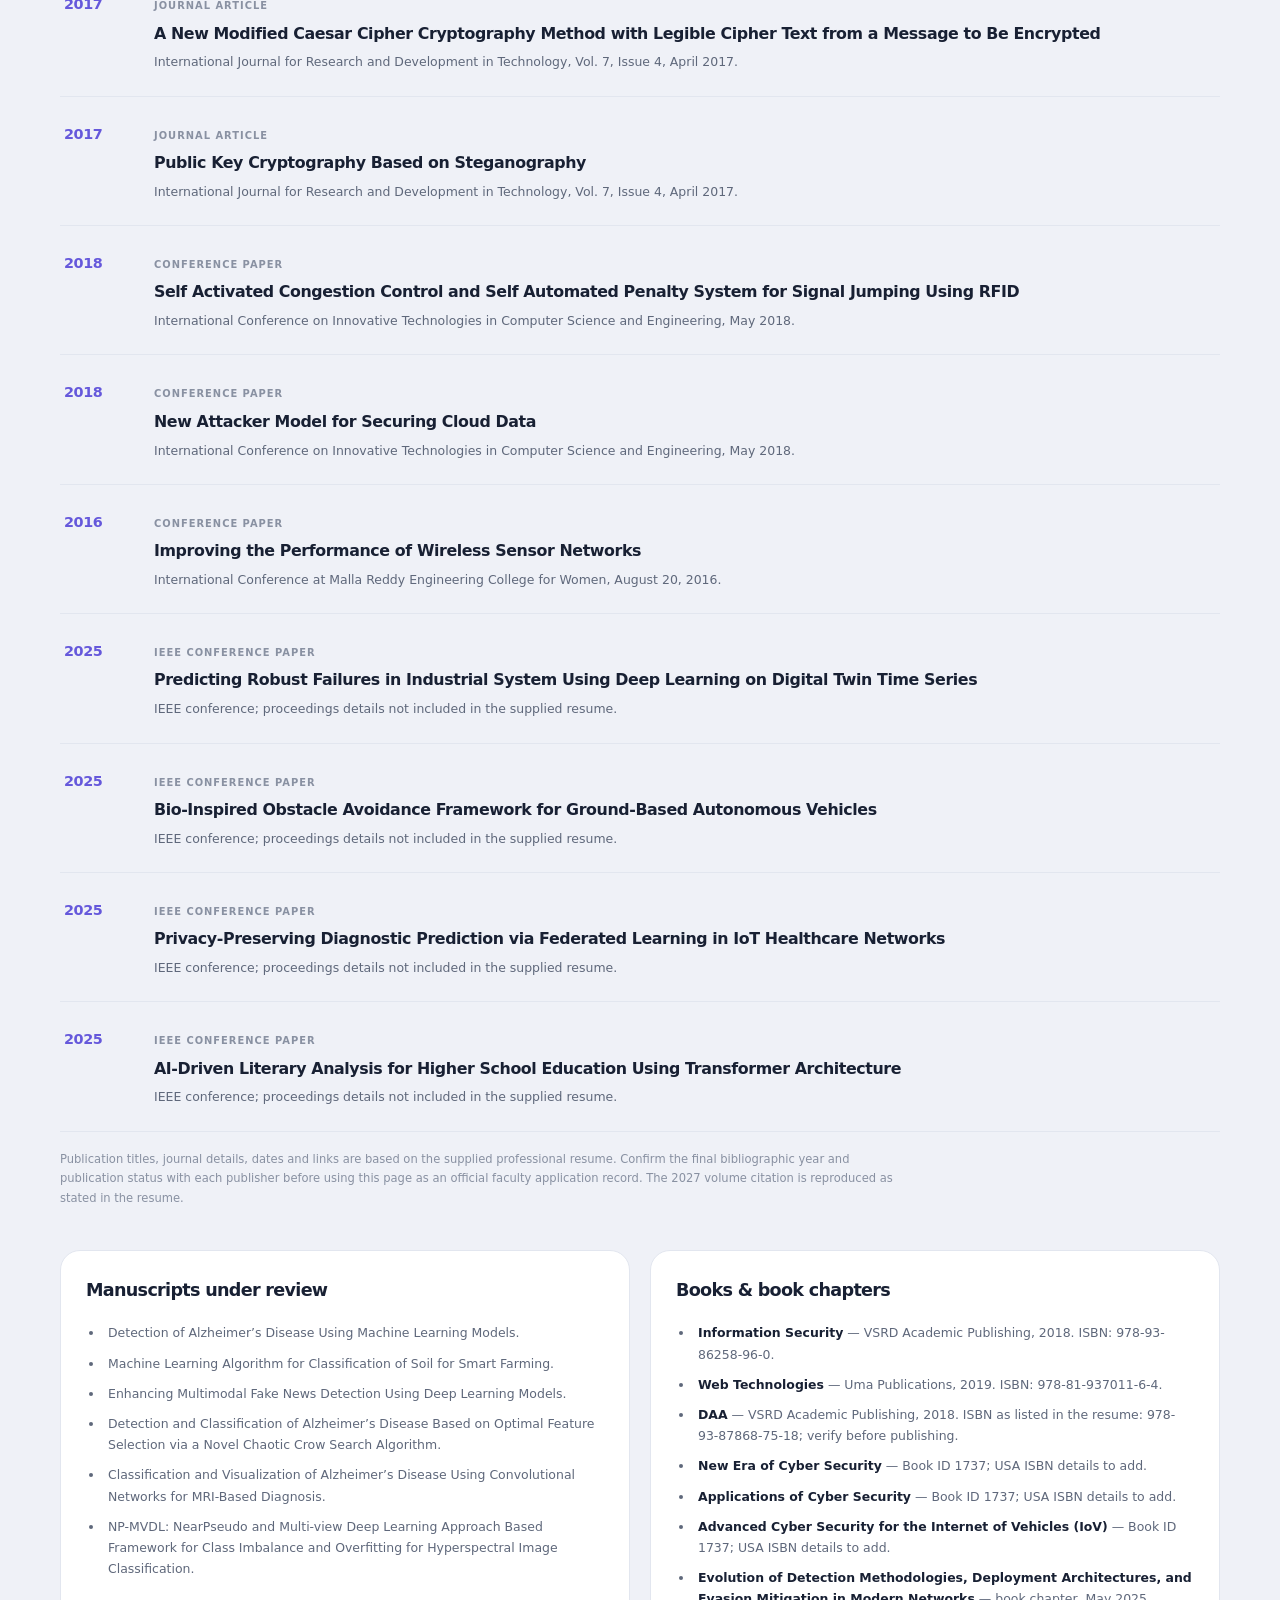
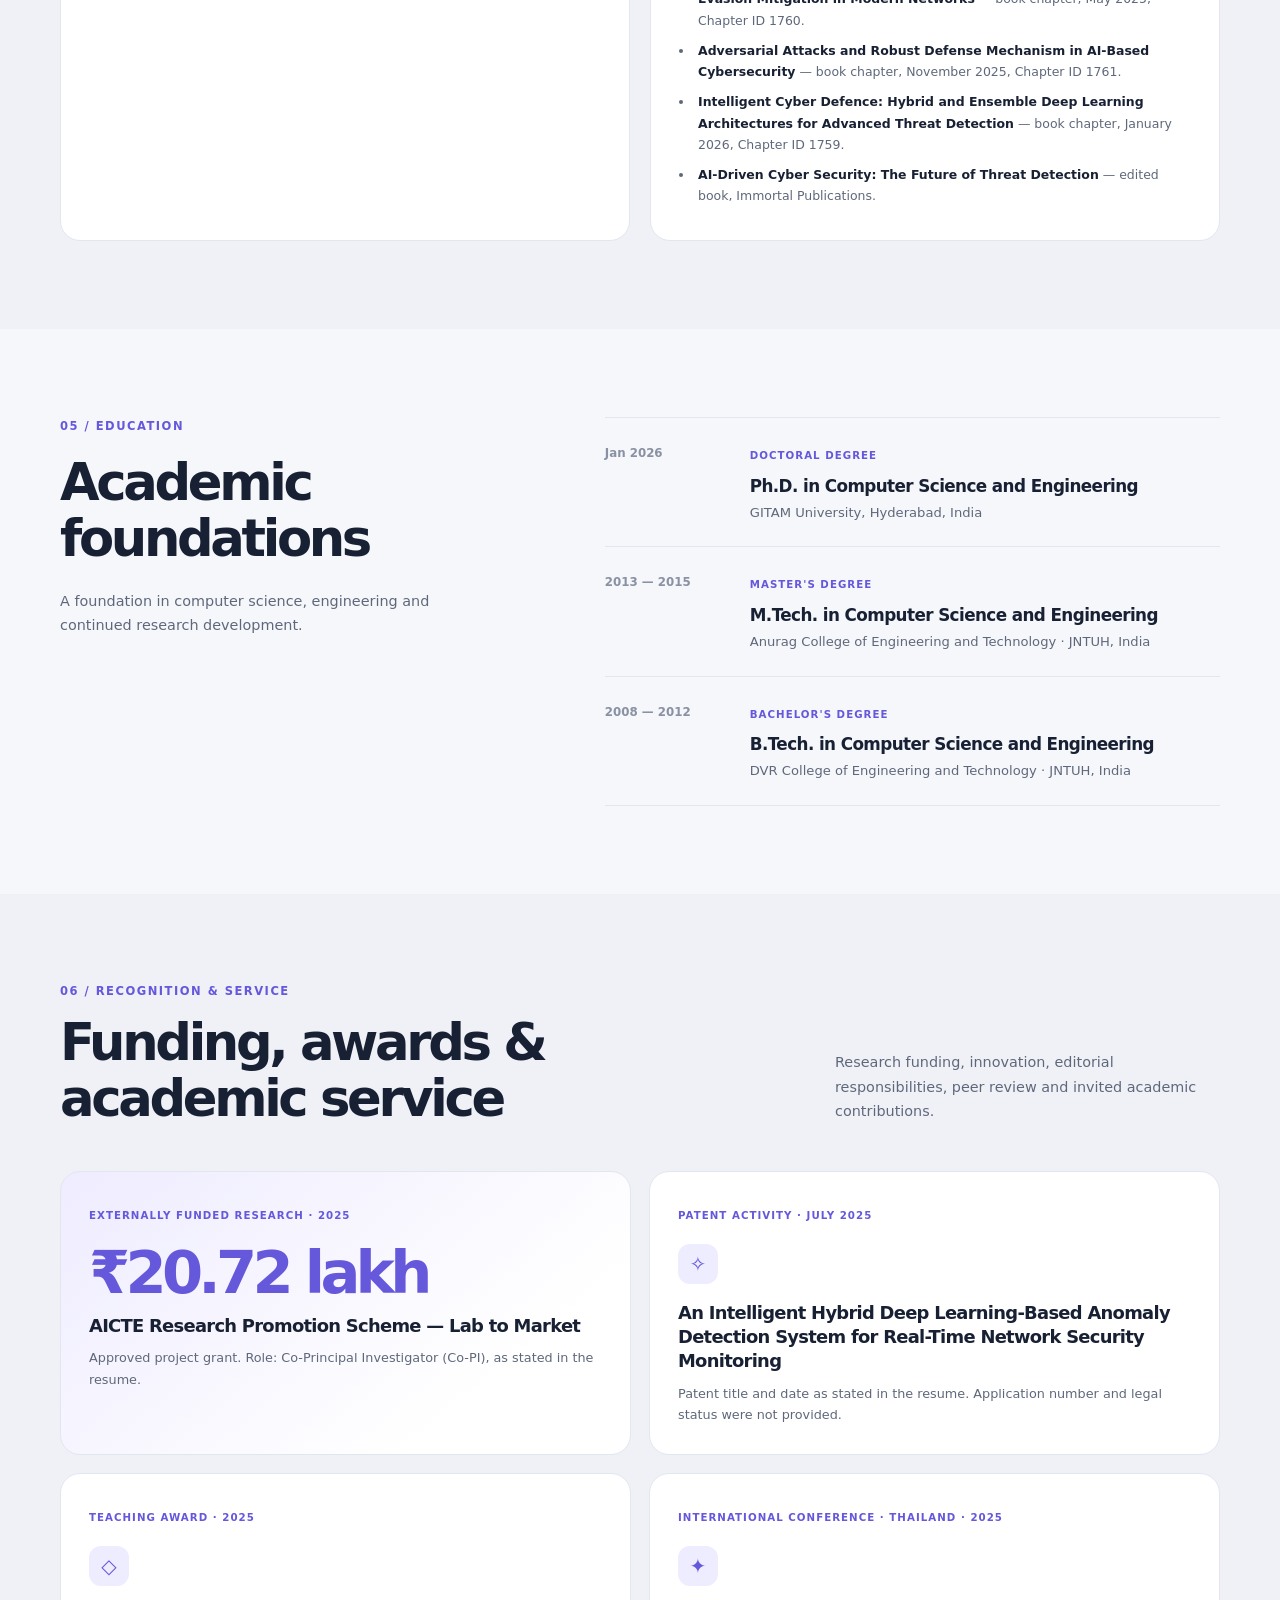
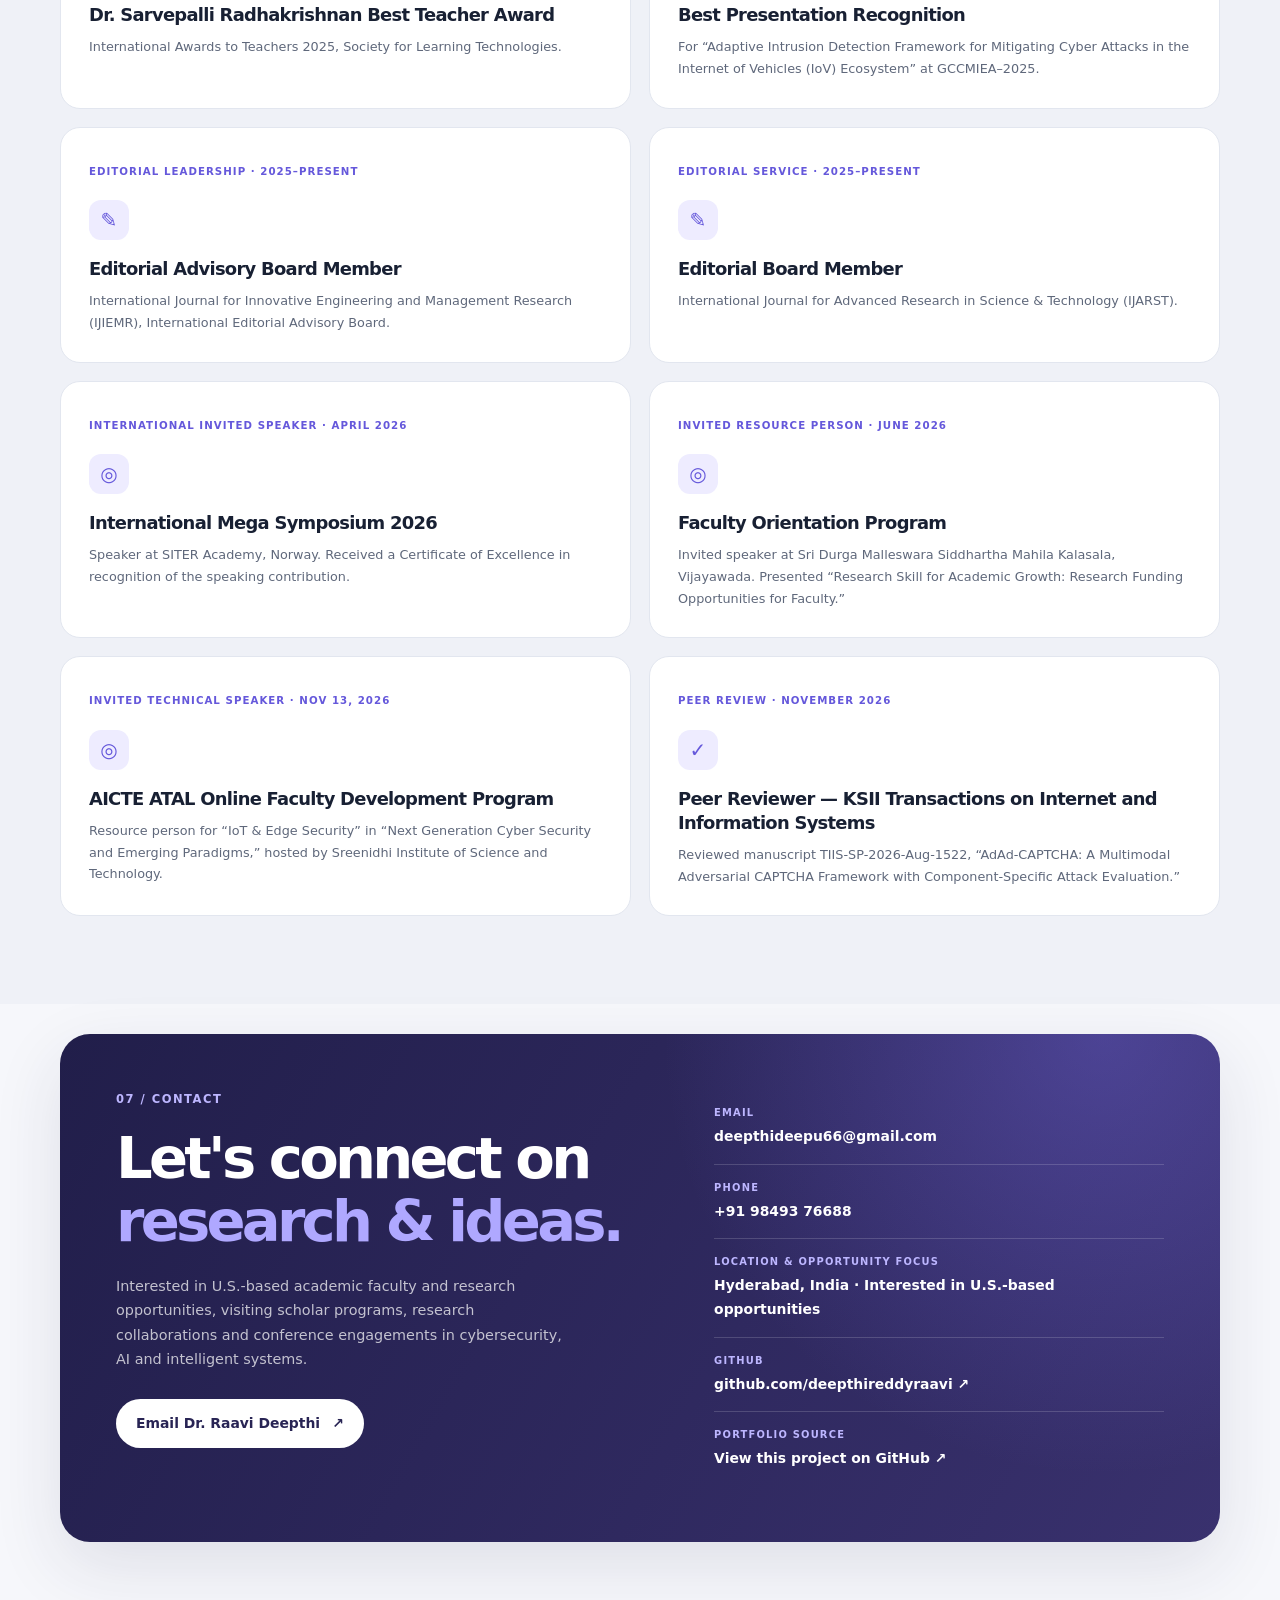
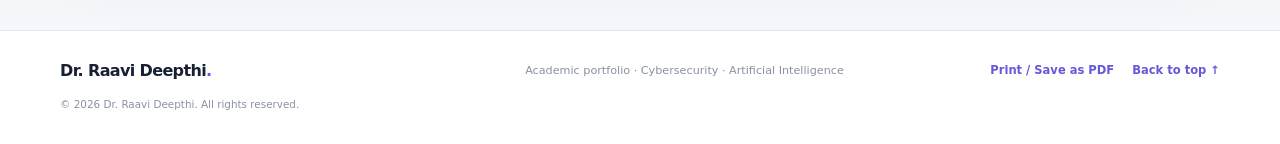
==== commit 238211af: "Align portfolio content with updated U.S.-style professional resume" ====
--- a/index.html
+++ b/index.html
@@ -5,9 +5,9 @@
   <meta name="viewport" content="width=device-width, initial-scale=1">
   <meta name="color-scheme" content="light dark">
   <meta name="theme-color" content="#f6f7fb">
-  <title>Dr. Raavi Deepthi | Computer Science &amp; Engineering Academic, Cybersecurity Researcher</title>
-  <meta name="description" content="Official academic portfolio of Dr. Raavi Deepthi, a Hyderabad-based Computer Science and Engineering academic and researcher in cybersecurity, Internet of Vehicles (IoV), federated learning, artificial intelligence and intrusion detection systems.">
-  <meta name="keywords" content="Dr. Raavi Deepthi, Raavi Deepthi, Computer Science and Engineering, Associate Professor, Academic Researcher, Cybersecurity Researcher, Internet of Vehicles, IoV, Intrusion Detection Systems, Federated Learning, Machine Learning, Deep Learning, Hyderabad">
+  <title>Dr. Raavi Deepthi | Associate Professor, Computer Science &amp; Engineering &amp; Cybersecurity Researcher</title>
+  <meta name="description" content="Dr. Raavi Deepthi is an Associate Professor of Computer Science and Engineering with 11 years of academic experience and research in cybersecurity, Internet of Vehicles, federated learning, AI and intrusion detection. Based in Hyderabad and interested in U.S. academic and research opportunities.">
+  <meta name="keywords" content="Dr. Raavi Deepthi, Raavi Deepthi, Associate Professor, Computer Science and Engineering Professor, Cybersecurity Researcher, Academic Researcher, Research Scientist, Internet of Vehicles, IoV, Intrusion Detection Systems, Federated Learning, Machine Learning, Deep Learning, AI, Hyderabad, United States">
   <meta name="author" content="Dr. Raavi Deepthi">
   <meta name="robots" content="index, follow, max-image-preview:large">
   <link rel="canonical" href="https://deepthireddyraavi.github.io/Dr-Raavi-Deepthi-Reddy/">
@@ -16,16 +16,16 @@
   <link rel="stylesheet" href="css/style.css">
   <meta property="og:type" content="profile">
   <meta property="og:site_name" content="Dr. Raavi Deepthi — Academic Portfolio">
-  <meta property="og:title" content="Dr. Raavi Deepthi | Cybersecurity &amp; AI Researcher">
-  <meta property="og:description" content="Academic experience, research contributions and publications in cybersecurity, Internet of Vehicles, federated learning and intelligent systems.">
+  <meta property="og:title" content="Dr. Raavi Deepthi | Associate Professor &amp; Cybersecurity Researcher">
+  <meta property="og:description" content="Associate Professor with 11 years of academic experience. Explore research, SCI journal papers, academic service and work in cybersecurity, IoV and AI.">
   <meta property="og:url" content="https://deepthireddyraavi.github.io/Dr-Raavi-Deepthi-Reddy/">
   <meta property="og:image" content="https://deepthireddyraavi.github.io/Dr-Raavi-Deepthi-Reddy/assets/og-cover.svg">
   <meta property="og:image:alt" content="Dr. Raavi Deepthi academic portfolio">
   <meta property="profile:first_name" content="Raavi">
   <meta property="profile:last_name" content="Deepthi">
   <meta name="twitter:card" content="summary_large_image">
-  <meta name="twitter:title" content="Dr. Raavi Deepthi | Cybersecurity &amp; AI Researcher">
-  <meta name="twitter:description" content="Academic portfolio featuring research, publications and expertise in cybersecurity, IoV and AI.">
+  <meta name="twitter:title" content="Dr. Raavi Deepthi | Associate Professor &amp; Cybersecurity Researcher">
+  <meta name="twitter:description" content="Associate Professor with 11 years of academic experience in Computer Science, cybersecurity, IoV and AI research.">
   <meta name="twitter:image" content="https://deepthireddyraavi.github.io/Dr-Raavi-Deepthi-Reddy/assets/og-cover.svg">
 
   <script type="application/ld+json">
@@ -39,8 +39,9 @@
         "givenName": "Raavi",
         "additionalName": "Deepthi",
         "honorificPrefix": "Dr.",
-        "jobTitle": "Computer Science and Engineering Academic and Cybersecurity Researcher",
-        "description": "Academic educator and researcher with 11 years of experience and research interests in cybersecurity, Internet of Vehicles, intrusion detection systems, federated learning, artificial intelligence and machine learning.",
+        "jobTitle": "Associate Professor of Computer Science and Engineering; Cybersecurity Researcher",
+        "worksFor": {"@type": "Organization", "name": "Sreenidhi Institute of Science and Technology"},
+        "description": "Associate Professor of Computer Science and Engineering with 11 years of academic experience in teaching and research. Research interests include cybersecurity, Internet of Vehicles, intrusion detection, federated learning, AI, machine learning and deep learning.",
         "email": "mailto:deepthideepu66@gmail.com",
         "telephone": "+91-9849376688",
         "address": {"@type": "PostalAddress", "addressLocality": "Hyderabad", "addressRegion": "Telangana", "addressCountry": "IN"},
@@ -51,7 +52,7 @@
           {"@type": "CollegeOrUniversity", "name": "Anurag College of Engineering and Technology, JNTUH"},
           {"@type": "CollegeOrUniversity", "name": "DVR College of Engineering and Technology, JNTUH"}
         ],
-        "knowsAbout": ["Cybersecurity", "Internet of Vehicles (IoV)", "Intrusion Detection Systems", "Federated Learning", "Artificial Intelligence", "Machine Learning", "Deep Learning", "Network Security", "Feature Selection", "Anomaly Detection", "Digital Twins", "Smart Grids"]
+        "knowsAbout": ["Cybersecurity", "Internet of Vehicles (IoV)", "Intrusion Detection Systems", "Federated Learning", "Artificial Intelligence", "Machine Learning", "Deep Learning", "Network Security", "Feature Selection", "Anomaly Detection", "Digital Twins", "Smart Grids", "Computer Vision", "Healthcare AI", "Academic Teaching", "Research Mentoring", "Information Security"]
       },
       {
         "@type": "ProfilePage",
@@ -99,7 +100,7 @@
       <nav class="primary-navigation" id="primary-navigation" aria-label="Primary navigation">
         <a href="#about">About</a><a href="#experience">Experience</a><a href="#research">Research</a><a href="#publications">Publications</a><a href="#education">Education</a><a href="#recognition">Recognition</a><a class="nav-contact" href="#contact">Contact</a>
       </nav>
-      <button class="theme-toggle icon-button" id="theme-toggle" type="button" aria-label="Switch to dark theme" title="Toggle colour theme">
+      <button class="theme-toggle icon-button" id="theme-toggle" type="button" aria-label="Switch to dark theme" title="Toggle color theme">
         <svg class="sun-icon" viewBox="0 0 24 24" aria-hidden="true"><circle cx="12" cy="12" r="4"/><path d="M12 2v2m0 16v2M4.93 4.93l1.42 1.42m11.3 11.3 1.42 1.42M2 12h2m16 0h2M4.93 19.07l1.42-1.42m11.3-11.3 1.42-1.42"/></svg>
         <svg class="moon-icon" viewBox="0 0 24 24" aria-hidden="true"><path d="M20.2 15.4A8.5 8.5 0 0 1 8.6 3.8 8.6 8.6 0 1 0 20.2 15.4Z"/></svg>
       </button>
@@ -112,15 +113,15 @@
         <div class="hero-copy">
           <p class="eyebrow"><span class="eyebrow-line"></span> Academic portfolio · Hyderabad, India</p>
           <h1 id="hero-title">Dr. <span class="accent-text">Raavi Deepthi</span></h1>
-          <p class="hero-role">Computer Science &amp; Engineering Academic <span aria-hidden="true">·</span> Cybersecurity Researcher</p>
-          <p class="hero-description">Educator and researcher working at the intersection of cybersecurity, artificial intelligence and intelligent systems, with a research focus on privacy-aware intrusion detection for the Internet of Vehicles.</p>
+          <p class="hero-role">Associate Professor <span aria-hidden="true">·</span> Computer Science &amp; Engineering <span aria-hidden="true">·</span> Cybersecurity Researcher</p>
+          <p class="hero-description">Associate Professor with 11 years of academic experience in higher education, research and scholarly publishing. Research interests include cybersecurity, artificial intelligence, machine learning, deep learning and privacy-aware intrusion detection for the Internet of Vehicles. Interested in U.S.-based academic and research opportunities and international collaboration.</p>
           <div class="hero-actions">
             <a class="button button-primary" href="#publications">Explore my research <span aria-hidden="true">↗</span></a>
             <a class="button button-secondary" href="#contact">Get in touch</a>
           </div>
           <div class="hero-meta" aria-label="Professional highlights">
             <div><strong>11 years</strong><span>Academic experience</span></div>
-            <div><strong>Ph.D. in CSE</strong><span>GITAM University · 2026</span></div>
+            <div><strong>Associate Professor</strong><span>Computer Science &amp; Engineering</span></div>
             <div><strong>IoV &amp; AI</strong><span>Research focus</span></div>
           </div>
         </div>
@@ -148,9 +149,9 @@
       <div class="container content-grid">
         <div class="section-intro"><p class="eyebrow">01 / About</p><h2 id="about-title">Research with purpose.<br><span class="muted-heading">Teaching with impact.</span></h2></div>
         <div class="about-content">
-          <p class="lead-copy">I am Dr. Raavi Deepthi, a Computer Science and Engineering academic with 11 years of experience in higher education, research and academic publishing. My work spans cybersecurity, artificial intelligence, machine learning, deep learning and intelligent intrusion detection.</p>
-          <p>My core research explores secure and privacy-conscious systems for the Internet of Vehicles (IoV), including federated learning, feature selection, class-imbalance handling, anomaly detection and deep learning architectures. I am also interested in applying intelligent computing to digital twins, smart grids, healthcare and autonomous systems.</p>
-          <p>Alongside research, I contribute to teaching, scholarly writing, book and chapter development, patent activity and externally supported research. I value collaborative work that connects rigorous research with practical challenges in engineering and society.</p>
+          <p class="lead-copy">Dr. Raavi Deepthi is an Associate Professor of Computer Science and Engineering with 11 years of academic experience in higher education, research and academic publishing. Her work spans cybersecurity, artificial intelligence, machine learning, deep learning and intelligent intrusion detection.</p>
+          <p>Her research focuses on secure and privacy-conscious systems for the Internet of Vehicles (IoV), including federated learning, feature selection, class-imbalance handling, anomaly detection and deep learning architectures. Additional interests include digital twins, smart grids, healthcare AI, computer vision, autonomous systems and IoT.</p>
+          <p>Her academic contributions include teaching, research, scholarly publishing, book and chapter development, editorial service, peer review, invited speaking engagements, patent activity and externally funded research.</p>
           <div class="about-facts"><div class="fact-item"><span class="fact-number">11</span><span class="fact-label">Years in academia</span></div><div class="fact-item"><span class="fact-number">2026</span><span class="fact-label">Ph.D. in CSE</span></div><div class="fact-item"><span class="fact-number">₹20.72L</span><span class="fact-label">AICTE RPS project grant</span></div></div>
           <p class="small-note">Professional details are based on the academic CV supplied for this portfolio. Please review the current designation and institutional affiliations before publishing.</p>
         </div>
@@ -159,9 +160,9 @@
 
     <section class="section section-tint" id="experience" aria-labelledby="experience-title">
       <div class="container">
-        <div class="section-heading"><div><p class="eyebrow">02 / Experience</p><h2 id="experience-title">Academic journey</h2></div><p class="section-summary">A professional journey shaped by teaching, mentoring, research and continuous learning.</p></div>
+        <div class="section-heading"><div><p class="eyebrow">02 / Experience</p><h2 id="experience-title">Professional experience</h2></div><p class="section-summary">Eleven years of higher-education experience, progressing through faculty appointments in Computer Science and Engineering.</p></div>
         <div class="timeline">
-          <article class="timeline-item current"><div class="timeline-marker" aria-hidden="true"></div><div class="timeline-date">2025 — Present</div><div class="timeline-card"><div class="timeline-card-heading"><h3>Assistant Professor</h3><span class="current-label">Current · per experience section of CV</span></div><p class="institution">Sreenidhi Institute of Science and Technology · JNTUH</p><p>Teaching and research in Computer Science and Engineering, with a focus on cybersecurity and intelligent systems.</p></div></article>
+          <article class="timeline-item current"><div class="timeline-marker" aria-hidden="true"></div><div class="timeline-date">2025 — Present</div><div class="timeline-card"><div class="timeline-card-heading"><h3>Associate Professor</h3><span class="current-label">Current appointment</span></div><p class="institution">Sreenidhi Institute of Science and Technology · JNTUH</p><p>Teaching and research in Computer Science and Engineering, with a focus on cybersecurity and intelligent systems.</p></div></article>
           <article class="timeline-item"><div class="timeline-marker" aria-hidden="true"></div><div class="timeline-date">2022 — 2025</div><div class="timeline-card"><h3>Assistant Professor</h3><p class="institution">Swarnandhra Institute of Engineering and Technology · JNTUK</p></div></article>
           <article class="timeline-item"><div class="timeline-marker" aria-hidden="true"></div><div class="timeline-date">2021 — 2022</div><div class="timeline-card"><h3>Assistant Professor</h3><p class="institution">Geetanjali College of Engineering and Technology · Cheeryal</p></div></article>
           <article class="timeline-item"><div class="timeline-marker" aria-hidden="true"></div><div class="timeline-date">2019 — 2021</div><div class="timeline-card"><h3>Assistant Professor</h3><p class="institution">Sri Narayanadri Institute of Technologies · Tirupati</p></div></article>
@@ -179,7 +180,7 @@
 
     <section class="section" id="research" aria-labelledby="research-title">
       <div class="container">
-        <div class="section-heading"><div><p class="eyebrow">03 / Research</p><h2 id="research-title">Research interests &amp; expertise</h2></div><p class="section-summary">Building intelligent, secure and adaptive systems for connected and data-driven environments.</p></div>
+        <div class="section-heading"><div><p class="eyebrow">03 / Research</p><h2 id="research-title">Research interests &amp; expertise</h2></div><p class="section-summary">Research areas include secure connected systems, applied artificial intelligence, intelligent detection and data-driven engineering.</p></div>
         <div class="research-grid">
           <article class="research-card research-card-featured"><span class="research-number">01</span><div class="research-icon" aria-hidden="true">⌁</div><h3>IoV cybersecurity &amp; intrusion detection</h3><p>Intelligent detection of cyberattacks in connected vehicles and CAN-bus environments, with an emphasis on accurate, real-time and robust detection.</p><div class="tag-list"><span>IoV</span><span>IDS</span><span>CAN Bus</span><span>Network Security</span></div></article>
           <article class="research-card"><span class="research-number">02</span><div class="research-icon" aria-hidden="true">⟲</div><h3>Federated &amp; privacy-aware learning</h3><p>Collaborative model training, decentralized intrusion detection, non-IID data handling and privacy-conscious machine learning.</p><div class="tag-list"><span>Federated Learning</span><span>Privacy</span><span>Non-IID Data</span></div></article>
@@ -193,7 +194,7 @@
 
     <section class="section section-tint" id="publications" aria-labelledby="publications-title">
       <div class="container">
-        <div class="section-heading publication-heading"><div><p class="eyebrow">04 / Scholarship</p><h2 id="publications-title">Selected publications</h2></div><p class="section-summary">Research contributions across Internet of Vehicles security, machine learning, networks and intelligent systems.</p></div>
+        <div class="section-heading publication-heading"><div><p class="eyebrow">04 / Scholarship</p><h2 id="publications-title">Selected peer-reviewed publications</h2></div><p class="section-summary">Selected SCI journal papers, peer-reviewed research and conference contributions in cybersecurity, AI, IoV, smart grids and intelligent systems.</p></div>
         <div class="publication-feature"><div class="publication-feature-label">Featured research area</div><h3>Privacy-preserving intrusion detection for the Internet of Vehicles</h3><p>Research on feature selection, class-imbalance mitigation, federated learning and deep learning architectures for cyberattack detection in connected vehicle ecosystems.</p><a href="#publication-list" class="text-link">Browse publication record <span aria-hidden="true">↓</span></a></div>
         <div class="publication-controls">
           <div class="filter-buttons" role="group" aria-label="Filter publications">
@@ -205,43 +206,46 @@
           <button class="button button-small button-secondary" id="export-publications" type="button">Export publication list <span aria-hidden="true">↗</span></button>
         </div>
         <div class="publication-list" id="publication-list">
-          <article class="publication-item" data-category="journal"><span class="publication-year">2025</span><div><span class="publication-type">Journal article</span><h3>Performance Optimization of Distributed Intrusion Detection through Collaborative Federated Learning in IoV Ecosystems</h3><p><em>International Journal for Innovative Engineering and Management Research</em>, Vol. 14, Issue 10, pp. 144–150, October 2025.</p><a href="https://doi.org/10.48047/IJIEMR/V14/ISSUE10/16" target="_blank" rel="noopener noreferrer" class="doi-link">DOI: 10.48047/IJIEMR/V14/ISSUE10/16 ↗</a></div></article>
-          <article class="publication-item" data-category="journal"><span class="publication-year">2025</span><div><span class="publication-type">Journal article</span><h3>Handling Non-IID Data Distribution in Federated Learning for Decentralized IoV Intrusion Detection</h3><p><em>Journal of Computational Analysis and Applications</em>, Vol. 34, No. 5, pp. 351–356, 2025.</p></div></article>
-          <article class="publication-item" data-category="journal"><span class="publication-year">2025</span><div><span class="publication-type">Journal article</span><h3>Real-Time Cyberattack Detection in CAN Bus Networks: A Deep Learning Approach for Automotive Security</h3><p><em>Journal of Science Technology and Future</em>, Vol. 4, Issue 2, pp. 17–22, 2025. ISSN: 2961-3906.</p></div></article>
-          <article class="publication-item" data-category="journal"><span class="publication-year">2025</span><div><span class="publication-type">Journal article</span><h3>Bi-LSTM Architecture for Temporal Pattern Recognition in Internet of Vehicles Cyberattack Detection</h3><p><em>International Journal of Information and Electronics Engineering</em>, Vol. 15, No. 1, pp. 12–18, 2025. DOI supplied in CV: 10.48047/1vzeqw30.</p></div></article>
-          <article class="publication-item" data-category="journal"><span class="publication-year">2025</span><div><span class="publication-type">Journal article</span><h3>Enhanced SMOTEBoost: Addressing Class Imbalance in Internet of Vehicles Intrusion Detection Systems</h3><p><em>International Journal of Information and Electronics Engineering</em>, 2025. Volume, issue and pages not stated in supplied CV.</p></div></article>
+          <article class="publication-item" data-category="journal"><span class="publication-year">2027</span><div><span class="publication-type">SCI journal article · as listed in supplied resume</span><h3>Adversarial Machine Learning Defense in Image-Based CAPTCHA Systems</h3><p><em>Expert Systems with Applications</em>, Vol. 332, Part A, Article 133447. Publication year is stated as 2027 in the resume.</p><a href="https://doi.org/10.1016/j.eswa.2026.133447" target="_blank" rel="noopener noreferrer" class="doi-link">DOI: 10.1016/j.eswa.2026.133447 ↗</a> · <a href="https://www.sciencedirect.com/science/article/abs/pii/S0957417426023560" target="_blank" rel="noopener noreferrer" class="doi-link">Publisher record ↗</a></div></article>
+          <article class="publication-item" data-category="journal"><span class="publication-year">2026</span><div><span class="publication-type">SCI journal article</span><h3>Early Autism Spectrum Disorder Detection Using Adaptive Fused Spatial–Temporal Graph Convolutional Network Optimized With Artificial Lemming Algorithm</h3><p><em>International Journal of Developmental Neuroscience</em>, Vol. 86, Article e70146, 2026.</p><a href="https://doi.org/10.1002/jdn.70146" target="_blank" rel="noopener noreferrer" class="doi-link">DOI: 10.1002/jdn.70146 ↗</a> · <a href="https://onlinelibrary.wiley.com/doi/abs/10.1002/jdn.70146" target="_blank" rel="noopener noreferrer" class="doi-link">Publisher record ↗</a></div></article>
+          <article class="publication-item" data-category="journal"><span class="publication-year">2026</span><div><span class="publication-type">SCI journal article</span><h3>AI-Driven Load Forecasting and Energy Management in Smart Grids Using Hybrid Deep Models</h3><p><em>Electric Power Systems Research</em>, Vol. 258, Article 113103, 2026.</p><a href="https://doi.org/10.1016/j.epsr.2026.113103" target="_blank" rel="noopener noreferrer" class="doi-link">DOI: 10.1016/j.epsr.2026.113103 ↗</a> · <a href="https://www.sciencedirect.com/science/article/abs/pii/S0378779626003962" target="_blank" rel="noopener noreferrer" class="doi-link">Publisher record ↗</a></div></article>
+          <article class="publication-item" data-category="journal"><span class="publication-year">2025</span><div><span class="publication-type">SCI journal article</span><h3>Automatic Facial Expression Recognition Based on Improved Grey Wolf Optimization Algorithm with AEISOM Classifier</h3><p><em>Signal, Image and Video Processing</em>, Vol. 19, No. 13, p. 1086, 2025.</p><a href="https://doi.org/10.1007/s11760-025-04605-7" target="_blank" rel="noopener noreferrer" class="doi-link">DOI: 10.1007/s11760-025-04605-7 ↗</a> · <a href="https://link.springer.com/article/10.1007/s11760-025-04605-7" target="_blank" rel="noopener noreferrer" class="doi-link">Publisher record ↗</a></div></article>
+          <article class="publication-item" data-category="journal"><span class="publication-year">2025</span><div><span class="publication-type">Journal article</span><h3>Bi-LSTM Architecture for Temporal Pattern Recognition in Internet of Vehicles Cyberattack Detection</h3><p><em>International Journal of Information and Electronics Engineering</em>, Vol. 15, No. 1, pp. 12–18, 2025.</p><a href="https://ijiee.org/index.php/ijiee/issue/view/69" target="_blank" rel="noopener noreferrer" class="doi-link">Journal issue ↗</a></div></article>
+          <article class="publication-item" data-category="journal"><span class="publication-year">2025</span><div><span class="publication-type">Journal article</span><h3>Enhanced SMOTEBoost: Addressing Class Imbalance in Internet of Vehicles Intrusion Detection Systems</h3><p><em>International Journal of Information and Electronics Engineering</em>, 2025.</p><a href="https://ijiee.org/index.php/ijiee/issue/view/65" target="_blank" rel="noopener noreferrer" class="doi-link">Journal issue ↗</a></div></article>
+          <article class="publication-item" data-category="journal"><span class="publication-year">2025</span><div><span class="publication-type">Journal article</span><h3>Handling Non-IID Data Distribution in Federated Learning for Decentralized IoV Intrusion Detection</h3><p><em>Journal of Computational Analysis and Applications</em>, Vol. 34, No. 5, pp. 351–356, 2025.</p><a href="https://www.eudoxuspress.com/index.php/pub/issue/view/93" target="_blank" rel="noopener noreferrer" class="doi-link">Journal issue ↗</a></div></article>
+          <article class="publication-item" data-category="journal"><span class="publication-year">2025</span><div><span class="publication-type">Journal article</span><h3>Real-Time Cyberattack Detection in CAN Bus Networks: A Deep Learning Approach for Automotive Security</h3><p><em>Journal of Science Technology and Future</em>, Vol. 4, Issue 2, pp. 17–22, 2025. ISSN: 2961-3906.</p><a href="https://apexpub.org/jstf/issue?volume=Volume%20-4&amp;issue=Issue%20-2&amp;year=2025" target="_blank" rel="noopener noreferrer" class="doi-link">Journal issue ↗</a></div></article>
+          <article class="publication-item" data-category="journal"><span class="publication-year">2025</span><div><span class="publication-type">Journal article</span><h3>Performance Optimization of Distributed Intrusion Detection through Collaborative Federated Learning in IoV Ecosystems</h3><p><em>International Journal for Innovative Engineering and Management Research</em>, Vol. 14, Issue 10, pp. 144–150, October 2025.</p><a href="https://ijiemr.org/downloads/Volume-14/ISSUE-10" target="_blank" rel="noopener noreferrer" class="doi-link">Journal issue ↗</a></div></article>
+          <article class="publication-item" data-category="journal"><span class="publication-year">2025</span><div><span class="publication-type">Journal article</span><h3>Comparative Analysis of Tree-Based Machine Learning Models for Scalable IoV Intrusion Detection</h3><p><em>Res Militaris</em>, Vol. 15, No. 1, Spring 2025. ISSN: 2265-6294.</p><a href="https://resmilitaris.net/issue?volume=Volume%20-15&amp;issue=Issue%20-1&amp;year=2025" target="_blank" rel="noopener noreferrer" class="doi-link">Journal issue ↗</a></div></article>
+          <article class="publication-item" data-category="journal"><span class="publication-year">2024</span><div><span class="publication-type">Journal article</span><h3>Cat and Mouse Optimizer: A Bio-Inspired Feature Selection Algorithm for IoV Cybersecurity</h3><p><em>Journal of Computational Analysis and Applications</em>, Vol. 33, No. 4, pp. 978–983, 2024.</p><a href="https://www.eudoxuspress.com/index.php/pub/issue/view/83" target="_blank" rel="noopener noreferrer" class="doi-link">Journal issue ↗</a></div></article>
+          <article class="publication-item" data-category="journal"><span class="publication-year">2024</span><div><span class="publication-type">Journal article</span><h3>Improved Random Forest with Ensemble Learning for Multi-Class Cyberattack Detection in Vehicular Networks</h3><p><em>Res Militaris</em>, Vol. 14, No. 3, Spring 2024. ISSN: 2265-6294.</p><a href="https://resmilitaris.net/issue?volume=Volume%20-14&amp;issue=Issue%20-3&amp;year=2024" target="_blank" rel="noopener noreferrer" class="doi-link">Journal issue ↗</a></div></article>
+          <article class="publication-item" data-category="journal"><span class="publication-year">2024</span><div><span class="publication-type">Journal article</span><h3>Non-Negative Latent Factor Dimensionality-Minimizing Intra-Class Compactness for Feature Extraction in IoV Security</h3><p><em>Journal of Computational Analysis and Applications</em>, Vol. 33, No. 8, pp. 2363–2367, 2024.</p><a href="https://www.eudoxuspress.com/index.php/pub/issue/view/87" target="_blank" rel="noopener noreferrer" class="doi-link">Journal issue ↗</a></div></article>
+          <article class="publication-item" data-category="journal"><span class="publication-year">2024</span><div><span class="publication-type">Journal article</span><h3>Federated Learning Framework with Enhanced Memory-Augmented Deep Autoencoder for Privacy-Preserving IoV Intrusion Detection</h3><p><em>International Journal for Innovative Engineering and Management Research</em>, Vol. 13, Issue 09, September 2024, p. 437. ISSN: 2456-5083.</p><a href="https://ijiemr.org/downloads/Volume-13/ISSUE-9" target="_blank" rel="noopener noreferrer" class="doi-link">Journal issue ↗</a></div></article>
           <article class="publication-item" data-category="journal"><span class="publication-year">2024</span><div><span class="publication-type">Journal article</span><h3>Feature Selection Model-Based Intrusion Detection System for Cyberattacks on the Internet of Vehicles Using Cat and Mouse Optimizer</h3><p><em>Journal of Wireless Mobile Networks, Ubiquitous Computing, and Dependable Applications</em>, Vol. 15, No. 2, June 2024, pp. 251–269.</p></div></article>
           <article class="publication-item" data-category="journal"><span class="publication-year">2024</span><div><span class="publication-type">Journal article</span><h3>An Efficient Intrusion Detection System in IoV Using Improved Random Forest Model</h3><p><em>International Journal of Transport Development and Integration</em>, Vol. 8, No. 4, December 2024, pp. 605–612.</p></div></article>
-          <article class="publication-item" data-category="journal"><span class="publication-year">2024</span><div><span class="publication-type">Journal article</span><h3>Cat and Mouse Optimizer: A Bio-Inspired Feature Selection Algorithm for IoV Cybersecurity</h3><p><em>Journal of Computational Analysis and Applications</em>, Vol. 33, No. 4, pp. 978–983, 2024.</p><a href="https://doi.org/10.48047/jocaaa.2024.33.04.31" target="_blank" rel="noopener noreferrer" class="doi-link">DOI: 10.48047/jocaaa.2024.33.04.31 ↗</a></div></article>
-          <article class="publication-item" data-category="journal"><span class="publication-year">2024</span><div><span class="publication-type">Journal article</span><h3>Non-Negative Latent Factor Dimensionality-Minimizing Intra-Class Compactness for Feature Extraction in IoV Security</h3><p><em>Journal of Computational Analysis and Applications</em>, Vol. 33, No. 8, pp. 2363–2367, 2024.</p></div></article>
-          <article class="publication-item" data-category="journal"><span class="publication-year">2024</span><div><span class="publication-type">Journal article</span><h3>Federated Learning Framework with Enhanced Memory-Augmented Deep Autoencoder for Privacy-Preserving IoV Intrusion Detection</h3><p><em>International Journal of Innovative Engineering and Management Research</em>, Vol. 13, Issue 09, September 2024, p. 437. ISSN: 2456-5083.</p></div></article>
-          <article class="publication-item" data-category="journal"><span class="publication-year">2022</span><div><span class="publication-type">Journal article</span><h3>Cyber Attacks Detection Using Machine Learning</h3><p><em>International Journal of Neuroquantology</em> (Scopus indexed), Vol. 20, Issue 19, November 2022, pp. 4388–4398. Authors listed in CV: R. Deepthi Reddy, Dr. Srinivas Katkam and Rama Sheshagiri Rao.</p></div></article>
-          <article class="publication-item" data-category="accepted"><span class="publication-year">2026</span><div><span class="publication-type">Accepted · April 2026</span><h3>AI-driven Load Forecasting and Energy Management in Smart Grids Using Hybrid Deep Models</h3><p><em>Electric Power Systems Research</em>. Acceptance status and date as listed in the supplied CV.</p></div></article>
-          <article class="publication-item" data-category="accepted"><span class="publication-year">2025</span><div><span class="publication-type">Accepted</span><h3>An Intelligent Intrusion Detection System in IoV Using Machine Learning and Deep Learning Models</h3><p><em>Computers and Electrical Engineering</em>, accepted May 20, 2025, as stated in the supplied CV.</p></div></article>
-          <article class="publication-item" data-category="accepted"><span class="publication-year">2025</span><div><span class="publication-type">Accepted</span><h3>Automatic Facial Expression Recognition Based on Improved Grey Wolf Optimization Algorithm with AESOM Classifier</h3><p><em>Signal, Image and Video Processing</em>. Acceptance status as listed in the supplied CV.</p></div></article>
-          <article class="publication-item" data-category="accepted"><span class="publication-year">2024</span><div><span class="publication-type">Accepted · Conference</span><h3>A Long Short-Term Memory Model-Based Approach for Smart Intrusion Detection System</h3><p>15th International Conference on Computing, Communication and Networking Technologies (ICCCNT), Mandi, India, June 14, 2024.</p></div></article>
-          <article class="publication-item" data-category="conference"><span class="publication-year">2025</span><div><span class="publication-type">Conference</span><h3>Predicting Robust Failures in Industrial System Using Deep Learning on Digital Twin Time Series</h3><p>IEEE conference. Full conference name, proceedings and publication link to be added.</p></div></article>
-          <article class="publication-item" data-category="conference"><span class="publication-year">2025</span><div><span class="publication-type">Conference</span><h3>Bio-Inspired Obstacle Avoidance Framework for Ground-Based Autonomous Vehicles</h3><p>IEEE conference. Full conference name, proceedings and publication link to be added.</p></div></article>
-          <article class="publication-item" data-category="conference"><span class="publication-year">2025</span><div><span class="publication-type">Conference</span><h3>Privacy-Preserving Diagnostic Prediction via Federated Learning in IoT Healthcare Networks</h3><p>IEEE conference. Full conference name, proceedings and publication link to be added.</p></div></article>
-          <article class="publication-item" data-category="conference"><span class="publication-year">2025</span><div><span class="publication-type">Conference</span><h3>AI-Driven Literary Analysis for Higher School Education Using Transformer Architecture</h3><p>IEEE conference. Full conference name, proceedings and publication link to be added.</p></div></article>
-          <article class="publication-item" data-category="conference"><span class="publication-year">2018</span><div><span class="publication-type">Conference</span><h3>Self Activated Congestion Control and Self Automated Penalty System for Signal Jumping Using RFID</h3><p>International Conference on Innovative Technologies in Computer Science and Engineering, May 2018.</p></div></article>
-          <article class="publication-item" data-category="conference"><span class="publication-year">2018</span><div><span class="publication-type">Conference</span><h3>New Attacker Model for Securing Cloud Data</h3><p>International Conference on Innovative Technologies in Computer Science and Engineering, May 2018.</p></div></article>
-          <article class="publication-item" data-category="conference"><span class="publication-year">2016</span><div><span class="publication-type">Conference</span><h3>Improving the Performance of Wireless Sensor Networks</h3><p>International Conference at Malla Reddy Engineering College for Women, August 20, 2016.</p></div></article>
+          <article class="publication-item" data-category="accepted"><span class="publication-year">2025</span><div><span class="publication-type">Accepted paper</span><h3>An Intelligent Intrusion Detection System in IoV Using Machine Learning and Deep Learning Models</h3><p><em>Computers and Electrical Engineering</em>, accepted May 20, 2025, as reported in the supplied resume.</p></div></article>
+          <article class="publication-item" data-category="accepted"><span class="publication-year">2024</span><div><span class="publication-type">Conference paper · accepted</span><h3>A Long Short-Term Memory Model-Based Approach for Smart Intrusion Detection System</h3><p>15th International Conference on Computing, Communication and Networking Technologies (ICCCNT), Mandi, India, June 14, 2024.</p></div></article>
+          <article class="publication-item" data-category="conference"><span class="publication-year">2022</span><div><span class="publication-type">Journal article</span><h3>Cyber Attacks Detection Using Machine Learning</h3><p><em>International Journal of Neuroquantology</em> (Scopus indexed), Vol. 20, Issue 19, November 2022, pp. 4388–4398. Authors: R. Deepthi Reddy, Dr. Srinivas Katkam and Rama Sheshagiri Rao.</p></div></article>
           <article class="publication-item" data-category="journal"><span class="publication-year">2017</span><div><span class="publication-type">Journal article</span><h3>SSAAR: Enhanced Spatial Reusability for Optimal Path Selection in Wireless Sensor Networks</h3><p><em>Indian Journal of Science and Technology</em> (Web of Science), Vol. 10, Issue 34, September 2017.</p></div></article>
           <article class="publication-item" data-category="journal"><span class="publication-year">2017</span><div><span class="publication-type">Journal article</span><h3>Knowledge Discovery in Tweets for the Prevention of Inference Attacks</h3><p><em>Indian Journal of Science and Technology</em> (Web of Science), Vol. 10, Issue 34, September 2017.</p></div></article>
           <article class="publication-item" data-category="journal"><span class="publication-year">2017</span><div><span class="publication-type">Journal article</span><h3>Improved Attribute-Based Encryption Scheme over Integrated Data Access Control Structures in Cloud Computing</h3><p><em>Indian Journal of Science and Technology</em> (Web of Science), Vol. 10, Issue 34, September 2017.</p></div></article>
           <article class="publication-item" data-category="journal"><span class="publication-year">2017</span><div><span class="publication-type">Journal article</span><h3>A Survey Paper on Playfair and Its Variants</h3><p><em>International Journal of Research in Engineering and Technology</em>, Vol. 4, Issue 4, April 2017.</p></div></article>
           <article class="publication-item" data-category="journal"><span class="publication-year">2017</span><div><span class="publication-type">Journal article</span><h3>A New Modified Caesar Cipher Cryptography Method with Legible Cipher Text from a Message to Be Encrypted</h3><p><em>International Journal for Research and Development in Technology</em>, Vol. 7, Issue 4, April 2017.</p></div></article>
           <article class="publication-item" data-category="journal"><span class="publication-year">2017</span><div><span class="publication-type">Journal article</span><h3>Public Key Cryptography Based on Steganography</h3><p><em>International Journal for Research and Development in Technology</em>, Vol. 7, Issue 4, April 2017.</p></div></article>
-          <article class="publication-item" data-category="journal"><span class="publication-year">2025</span><div><span class="publication-type">Journal article</span><h3>An Automatic Facial Expression Recognition Based on Improved Grey Wolf Optimization Algorithm with AEISOM Classifier</h3><p>Published in 2025, as listed in the supplied CV. Please confirm the final journal and bibliographic details.</p></div></article>
-        </div>
-        <p class="publication-footnote">Bibliographic information is transcribed from the supplied CV. Please verify final publication status, author order, journal indexing, issue/page information and DOI links against publisher records before public release.</p>
+          <article class="publication-item" data-category="conference"><span class="publication-year">2018</span><div><span class="publication-type">Conference paper</span><h3>Self Activated Congestion Control and Self Automated Penalty System for Signal Jumping Using RFID</h3><p>International Conference on Innovative Technologies in Computer Science and Engineering, May 2018.</p></div></article>
+          <article class="publication-item" data-category="conference"><span class="publication-year">2018</span><div><span class="publication-type">Conference paper</span><h3>New Attacker Model for Securing Cloud Data</h3><p>International Conference on Innovative Technologies in Computer Science and Engineering, May 2018.</p></div></article>
+          <article class="publication-item" data-category="conference"><span class="publication-year">2016</span><div><span class="publication-type">Conference paper</span><h3>Improving the Performance of Wireless Sensor Networks</h3><p>International Conference at Malla Reddy Engineering College for Women, August 20, 2016.</p></div></article>
+          <article class="publication-item" data-category="conference"><span class="publication-year">2025</span><div><span class="publication-type">IEEE conference paper</span><h3>Predicting Robust Failures in Industrial System Using Deep Learning on Digital Twin Time Series</h3><p>IEEE conference; proceedings details not included in the supplied resume.</p></div></article>
+          <article class="publication-item" data-category="conference"><span class="publication-year">2025</span><div><span class="publication-type">IEEE conference paper</span><h3>Bio-Inspired Obstacle Avoidance Framework for Ground-Based Autonomous Vehicles</h3><p>IEEE conference; proceedings details not included in the supplied resume.</p></div></article>
+          <article class="publication-item" data-category="conference"><span class="publication-year">2025</span><div><span class="publication-type">IEEE conference paper</span><h3>Privacy-Preserving Diagnostic Prediction via Federated Learning in IoT Healthcare Networks</h3><p>IEEE conference; proceedings details not included in the supplied resume.</p></div></article>
+          <article class="publication-item" data-category="conference"><span class="publication-year">2025</span><div><span class="publication-type">IEEE conference paper</span><h3>AI-Driven Literary Analysis for Higher School Education Using Transformer Architecture</h3><p>IEEE conference; proceedings details not included in the supplied resume.</p></div></article>
+        </div>
+        <p class="publication-footnote">Publication titles, journal details, dates and links are based on the supplied professional resume. Confirm the final bibliographic year and publication status with each publisher before using this page as an official faculty application record. The 2027 volume citation is reproduced as stated in the resume.</p>
         <div class="additional-scholarship">
           <div class="additional-block"><h3>Manuscripts under review</h3><ul class="compact-list">
             <li>Detection of Alzheimer’s Disease Using Machine Learning Models.</li><li>Machine Learning Algorithm for Classification of Soil for Smart Farming.</li><li>Enhancing Multimodal Fake News Detection Using Deep Learning Models.</li><li>Detection and Classification of Alzheimer’s Disease Based on Optimal Feature Selection via a Novel Chaotic Crow Search Algorithm.</li><li>Classification and Visualization of Alzheimer’s Disease Using Convolutional Networks for MRI-Based Diagnosis.</li><li>NP-MVDL: NearPseudo and Multi-view Deep Learning Approach Based Framework for Class Imbalance and Overfitting for Hyperspectral Image Classification.</li>
           </ul></div>
           <div class="additional-block"><h3>Books &amp; book chapters</h3><ul class="compact-list">
-            <li><strong>Information Security</strong> — VSRD Academic Publishing, 2018. ISBN: 978-93-86258-96-0.</li><li><strong>Web Technologies</strong> — Uma Publications, 2019. ISBN: 978-81-937011-6-4.</li><li><strong>DAA</strong> — VSRD Academic Publishing, 2018. ISBN as listed in CV: 978-93-87868-75-18; verify before publishing.</li><li><strong>New Era of Cyber Security</strong> — Book ID 1737; USA ISBN details to add.</li><li><strong>Applications of Cyber Security</strong> — Book ID 1737; USA ISBN details to add.</li><li><strong>Advanced Cyber Security for the Internet of Vehicles (IoV)</strong> — Book ID 1737; USA ISBN details to add.</li><li><strong>Evolution of Detection Methodologies, Deployment Architectures, and Evasion Mitigation in Modern Networks</strong> — book chapter, May 2025, Chapter ID 1760.</li><li><strong>Adversarial Attacks and Robust Defense Mechanism in AI-Based Cybersecurity</strong> — book chapter, November 2025, Chapter ID 1761.</li><li><strong>Intelligent Cyber Defence: Hybrid and Ensemble Deep Learning Architectures for Advanced Threat Detection</strong> — book chapter, January 2026, Chapter ID 1759.</li><li><strong>AI-Driven Cyber Security: The Future of Threat Detection</strong> — edited book, Immortal Publications.</li>
+            <li><strong>Information Security</strong> — VSRD Academic Publishing, 2018. ISBN: 978-93-86258-96-0.</li><li><strong>Web Technologies</strong> — Uma Publications, 2019. ISBN: 978-81-937011-6-4.</li><li><strong>DAA</strong> — VSRD Academic Publishing, 2018. ISBN as listed in the resume: 978-93-87868-75-18; verify before publishing.</li><li><strong>New Era of Cyber Security</strong> — Book ID 1737; USA ISBN details to add.</li><li><strong>Applications of Cyber Security</strong> — Book ID 1737; USA ISBN details to add.</li><li><strong>Advanced Cyber Security for the Internet of Vehicles (IoV)</strong> — Book ID 1737; USA ISBN details to add.</li><li><strong>Evolution of Detection Methodologies, Deployment Architectures, and Evasion Mitigation in Modern Networks</strong> — book chapter, May 2025, Chapter ID 1760.</li><li><strong>Adversarial Attacks and Robust Defense Mechanism in AI-Based Cybersecurity</strong> — book chapter, November 2025, Chapter ID 1761.</li><li><strong>Intelligent Cyber Defence: Hybrid and Ensemble Deep Learning Architectures for Advanced Threat Detection</strong> — book chapter, January 2026, Chapter ID 1759.</li><li><strong>AI-Driven Cyber Security: The Future of Threat Detection</strong> — edited book, Immortal Publications.</li>
           </ul></div>
         </div>
       </div>
@@ -251,34 +255,38 @@
       <div class="container content-grid">
         <div class="section-intro"><p class="eyebrow">05 / Education</p><h2 id="education-title">Academic foundations</h2><p class="section-summary">A foundation in computer science, engineering and continued research development.</p></div>
         <div class="education-list">
-          <article class="education-item education-current"><span class="education-year">January 2026</span><div><span class="education-degree">Doctoral degree</span><h3>Ph.D. in Computer Science &amp; Engineering</h3><p>GITAM University, Hyderabad</p></div></article>
-          <article class="education-item"><span class="education-year">2013 — 2015</span><div><span class="education-degree">Postgraduate degree</span><h3>M.Tech. in Computer Science &amp; Engineering</h3><p>Anurag College of Engineering and Technology · JNTUH</p><span class="education-result">69% · First Class</span></div></article>
-          <article class="education-item"><span class="education-year">2008 — 2012</span><div><span class="education-degree">Undergraduate degree</span><h3>B.Tech. in Computer Science &amp; Engineering</h3><p>DVR College of Engineering and Technology · JNTUH</p><span class="education-result">78% · First Class with Distinction</span></div></article>
-          <article class="education-item"><span class="education-year">2006 — 2008</span><div><span class="education-degree">Intermediate · IPE</span><h3>Science / Intermediate Education</h3><p>Sri Chaitanya Junior College, Kukatpally</p><span class="education-result">86%</span></div></article>
-          <article class="education-item"><span class="education-year">2006</span><div><span class="education-degree">Secondary education</span><h3>SSC</h3><p>Panchavati High School</p><span class="education-result">74%</span></div></article>
+          <article class="education-item education-current"><span class="education-year">Jan 2026</span><div><span class="education-degree">Doctoral degree</span><h3>Ph.D. in Computer Science and Engineering</h3><p>GITAM University, Hyderabad, India</p></div></article>
+          <article class="education-item"><span class="education-year">2013 — 2015</span><div><span class="education-degree">Master's degree</span><h3>M.Tech. in Computer Science and Engineering</h3><p>Anurag College of Engineering and Technology · JNTUH, India</p></div></article>
+          <article class="education-item"><span class="education-year">2008 — 2012</span><div><span class="education-degree">Bachelor's degree</span><h3>B.Tech. in Computer Science and Engineering</h3><p>DVR College of Engineering and Technology · JNTUH, India</p></div></article>
         </div>
       </div>
     </section>
 
     <section class="section section-tint" id="recognition" aria-labelledby="recognition-title">
       <div class="container">
-        <div class="section-heading"><div><p class="eyebrow">06 / Recognition</p><h2 id="recognition-title">Grants, innovation &amp; awards</h2></div><p class="section-summary">Research translation, scholarly contribution and recognition in teaching and academic presentation.</p></div>
+        <div class="section-heading"><div><p class="eyebrow">06 / Recognition &amp; service</p><h2 id="recognition-title">Funding, awards &amp; academic service</h2></div><p class="section-summary">Research funding, innovation, editorial responsibilities, peer review and invited academic contributions.</p></div>
         <div class="recognition-grid">
-          <article class="recognition-card grant-card"><span class="recognition-kicker">Externally supported research</span><span class="grant-amount">₹20.72 lakh</span><h3>AICTE Research Promotion Scheme — Lab to Market</h3><p>Approved project grant in 2025. Listed role: Co-Principal Investigator (Co-PI).</p></article>
-          <article class="recognition-card"><span class="recognition-kicker">Patent activity · July 2025</span><div class="recognition-icon" aria-hidden="true">✧</div><h3>An Intelligent Hybrid Deep Learning-Based Anomaly Detection System for Real-Time Network Security Monitoring</h3><p>Patent title and date as stated in the CV. Application number and legal status should be added after verification.</p></article>
-          <article class="recognition-card"><span class="recognition-kicker">Teaching award · 2025</span><div class="recognition-icon" aria-hidden="true">◇</div><h3>Dr. Sarvepalli Radhakrishnan Best Teacher Award</h3><p>Received through International Awards to Teachers 2025, Society for Learning Technologies.</p></article>
-          <article class="recognition-card"><span class="recognition-kicker">International conference · Thailand</span><div class="recognition-icon" aria-hidden="true">✦</div><h3>Best Presentation Recognition</h3><p>For “Adaptive Intrusion Detection Framework for Mitigating Cyber Attacks in the Internet of Vehicles (IoV) Ecosystem” at GCCMIEA–2025.</p></article>
+          <article class="recognition-card grant-card"><span class="recognition-kicker">Externally funded research · 2025</span><span class="grant-amount">₹20.72 lakh</span><h3>AICTE Research Promotion Scheme — Lab to Market</h3><p>Approved project grant. Role: Co-Principal Investigator (Co-PI), as stated in the resume.</p></article>
+          <article class="recognition-card"><span class="recognition-kicker">Patent activity · July 2025</span><div class="recognition-icon" aria-hidden="true">✧</div><h3>An Intelligent Hybrid Deep Learning-Based Anomaly Detection System for Real-Time Network Security Monitoring</h3><p>Patent title and date as stated in the resume. Application number and legal status were not provided.</p></article>
+          <article class="recognition-card"><span class="recognition-kicker">Teaching award · 2025</span><div class="recognition-icon" aria-hidden="true">◇</div><h3>Dr. Sarvepalli Radhakrishnan Best Teacher Award</h3><p>International Awards to Teachers 2025, Society for Learning Technologies.</p></article>
+          <article class="recognition-card"><span class="recognition-kicker">International conference · Thailand · 2025</span><div class="recognition-icon" aria-hidden="true">✦</div><h3>Best Presentation Recognition</h3><p>For “Adaptive Intrusion Detection Framework for Mitigating Cyber Attacks in the Internet of Vehicles (IoV) Ecosystem” at GCCMIEA–2025.</p></article>
+          <article class="recognition-card"><span class="recognition-kicker">Editorial leadership · 2025–Present</span><div class="recognition-icon" aria-hidden="true">✎</div><h3>Editorial Advisory Board Member</h3><p>International Journal for Innovative Engineering and Management Research (IJIEMR), International Editorial Advisory Board.</p></article>
+          <article class="recognition-card"><span class="recognition-kicker">Editorial service · 2025–Present</span><div class="recognition-icon" aria-hidden="true">✎</div><h3>Editorial Board Member</h3><p>International Journal for Advanced Research in Science &amp; Technology (IJARST).</p></article>
+          <article class="recognition-card"><span class="recognition-kicker">International invited speaker · April 2026</span><div class="recognition-icon" aria-hidden="true">◎</div><h3>International Mega Symposium 2026</h3><p>Speaker at SITER Academy, Norway. Received a Certificate of Excellence in recognition of the speaking contribution.</p></article>
+          <article class="recognition-card"><span class="recognition-kicker">Invited resource person · June 2026</span><div class="recognition-icon" aria-hidden="true">◎</div><h3>Faculty Orientation Program</h3><p>Invited speaker at Sri Durga Malleswara Siddhartha Mahila Kalasala, Vijayawada. Presented “Research Skill for Academic Growth: Research Funding Opportunities for Faculty.”</p></article>
+          <article class="recognition-card"><span class="recognition-kicker">Invited technical speaker · Nov 13, 2026</span><div class="recognition-icon" aria-hidden="true">◎</div><h3>AICTE ATAL Online Faculty Development Program</h3><p>Resource person for “IoT &amp; Edge Security” in “Next Generation Cyber Security and Emerging Paradigms,” hosted by Sreenidhi Institute of Science and Technology.</p></article>
+          <article class="recognition-card"><span class="recognition-kicker">Peer review · November 2026</span><div class="recognition-icon" aria-hidden="true">✓</div><h3>Peer Reviewer — KSII Transactions on Internet and Information Systems</h3><p>Reviewed manuscript TIIS-SP-2026-Aug-1522, “AdAd-CAPTCHA: A Multimodal Adversarial CAPTCHA Framework with Component-Specific Attack Evaluation.”</p></article>
         </div>
       </div>
     </section>
 
     <section class="section contact-section" id="contact" aria-labelledby="contact-title">
       <div class="container contact-panel">
-        <div class="contact-copy"><p class="eyebrow">07 / Contact</p><h2 id="contact-title">Let's connect on<br><span class="accent-text">research &amp; ideas.</span></h2><p>Open to meaningful academic collaboration, research discussions, conference engagements and opportunities in cybersecurity, AI and intelligent systems.</p><a class="button button-light" href="mailto:deepthideepu66@gmail.com">Email Dr. Raavi Deepthi <span aria-hidden="true">↗</span></a></div>
+        <div class="contact-copy"><p class="eyebrow">07 / Contact</p><h2 id="contact-title">Let's connect on<br><span class="accent-text">research &amp; ideas.</span></h2><p>Interested in U.S.-based academic faculty and research opportunities, visiting scholar programs, research collaborations and conference engagements in cybersecurity, AI and intelligent systems.</p><a class="button button-light" href="mailto:deepthideepu66@gmail.com">Email Dr. Raavi Deepthi <span aria-hidden="true">↗</span></a></div>
         <div class="contact-details">
           <div class="contact-detail"><span class="contact-label">Email</span><a href="mailto:deepthideepu66@gmail.com">deepthideepu66@gmail.com</a></div>
           <div class="contact-detail"><span class="contact-label">Phone</span><a href="tel:+919849376688">+91 98493 76688</a></div>
-          <div class="contact-detail"><span class="contact-label">Location</span><span>Hyderabad, Telangana, India</span></div>
+          <div class="contact-detail"><span class="contact-label">Location &amp; opportunity focus</span><span>Hyderabad, India · Interested in U.S.-based opportunities</span></div>
           <div class="contact-detail"><span class="contact-label">GitHub</span><a href="https://github.com/deepthireddyraavi" target="_blank" rel="noopener noreferrer">github.com/deepthireddyraavi ↗</a></div>
           <div class="contact-detail"><span class="contact-label">Portfolio source</span><a href="https://github.com/deepthireddyraavi/Dr-Raavi-Deepthi-Reddy" target="_blank" rel="noopener noreferrer">View this project on GitHub ↗</a></div>
         </div>
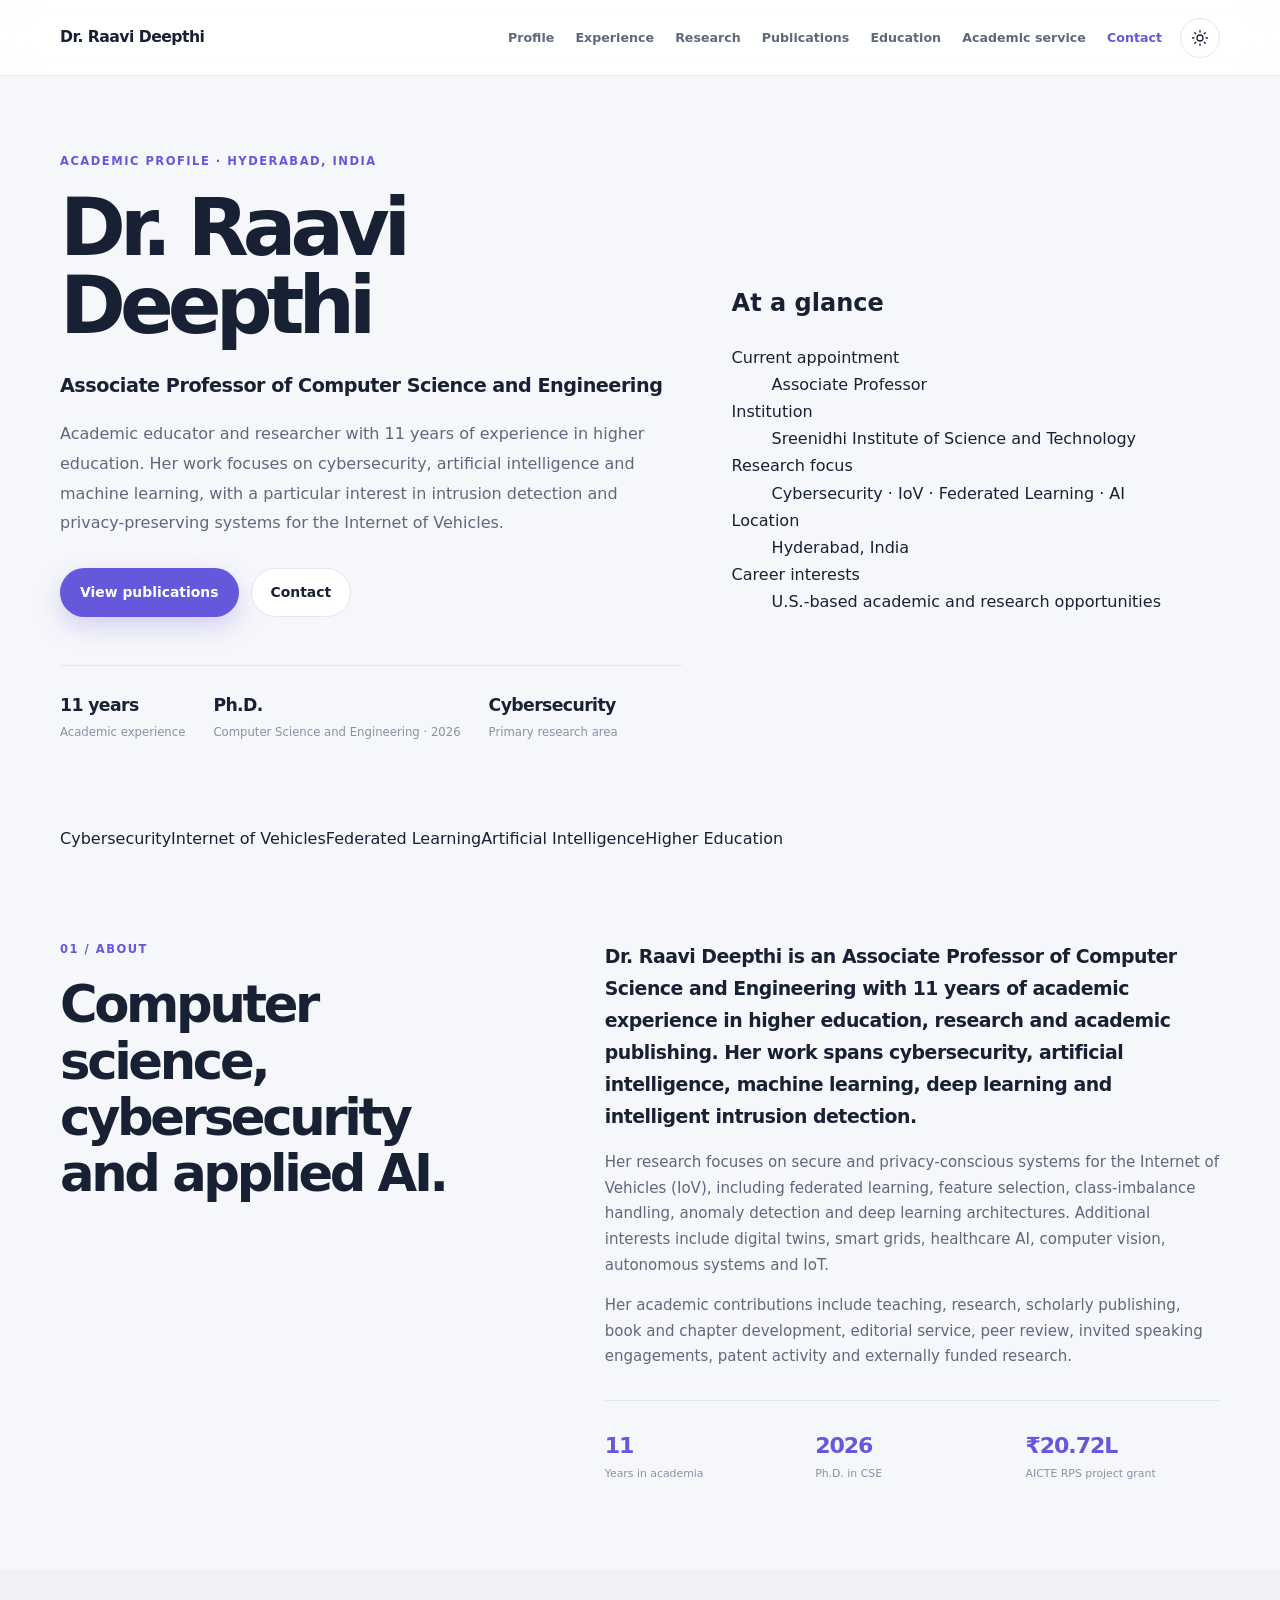
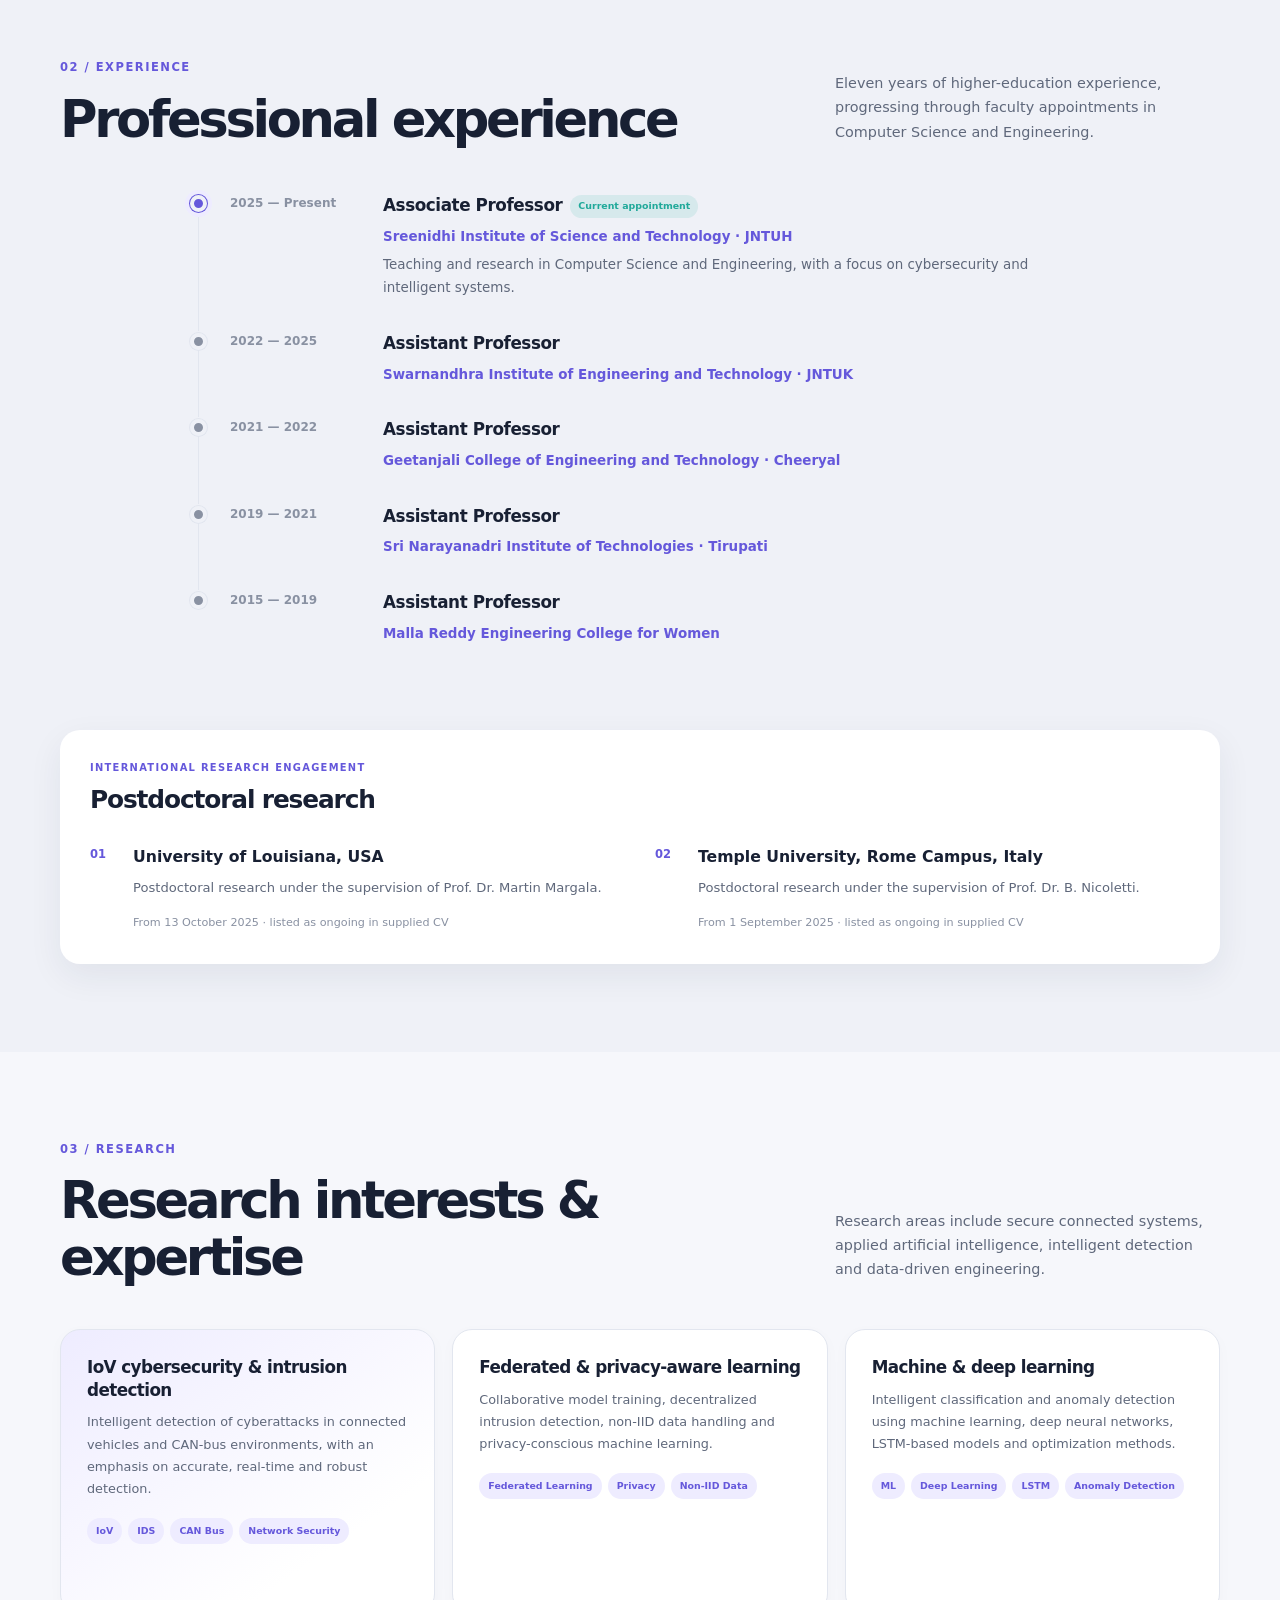
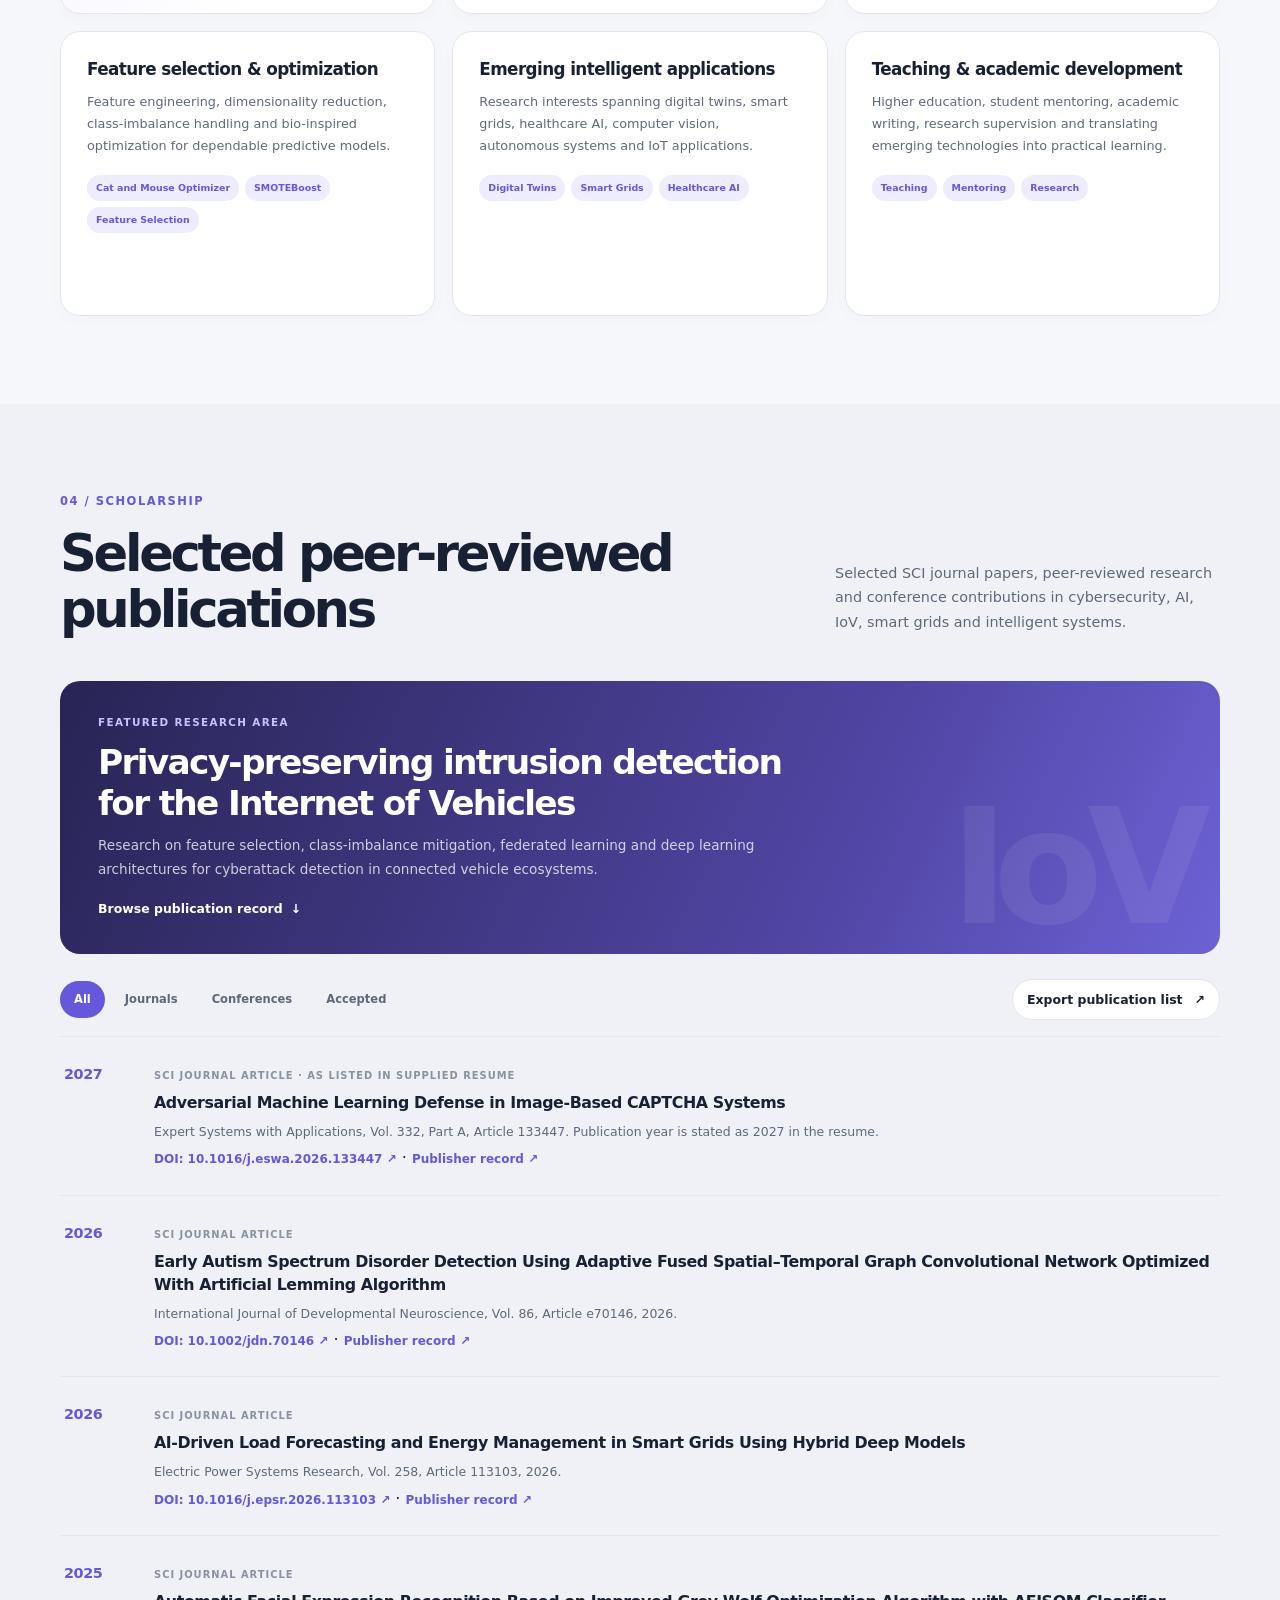
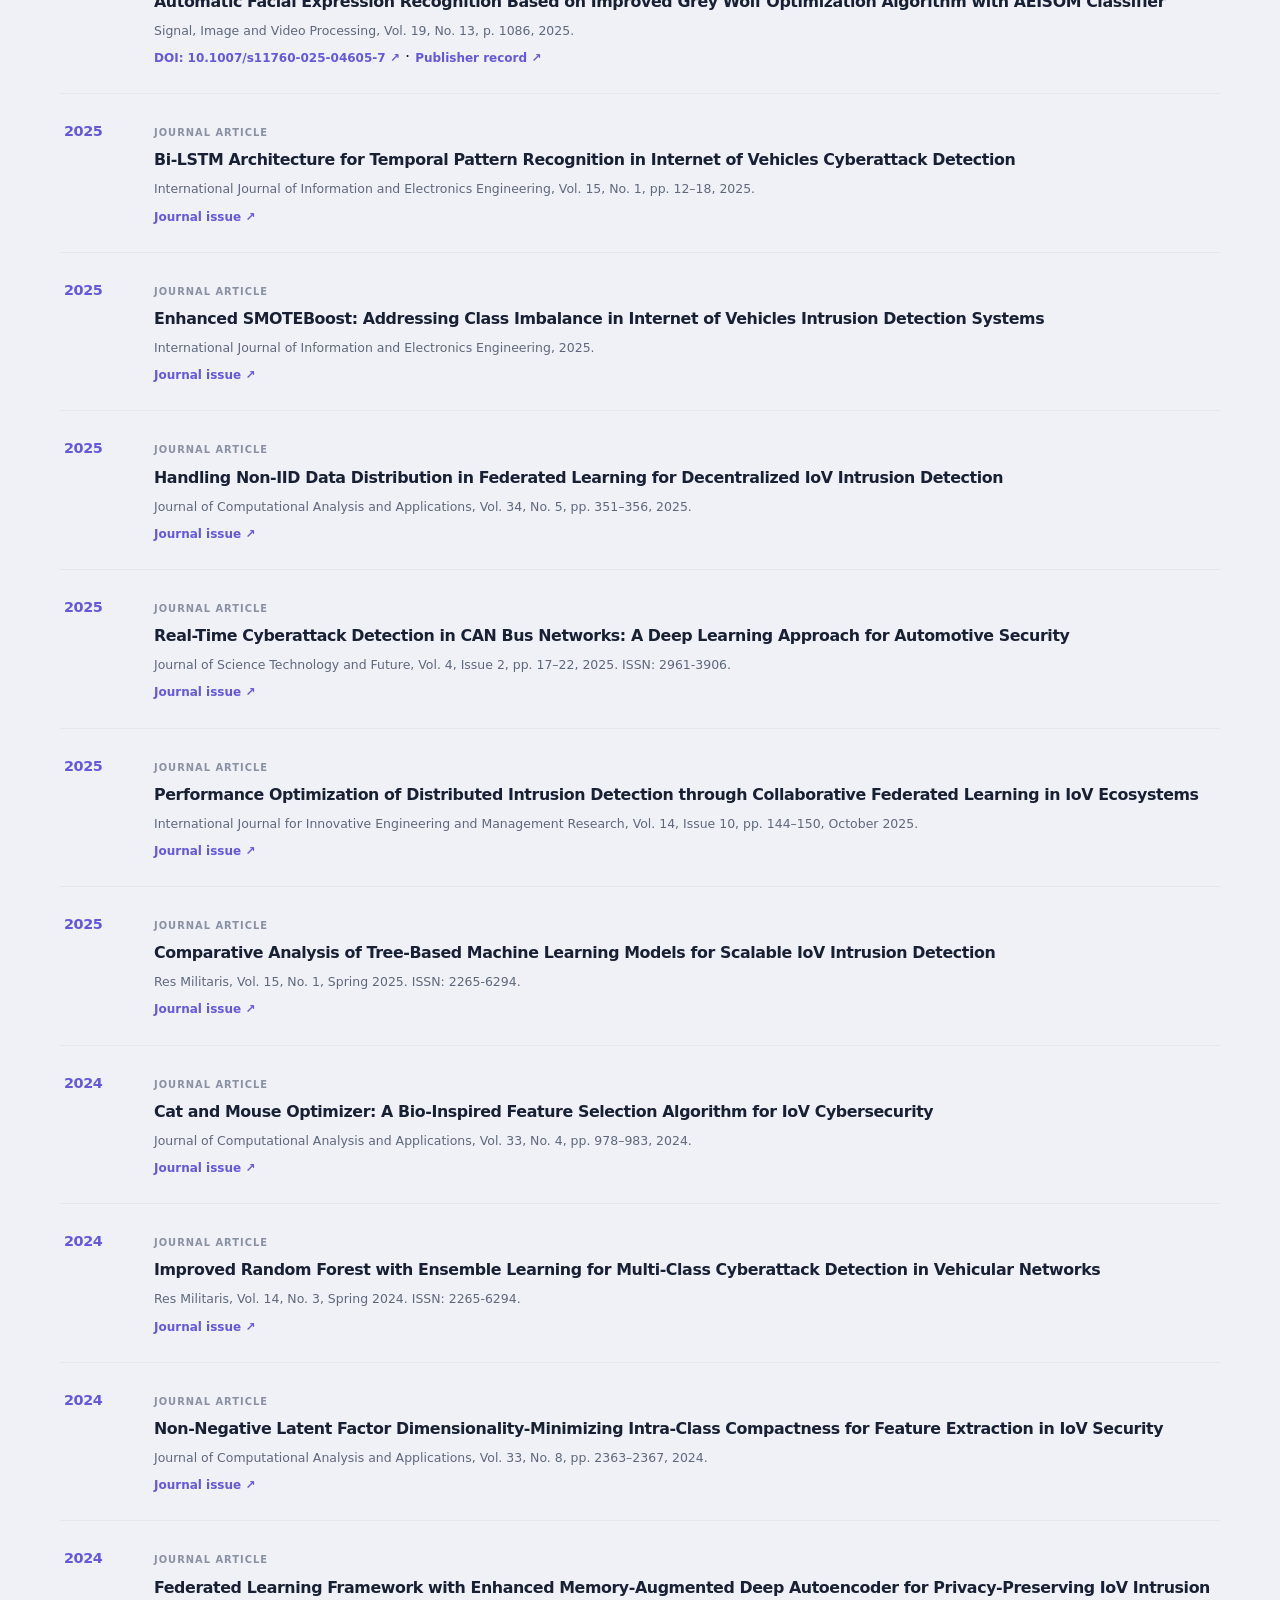
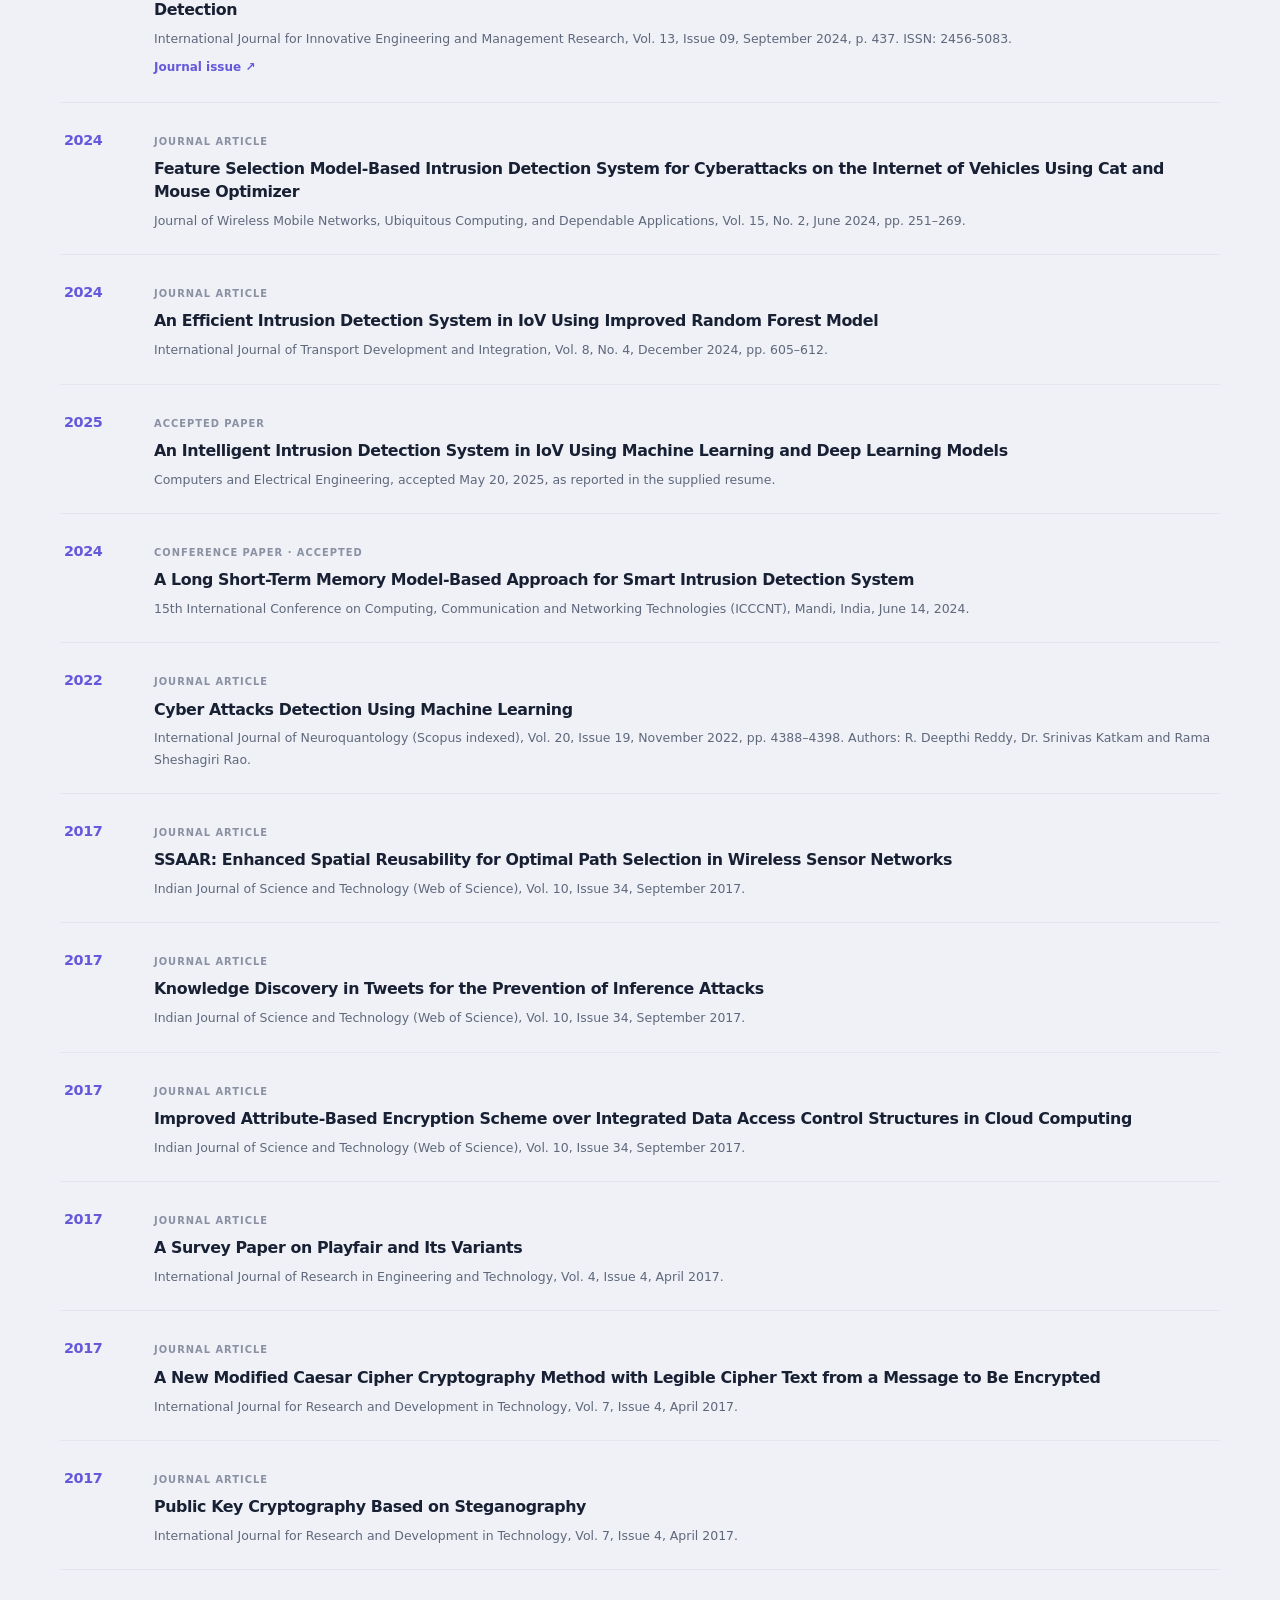
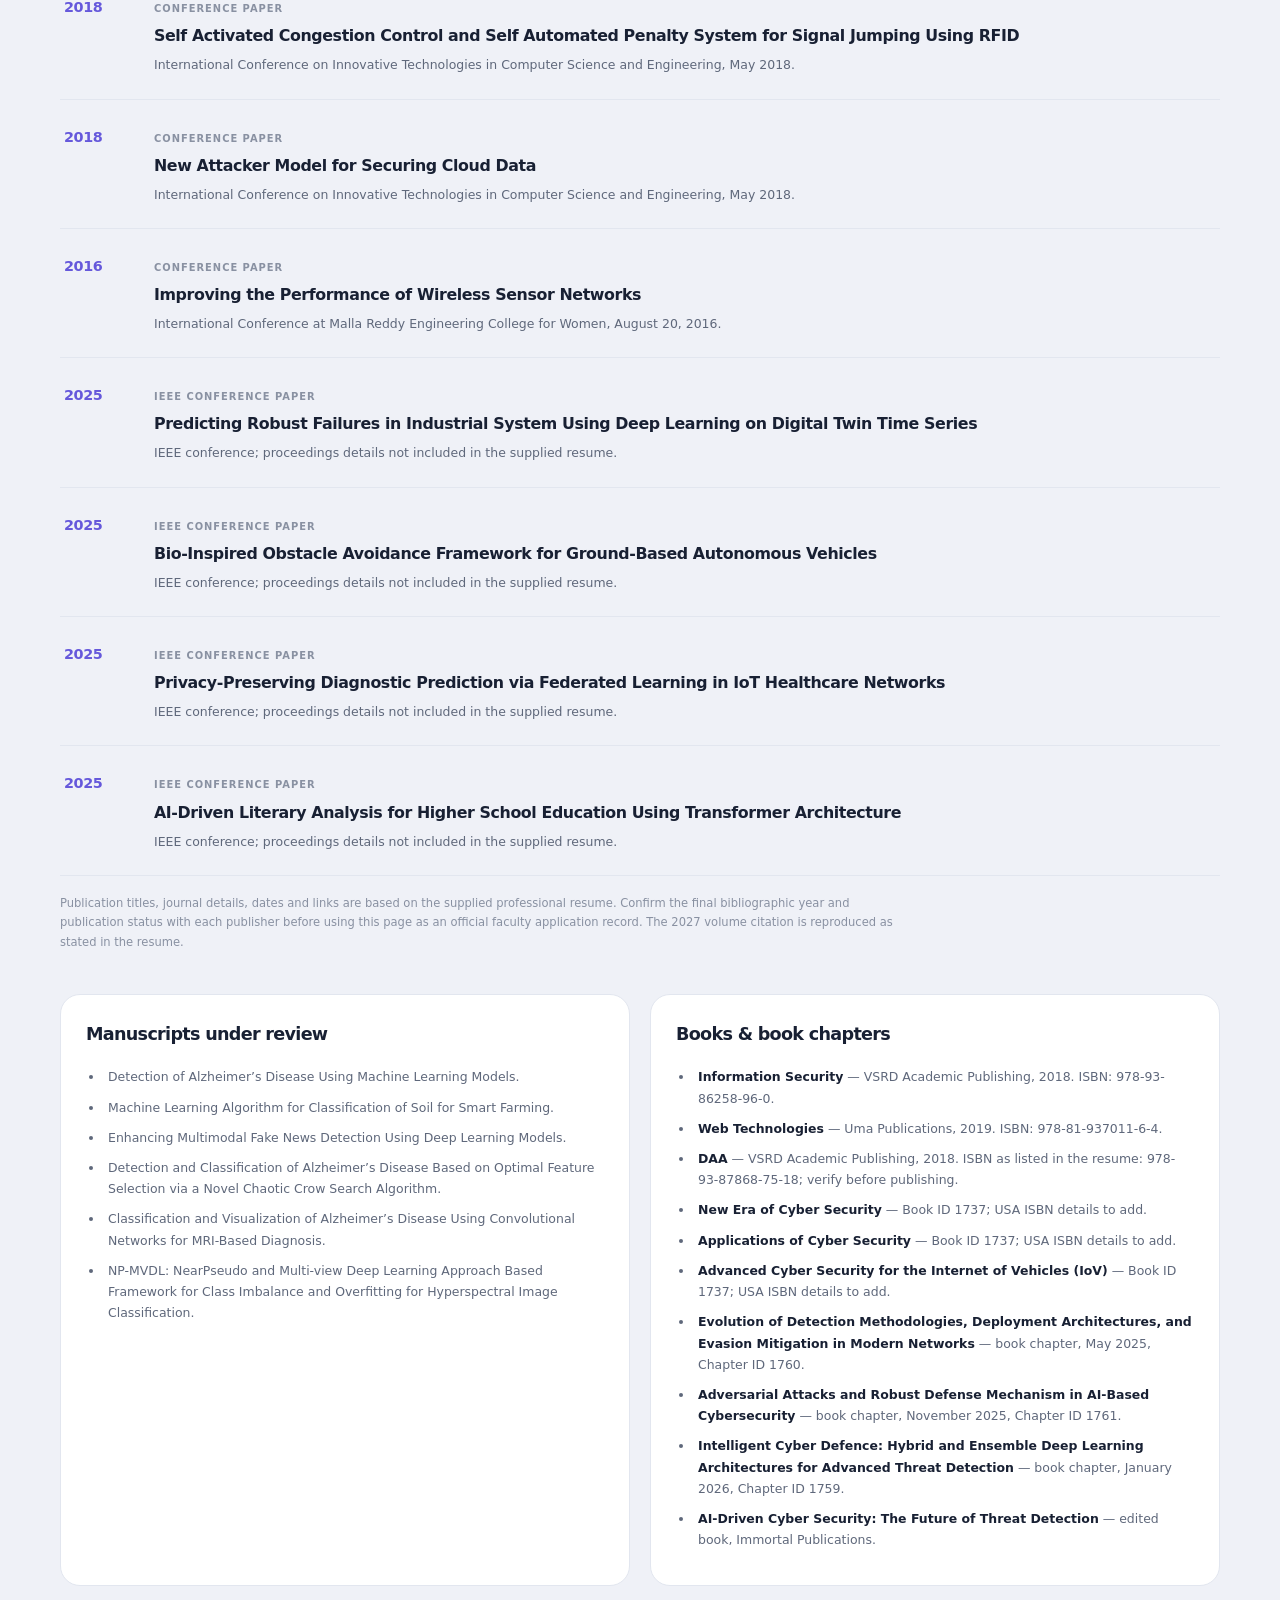
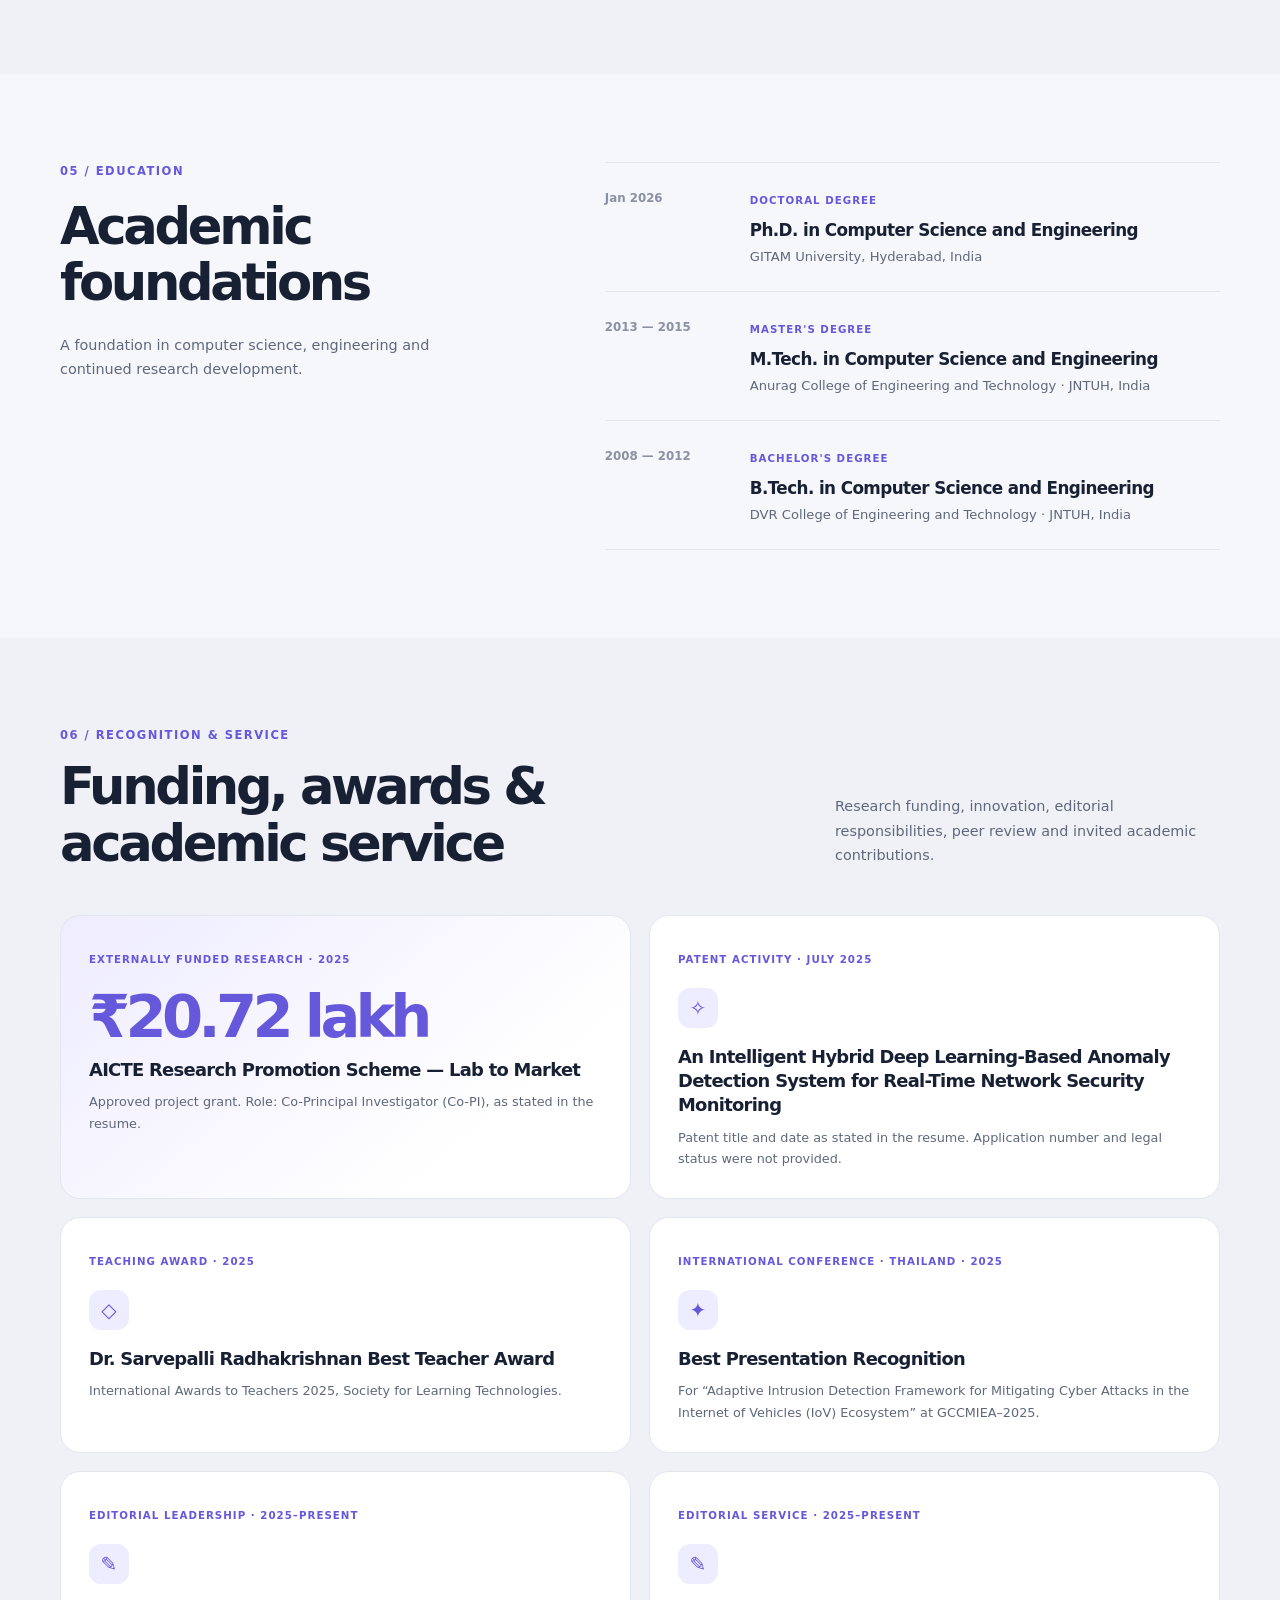
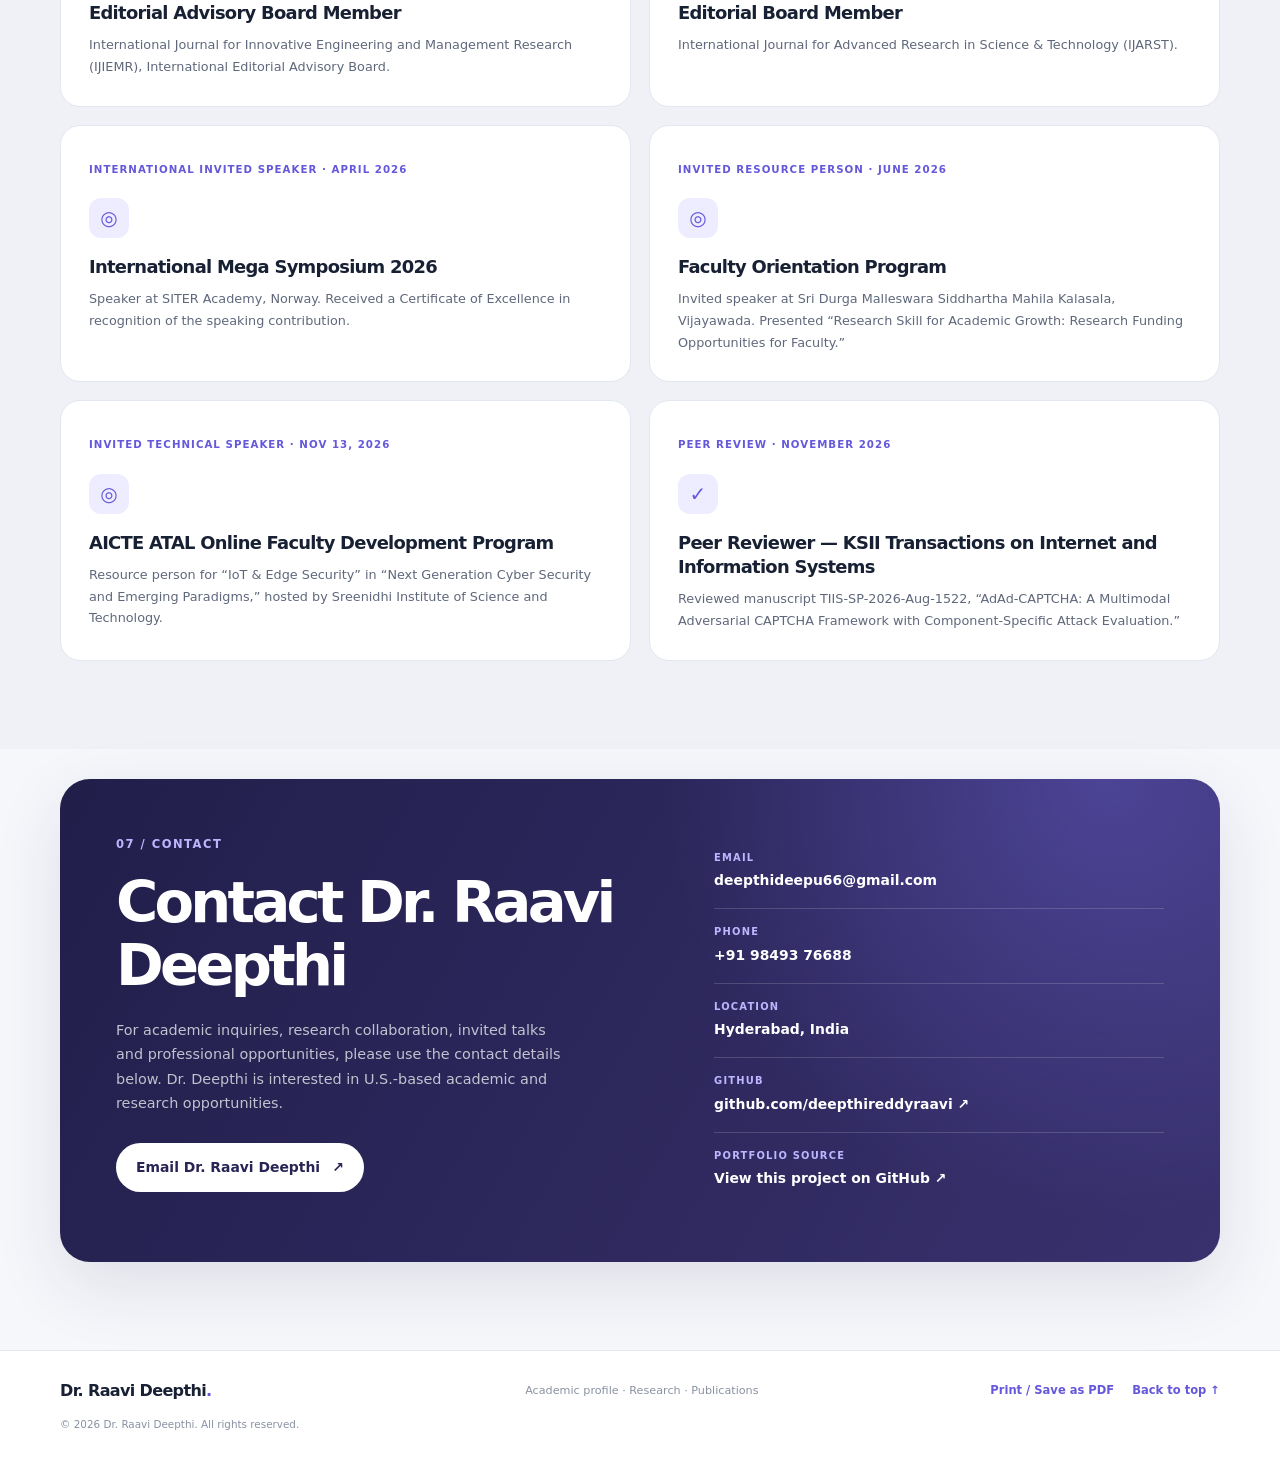
==== commit ead5a3c8: "Redesign portfolio layout with restrained public-service visual hierarchy" ====
--- a/index.html
+++ b/index.html
@@ -4,20 +4,20 @@
   <meta charset="utf-8">
   <meta name="viewport" content="width=device-width, initial-scale=1">
   <meta name="color-scheme" content="light dark">
-  <meta name="theme-color" content="#f6f7fb">
+  <meta name="theme-color" content="#ffffff">
   <title>Dr. Raavi Deepthi | Associate Professor, Computer Science &amp; Engineering &amp; Cybersecurity Researcher</title>
   <meta name="description" content="Dr. Raavi Deepthi is an Associate Professor of Computer Science and Engineering with 11 years of academic experience and research in cybersecurity, Internet of Vehicles, federated learning, AI and intrusion detection. Based in Hyderabad and interested in U.S. academic and research opportunities.">
   <meta name="keywords" content="Dr. Raavi Deepthi, Raavi Deepthi, Associate Professor, Computer Science and Engineering Professor, Cybersecurity Researcher, Academic Researcher, Research Scientist, Internet of Vehicles, IoV, Intrusion Detection Systems, Federated Learning, Machine Learning, Deep Learning, AI, Hyderabad, United States">
   <meta name="author" content="Dr. Raavi Deepthi">
   <meta name="robots" content="index, follow, max-image-preview:large">
   <link rel="canonical" href="https://deepthireddyraavi.github.io/Dr-Raavi-Deepthi-Reddy/">
-  <link rel="icon" type="image/svg+xml" href="assets/profile-placeholder.svg">
+  <link rel="icon" type="image/svg+xml" href="assets/site-icon.svg">
   <link rel="preload" href="css/style.css" as="style">
   <link rel="stylesheet" href="css/style.css">
   <meta property="og:type" content="profile">
-  <meta property="og:site_name" content="Dr. Raavi Deepthi — Academic Portfolio">
+  <meta property="og:site_name" content="Dr. Raavi Deepthi | Academic Profile">
   <meta property="og:title" content="Dr. Raavi Deepthi | Associate Professor &amp; Cybersecurity Researcher">
-  <meta property="og:description" content="Associate Professor with 11 years of academic experience. Explore research, SCI journal papers, academic service and work in cybersecurity, IoV and AI.">
+  <meta property="og:description" content="Academic profile of Dr. Raavi Deepthi, Associate Professor of Computer Science and Engineering. Research, publications, teaching and academic service.">
   <meta property="og:url" content="https://deepthireddyraavi.github.io/Dr-Raavi-Deepthi-Reddy/">
   <meta property="og:image" content="https://deepthireddyraavi.github.io/Dr-Raavi-Deepthi-Reddy/assets/og-cover.svg">
   <meta property="og:image:alt" content="Dr. Raavi Deepthi academic portfolio">
@@ -91,16 +91,15 @@
   <header class="site-header" id="top">
     <div class="container header-inner">
       <a class="brand" href="#top" aria-label="Dr. Raavi Deepthi home">
-        <span class="brand-mark" aria-hidden="true">DR</span>
-        <span class="brand-name">Dr. Raavi Deepthi<span class="brand-dot">.</span></span>
+        <span class="brand-name">Dr. Raavi Deepthi</span>
       </a>
       <button class="menu-toggle icon-button" id="menu-toggle" type="button" aria-label="Open navigation menu" aria-expanded="false" aria-controls="primary-navigation">
         <svg viewBox="0 0 24 24" aria-hidden="true"><path d="M4 7h16M4 12h16M4 17h16"/></svg>
       </button>
       <nav class="primary-navigation" id="primary-navigation" aria-label="Primary navigation">
-        <a href="#about">About</a><a href="#experience">Experience</a><a href="#research">Research</a><a href="#publications">Publications</a><a href="#education">Education</a><a href="#recognition">Recognition</a><a class="nav-contact" href="#contact">Contact</a>
+        <a href="#about">Profile</a><a href="#experience">Experience</a><a href="#research">Research</a><a href="#publications">Publications</a><a href="#education">Education</a><a href="#recognition">Academic service</a><a class="nav-contact" href="#contact">Contact</a>
       </nav>
-      <button class="theme-toggle icon-button" id="theme-toggle" type="button" aria-label="Switch to dark theme" title="Toggle color theme">
+      <button class="theme-toggle icon-button" id="theme-toggle" type="button" aria-label="Switch to dark theme" title="Change color theme">
         <svg class="sun-icon" viewBox="0 0 24 24" aria-hidden="true"><circle cx="12" cy="12" r="4"/><path d="M12 2v2m0 16v2M4.93 4.93l1.42 1.42m11.3 11.3 1.42 1.42M2 12h2m16 0h2M4.93 19.07l1.42-1.42m11.3-11.3 1.42-1.42"/></svg>
         <svg class="moon-icon" viewBox="0 0 24 24" aria-hidden="true"><path d="M20.2 15.4A8.5 8.5 0 0 1 8.6 3.8 8.6 8.6 0 1 0 20.2 15.4Z"/></svg>
       </button>
@@ -108,52 +107,58 @@
   </header>
 
   <main id="main-content">
-    <section class="hero section-shell" aria-labelledby="hero-title">
-      <div class="hero-grid container">
+    <section class="hero" aria-labelledby="hero-title">
+      <div class="container hero-grid">
         <div class="hero-copy">
-          <p class="eyebrow"><span class="eyebrow-line"></span> Academic portfolio · Hyderabad, India</p>
-          <h1 id="hero-title">Dr. <span class="accent-text">Raavi Deepthi</span></h1>
-          <p class="hero-role">Associate Professor <span aria-hidden="true">·</span> Computer Science &amp; Engineering <span aria-hidden="true">·</span> Cybersecurity Researcher</p>
-          <p class="hero-description">Associate Professor with 11 years of academic experience in higher education, research and scholarly publishing. Research interests include cybersecurity, artificial intelligence, machine learning, deep learning and privacy-aware intrusion detection for the Internet of Vehicles. Interested in U.S.-based academic and research opportunities and international collaboration.</p>
+          <p class="eyebrow">Academic profile · Hyderabad, India</p>
+          <h1 id="hero-title">Dr. Raavi Deepthi</h1>
+          <p class="hero-role">Associate Professor of Computer Science and Engineering</p>
+          <p class="hero-description">
+            Academic educator and researcher with 11 years of experience in higher education.
+            Her work focuses on cybersecurity, artificial intelligence and machine learning,
+            with a particular interest in intrusion detection and privacy-preserving systems
+            for the Internet of Vehicles.
+          </p>
           <div class="hero-actions">
-            <a class="button button-primary" href="#publications">Explore my research <span aria-hidden="true">↗</span></a>
-            <a class="button button-secondary" href="#contact">Get in touch</a>
+            <a class="button button-primary" href="#publications">View publications</a>
+            <a class="button button-secondary" href="mailto:deepthideepu66@gmail.com">Contact</a>
           </div>
           <div class="hero-meta" aria-label="Professional highlights">
             <div><strong>11 years</strong><span>Academic experience</span></div>
-            <div><strong>Associate Professor</strong><span>Computer Science &amp; Engineering</span></div>
-            <div><strong>IoV &amp; AI</strong><span>Research focus</span></div>
+            <div><strong>Ph.D.</strong><span>Computer Science and Engineering · 2026</span></div>
+            <div><strong>Cybersecurity</strong><span>Primary research area</span></div>
           </div>
         </div>
-        <div class="hero-visual">
-          <div class="visual-orbit orbit-one"></div><div class="visual-orbit orbit-two"></div>
-          <div class="profile-card">
-            <div class="profile-card-top"><span class="status-dot"></span><span>RESEARCH · TEACHING · INNOVATION</span></div>
-            <img class="profile-placeholder" src="assets/profile-placeholder.svg" alt="DR monogram placeholder for Dr. Raavi Deepthi; replace with a professional portrait when available" width="220" height="220">
-            <p class="profile-card-name">Dr. Raavi Deepthi</p>
-            <p class="profile-card-caption">Cybersecurity · AI · Intelligent Systems</p>
-            <div class="profile-tags"><span>IoV Security</span><span>Federated Learning</span><span>Deep Learning</span></div>
-          </div>
-          <div class="floating-note note-top"><span class="note-icon" aria-hidden="true">⌘</span><span>Research-led<br>innovation</span></div>
-          <div class="floating-note note-bottom"><span class="note-icon note-icon-alt" aria-hidden="true">✳</span><span>11 years of<br>academic work</span></div>
-        </div>
-      </div>
-      <div class="hero-bottom-glow" aria-hidden="true"></div>
-    </section>
-
-    <section class="trust-strip" aria-label="Professional areas"><div class="container trust-strip-inner">
-      <span>Cybersecurity</span><i aria-hidden="true"></i><span>Internet of Vehicles</span><i aria-hidden="true"></i><span>Federated Learning</span><i aria-hidden="true"></i><span>Artificial Intelligence</span><i aria-hidden="true"></i><span>Higher Education</span>
-    </div></section>
+        <aside class="profile-summary" aria-labelledby="profile-summary-title">
+          <h2 id="profile-summary-title">At a glance</h2>
+          <dl class="profile-facts">
+            <div><dt>Current appointment</dt><dd>Associate Professor</dd></div>
+            <div><dt>Institution</dt><dd>Sreenidhi Institute of Science and Technology</dd></div>
+            <div><dt>Research focus</dt><dd>Cybersecurity · IoV · Federated Learning · AI</dd></div>
+            <div><dt>Location</dt><dd>Hyderabad, India</dd></div>
+            <div><dt>Career interests</dt><dd>U.S.-based academic and research opportunities</dd></div>
+          </dl>
+        </aside>
+      </div>
+    </section>
+
+    <section class="topic-bar" aria-label="Areas of expertise">
+      <div class="container topic-bar-inner">
+        <span>Cybersecurity</span><span>Internet of Vehicles</span><span>Federated Learning</span><span>Artificial Intelligence</span><span>Higher Education</span>
+      </div>
+    </section>
+
+    
 
     <section class="section section-about" id="about" aria-labelledby="about-title">
       <div class="container content-grid">
-        <div class="section-intro"><p class="eyebrow">01 / About</p><h2 id="about-title">Research with purpose.<br><span class="muted-heading">Teaching with impact.</span></h2></div>
+        <div class="section-intro"><p class="eyebrow">01 / About</p><h2 id="about-title">Computer science, cybersecurity and applied AI.</h2></div>
         <div class="about-content">
           <p class="lead-copy">Dr. Raavi Deepthi is an Associate Professor of Computer Science and Engineering with 11 years of academic experience in higher education, research and academic publishing. Her work spans cybersecurity, artificial intelligence, machine learning, deep learning and intelligent intrusion detection.</p>
           <p>Her research focuses on secure and privacy-conscious systems for the Internet of Vehicles (IoV), including federated learning, feature selection, class-imbalance handling, anomaly detection and deep learning architectures. Additional interests include digital twins, smart grids, healthcare AI, computer vision, autonomous systems and IoT.</p>
           <p>Her academic contributions include teaching, research, scholarly publishing, book and chapter development, editorial service, peer review, invited speaking engagements, patent activity and externally funded research.</p>
           <div class="about-facts"><div class="fact-item"><span class="fact-number">11</span><span class="fact-label">Years in academia</span></div><div class="fact-item"><span class="fact-number">2026</span><span class="fact-label">Ph.D. in CSE</span></div><div class="fact-item"><span class="fact-number">₹20.72L</span><span class="fact-label">AICTE RPS project grant</span></div></div>
-          <p class="small-note">Professional details are based on the academic CV supplied for this portfolio. Please review the current designation and institutional affiliations before publishing.</p>
+          
         </div>
       </div>
     </section>
@@ -182,12 +187,12 @@
       <div class="container">
         <div class="section-heading"><div><p class="eyebrow">03 / Research</p><h2 id="research-title">Research interests &amp; expertise</h2></div><p class="section-summary">Research areas include secure connected systems, applied artificial intelligence, intelligent detection and data-driven engineering.</p></div>
         <div class="research-grid">
-          <article class="research-card research-card-featured"><span class="research-number">01</span><div class="research-icon" aria-hidden="true">⌁</div><h3>IoV cybersecurity &amp; intrusion detection</h3><p>Intelligent detection of cyberattacks in connected vehicles and CAN-bus environments, with an emphasis on accurate, real-time and robust detection.</p><div class="tag-list"><span>IoV</span><span>IDS</span><span>CAN Bus</span><span>Network Security</span></div></article>
-          <article class="research-card"><span class="research-number">02</span><div class="research-icon" aria-hidden="true">⟲</div><h3>Federated &amp; privacy-aware learning</h3><p>Collaborative model training, decentralized intrusion detection, non-IID data handling and privacy-conscious machine learning.</p><div class="tag-list"><span>Federated Learning</span><span>Privacy</span><span>Non-IID Data</span></div></article>
-          <article class="research-card"><span class="research-number">03</span><div class="research-icon" aria-hidden="true">◈</div><h3>Machine &amp; deep learning</h3><p>Intelligent classification and anomaly detection using machine learning, deep neural networks, LSTM-based models and optimization methods.</p><div class="tag-list"><span>ML</span><span>Deep Learning</span><span>LSTM</span><span>Anomaly Detection</span></div></article>
-          <article class="research-card"><span class="research-number">04</span><div class="research-icon" aria-hidden="true">⌘</div><h3>Feature selection &amp; optimization</h3><p>Feature engineering, dimensionality reduction, class-imbalance handling and bio-inspired optimization for dependable predictive models.</p><div class="tag-list"><span>Cat and Mouse Optimizer</span><span>SMOTEBoost</span><span>Feature Selection</span></div></article>
-          <article class="research-card"><span class="research-number">05</span><div class="research-icon" aria-hidden="true">⌬</div><h3>Emerging intelligent applications</h3><p>Research interests spanning digital twins, smart grids, healthcare AI, computer vision, autonomous systems and IoT applications.</p><div class="tag-list"><span>Digital Twins</span><span>Smart Grids</span><span>Healthcare AI</span></div></article>
-          <article class="research-card"><span class="research-number">06</span><div class="research-icon" aria-hidden="true">▤</div><h3>Teaching &amp; academic development</h3><p>Higher education, student mentoring, academic writing, research supervision and translating emerging technologies into practical learning.</p><div class="tag-list"><span>Teaching</span><span>Mentoring</span><span>Research</span></div></article>
+          <article class="research-card research-card-featured"><h3>IoV cybersecurity &amp; intrusion detection</h3><p>Intelligent detection of cyberattacks in connected vehicles and CAN-bus environments, with an emphasis on accurate, real-time and robust detection.</p><div class="tag-list"><span>IoV</span><span>IDS</span><span>CAN Bus</span><span>Network Security</span></div></article>
+          <article class="research-card"><h3>Federated &amp; privacy-aware learning</h3><p>Collaborative model training, decentralized intrusion detection, non-IID data handling and privacy-conscious machine learning.</p><div class="tag-list"><span>Federated Learning</span><span>Privacy</span><span>Non-IID Data</span></div></article>
+          <article class="research-card"><h3>Machine &amp; deep learning</h3><p>Intelligent classification and anomaly detection using machine learning, deep neural networks, LSTM-based models and optimization methods.</p><div class="tag-list"><span>ML</span><span>Deep Learning</span><span>LSTM</span><span>Anomaly Detection</span></div></article>
+          <article class="research-card"><h3>Feature selection &amp; optimization</h3><p>Feature engineering, dimensionality reduction, class-imbalance handling and bio-inspired optimization for dependable predictive models.</p><div class="tag-list"><span>Cat and Mouse Optimizer</span><span>SMOTEBoost</span><span>Feature Selection</span></div></article>
+          <article class="research-card"><h3>Emerging intelligent applications</h3><p>Research interests spanning digital twins, smart grids, healthcare AI, computer vision, autonomous systems and IoT applications.</p><div class="tag-list"><span>Digital Twins</span><span>Smart Grids</span><span>Healthcare AI</span></div></article>
+          <article class="research-card"><h3>Teaching &amp; academic development</h3><p>Higher education, student mentoring, academic writing, research supervision and translating emerging technologies into practical learning.</p><div class="tag-list"><span>Teaching</span><span>Mentoring</span><span>Research</span></div></article>
         </div>
       </div>
     </section>
@@ -224,7 +229,7 @@
           <article class="publication-item" data-category="journal"><span class="publication-year">2024</span><div><span class="publication-type">Journal article</span><h3>An Efficient Intrusion Detection System in IoV Using Improved Random Forest Model</h3><p><em>International Journal of Transport Development and Integration</em>, Vol. 8, No. 4, December 2024, pp. 605–612.</p></div></article>
           <article class="publication-item" data-category="accepted"><span class="publication-year">2025</span><div><span class="publication-type">Accepted paper</span><h3>An Intelligent Intrusion Detection System in IoV Using Machine Learning and Deep Learning Models</h3><p><em>Computers and Electrical Engineering</em>, accepted May 20, 2025, as reported in the supplied resume.</p></div></article>
           <article class="publication-item" data-category="accepted"><span class="publication-year">2024</span><div><span class="publication-type">Conference paper · accepted</span><h3>A Long Short-Term Memory Model-Based Approach for Smart Intrusion Detection System</h3><p>15th International Conference on Computing, Communication and Networking Technologies (ICCCNT), Mandi, India, June 14, 2024.</p></div></article>
-          <article class="publication-item" data-category="conference"><span class="publication-year">2022</span><div><span class="publication-type">Journal article</span><h3>Cyber Attacks Detection Using Machine Learning</h3><p><em>International Journal of Neuroquantology</em> (Scopus indexed), Vol. 20, Issue 19, November 2022, pp. 4388–4398. Authors: R. Deepthi Reddy, Dr. Srinivas Katkam and Rama Sheshagiri Rao.</p></div></article>
+          <article class="publication-item" data-category="journal"><span class="publication-year">2022</span><div><span class="publication-type">Journal article</span><h3>Cyber Attacks Detection Using Machine Learning</h3><p><em>International Journal of Neuroquantology</em> (Scopus indexed), Vol. 20, Issue 19, November 2022, pp. 4388–4398. Authors: R. Deepthi Reddy, Dr. Srinivas Katkam and Rama Sheshagiri Rao.</p></div></article>
           <article class="publication-item" data-category="journal"><span class="publication-year">2017</span><div><span class="publication-type">Journal article</span><h3>SSAAR: Enhanced Spatial Reusability for Optimal Path Selection in Wireless Sensor Networks</h3><p><em>Indian Journal of Science and Technology</em> (Web of Science), Vol. 10, Issue 34, September 2017.</p></div></article>
           <article class="publication-item" data-category="journal"><span class="publication-year">2017</span><div><span class="publication-type">Journal article</span><h3>Knowledge Discovery in Tweets for the Prevention of Inference Attacks</h3><p><em>Indian Journal of Science and Technology</em> (Web of Science), Vol. 10, Issue 34, September 2017.</p></div></article>
           <article class="publication-item" data-category="journal"><span class="publication-year">2017</span><div><span class="publication-type">Journal article</span><h3>Improved Attribute-Based Encryption Scheme over Integrated Data Access Control Structures in Cloud Computing</h3><p><em>Indian Journal of Science and Technology</em> (Web of Science), Vol. 10, Issue 34, September 2017.</p></div></article>
@@ -282,11 +287,11 @@
 
     <section class="section contact-section" id="contact" aria-labelledby="contact-title">
       <div class="container contact-panel">
-        <div class="contact-copy"><p class="eyebrow">07 / Contact</p><h2 id="contact-title">Let's connect on<br><span class="accent-text">research &amp; ideas.</span></h2><p>Interested in U.S.-based academic faculty and research opportunities, visiting scholar programs, research collaborations and conference engagements in cybersecurity, AI and intelligent systems.</p><a class="button button-light" href="mailto:deepthideepu66@gmail.com">Email Dr. Raavi Deepthi <span aria-hidden="true">↗</span></a></div>
+        <div class="contact-copy"><p class="eyebrow">07 / Contact</p><h2 id="contact-title">Contact Dr. Raavi Deepthi</h2><p>For academic inquiries, research collaboration, invited talks and professional opportunities, please use the contact details below. Dr. Deepthi is interested in U.S.-based academic and research opportunities.</p><a class="button button-light" href="mailto:deepthideepu66@gmail.com">Email Dr. Raavi Deepthi <span aria-hidden="true">↗</span></a></div>
         <div class="contact-details">
           <div class="contact-detail"><span class="contact-label">Email</span><a href="mailto:deepthideepu66@gmail.com">deepthideepu66@gmail.com</a></div>
           <div class="contact-detail"><span class="contact-label">Phone</span><a href="tel:+919849376688">+91 98493 76688</a></div>
-          <div class="contact-detail"><span class="contact-label">Location &amp; opportunity focus</span><span>Hyderabad, India · Interested in U.S.-based opportunities</span></div>
+          <div class="contact-detail"><span class="contact-label">Location</span><span>Hyderabad, India</span></div>
           <div class="contact-detail"><span class="contact-label">GitHub</span><a href="https://github.com/deepthireddyraavi" target="_blank" rel="noopener noreferrer">github.com/deepthireddyraavi ↗</a></div>
           <div class="contact-detail"><span class="contact-label">Portfolio source</span><a href="https://github.com/deepthireddyraavi/Dr-Raavi-Deepthi-Reddy" target="_blank" rel="noopener noreferrer">View this project on GitHub ↗</a></div>
         </div>
@@ -296,7 +301,7 @@
 
   <footer class="site-footer"><div class="container footer-inner">
     <a class="footer-brand" href="#top">Dr. Raavi Deepthi<span class="brand-dot">.</span></a>
-    <p>Academic portfolio · Cybersecurity · Artificial Intelligence</p>
+    <p>Academic profile · Research · Publications</p>
     <div class="footer-actions"><button class="text-button" id="print-profile" type="button">Print / Save as PDF</button><a href="#top" class="back-to-top">Back to top ↑</a></div>
     <small>© <span id="current-year">2026</span> Dr. Raavi Deepthi. All rights reserved.</small>
   </div></footer>
